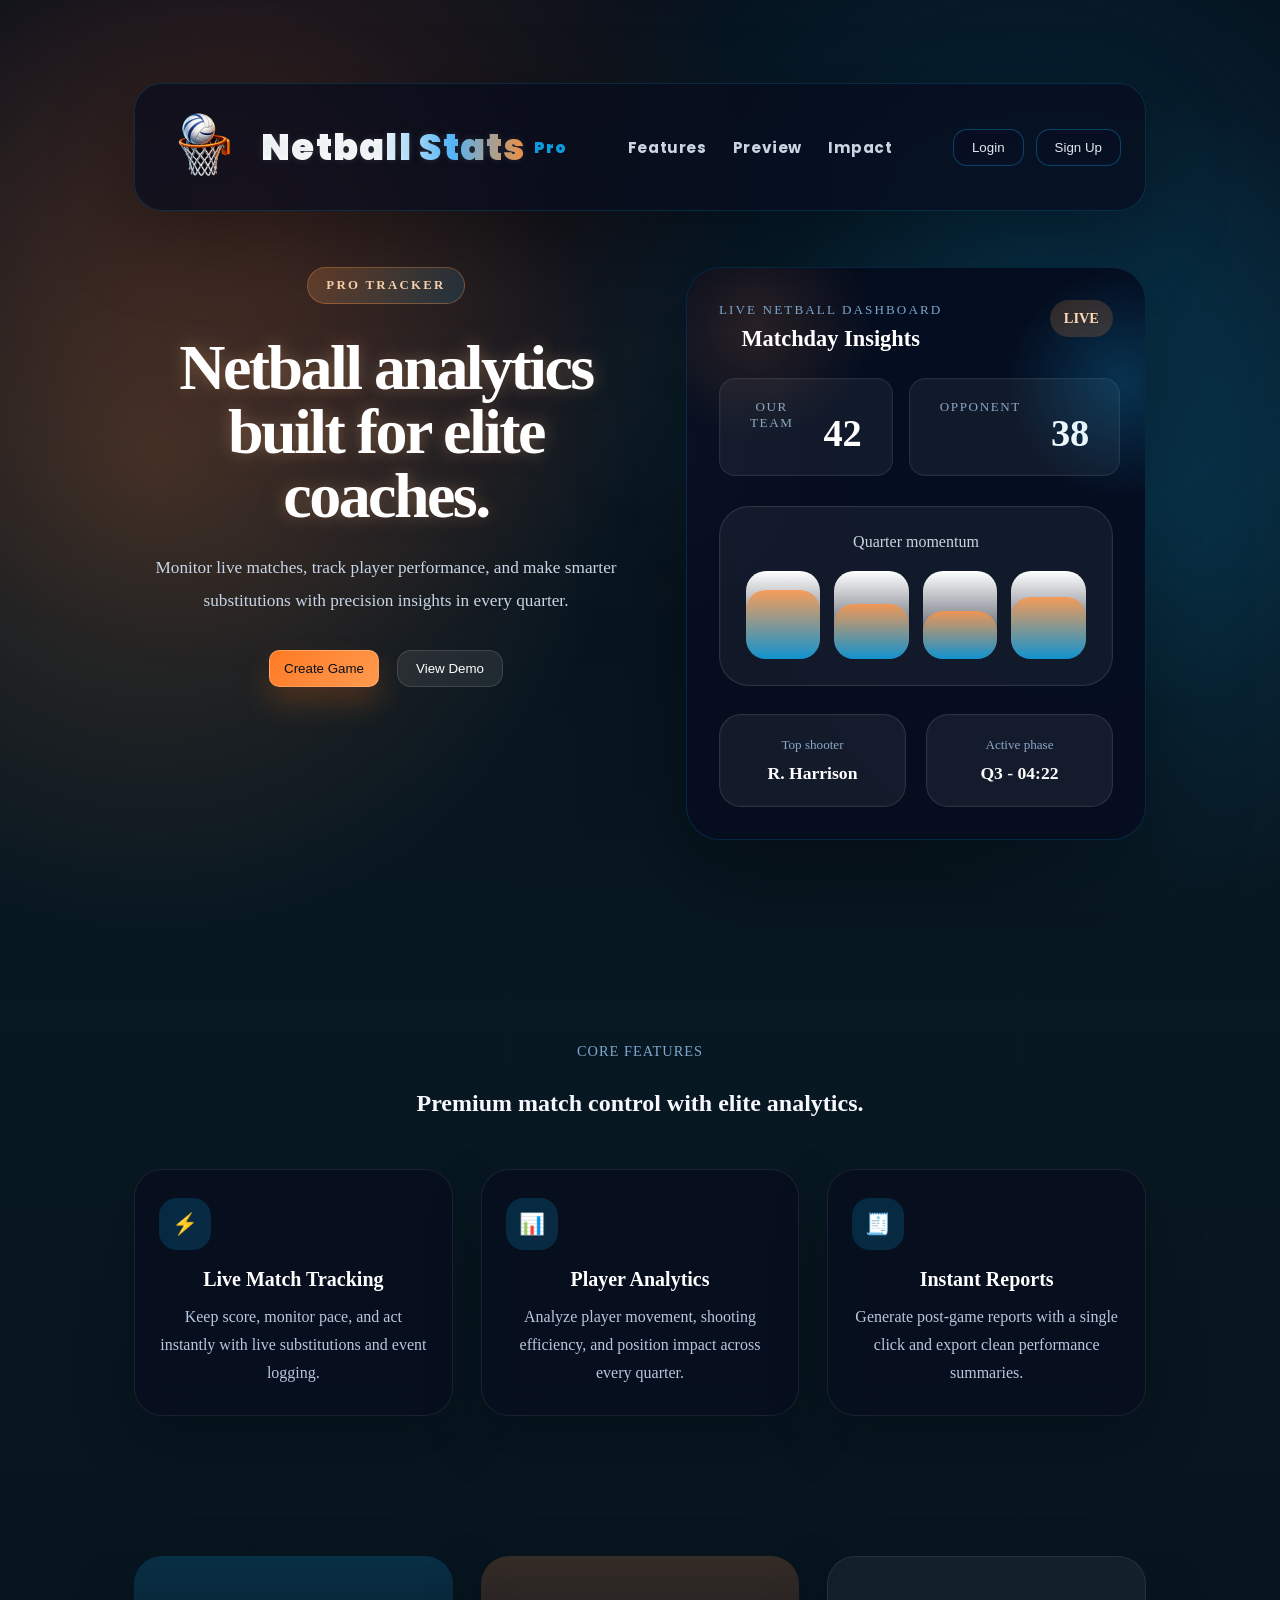
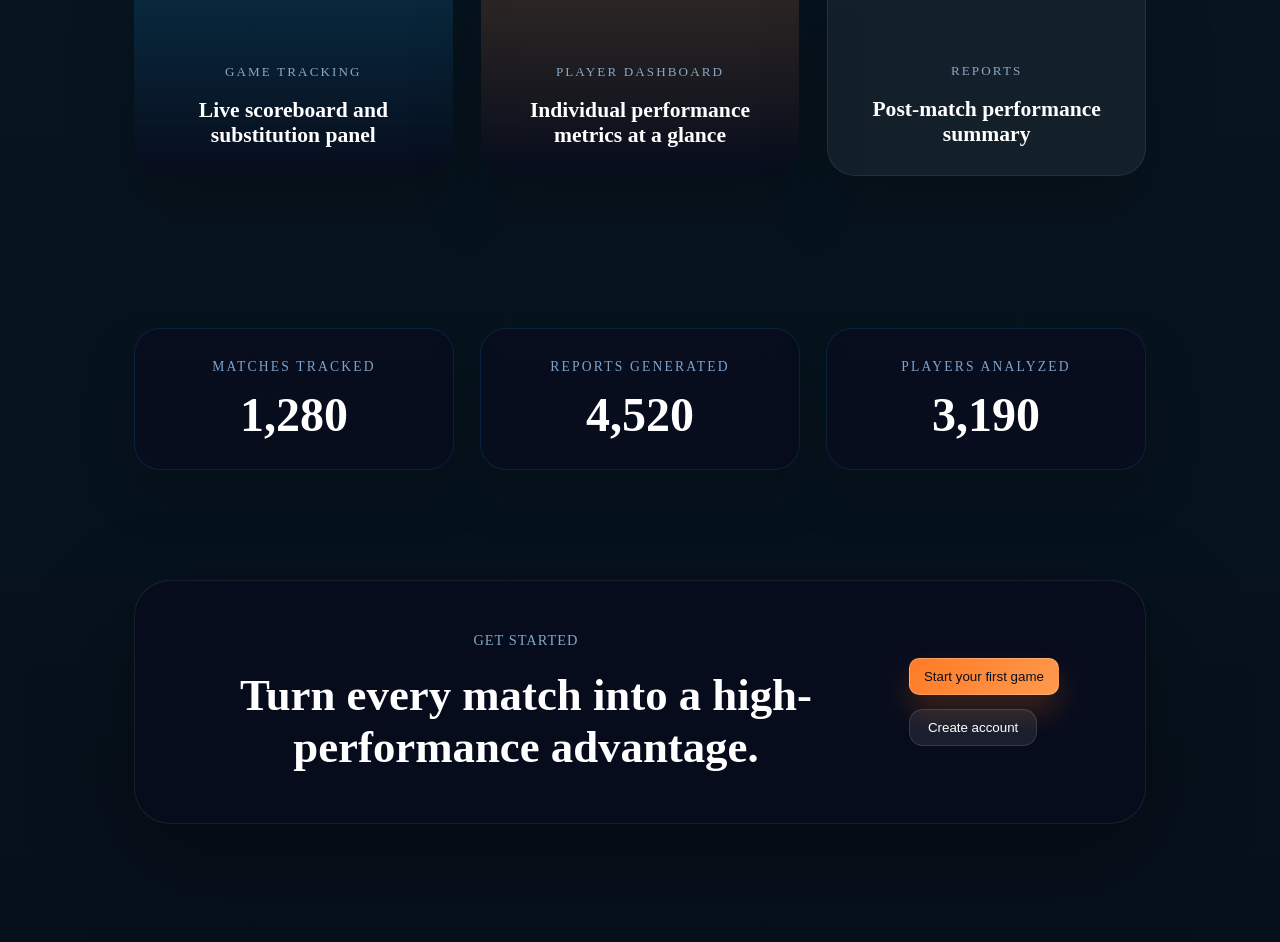
==== index.html @ b1dfaac5 "Add files via upload" ====
<!DOCTYPE html>
<html lang="en">
<head>
<meta charset="UTF-8">
<meta name="apple-mobile-web-app-capable" content="yes">
<meta name="apple-mobile-web-app-status-bar-style" content="black-translucent">
<link rel="manifest" href="manifest.json">
<meta name="theme-color" content="#ff5c2b">
<meta name="viewport" content="width=device-width, initial-scale=1.0, viewport-fit=cover">
<link rel="apple-touch-icon" href="icon-192.png">
<title>Netball Stats</title>
<link rel="stylesheet" href="style.css">
<link href="https://fonts.googleapis.com/css2?family=Poppins:wght@700;800;900&display=swap" rel="stylesheet">
</head>
<body>

<!-- ================= HOME ================= -->
<div id="home" class="home-container">
  <div class="home-wrapper">
    <header class="home-nav">
      <div class="logo">
        <span class="logo-icon"></span>
        <span class="logo-text"><span class="logo-main">Netball Stats</span><span class="pro-badge"> Pro</span></span>
      </div>
      <nav class="nav-links">
        <a href="#features">Features</a>
        <a href="#preview">Preview</a>
        <a href="#stats">Impact</a>
      </nav>
      <div class="auth-actions">
        <button class="nav-btn" onclick="openLogin()">Login</button>
        <button class="nav-btn primary-btn" onclick="openSignup()">Sign Up</button>
      </div>
    </header>

    <section class="hero-section">
      <div class="hero-grid">
        <div class="hero-left">
          <span class="hero-badge">PRO TRACKER</span>
          <h1 class="hero-title">Netball analytics built for elite coaches.</h1>
          <p class="hero-subtitle">Monitor live matches, track player performance, and make smarter substitutions with precision insights in every quarter.</p>
          <div class="hero-actions">
            <button class="primary-btn" onclick="openNewGame()">Create Game</button>
            <button class="secondary-btn" onclick="openLogin()">View Demo</button>
          </div>
        </div>

        <div class="hero-right">
          <div class="dashboard-preview">
            <div class="dashboard-header">
              <div>
                <span class="panel-label">Live netball dashboard</span>
                <h2>Matchday Insights</h2>
              </div>
              <span class="status-pill">LIVE</span>
            </div>

            <div class="score-panel">
              <div class="score-card blue-card">
                <span>OUR TEAM</span>
                <strong>42</strong>
              </div>
              <div class="score-card orange-card">
                <span>OPPONENT</span>
                <strong>38</strong>
              </div>
            </div>

            <div class="chart-panel">
              <div class="chart-title">Quarter momentum</div>
              <div class="chart-bar-row">
                <div class="chart-bar" style="--fill:78%"></div>
                <div class="chart-bar" style="--fill:63%"></div>
                <div class="chart-bar" style="--fill:54%"></div>
                <div class="chart-bar" style="--fill:71%"></div>
              </div>
            </div>

            <div class="widget-row">
              <div class="widget-card">
                <span>Top shooter</span>
                <strong>R. Harrison</strong>
              </div>
              <div class="widget-card">
                <span>Active phase</span>
                <strong>Q3 - 04:22</strong>
              </div>
            </div>
          </div>
        </div>
      </div>
    </section>

    <section id="features" class="feature-section">
      <div class="section-header">
        <div>
          <span class="section-label">Core features</span>
          <h2>Premium match control with elite analytics.</h2>
        </div>
      </div>
      <div class="feature-grid">
        <div class="feature-card glass-card">
          <div class="feature-icon">⚡</div>
          <h3>Live Match Tracking</h3>
          <p>Keep score, monitor pace, and act instantly with live substitutions and event logging.</p>
        </div>
        <div class="feature-card glass-card">
          <div class="feature-icon">📊</div>
          <h3>Player Analytics</h3>
          <p>Analyze player movement, shooting efficiency, and position impact across every quarter.</p>
        </div>
        <div class="feature-card glass-card">
          <div class="feature-icon">🧾</div>
          <h3>Instant Reports</h3>
          <p>Generate post-game reports with a single click and export clean performance summaries.</p>
        </div>
      </div>
    </section>

    <section id="preview" class="preview-section">
      <div class="preview-grid">
        <div class="preview-card blue-panel">
          <span>Game Tracking</span>
          <h3>Live scoreboard and substitution panel</h3>
        </div>
        <div class="preview-card orange-panel">
          <span>Player Dashboard</span>
          <h3>Individual performance metrics at a glance</h3>
        </div>
        <div class="preview-card glass-panel">
          <span>Reports</span>
          <h3>Post-match performance summary</h3>
        </div>
      </div>
    </section>

    <section id="stats" class="stats-section">
      <div class="stats-grid">
        <div class="metric-card">
          <span>Matches Tracked</span>
          <strong>1,280</strong>
        </div>
        <div class="metric-card">
          <span>Reports Generated</span>
          <strong>4,520</strong>
        </div>
        <div class="metric-card">
          <span>Players Analyzed</span>
          <strong>3,190</strong>
        </div>
      </div>
    </section>

    <section class="final-cta">
      <div class="cta-copy">
        <span class="section-label">Get started</span>
        <h2>Turn every match into a high-performance advantage.</h2>
      </div>
      <div class="cta-actions">
        <button class="primary-btn" onclick="openNewGame()">Start your first game</button>
        <button class="secondary-btn" onclick="openSignup()">Create account</button>
      </div>
    </section>
  </div>
</div>

<!-- ================= SETUP ================= -->
<div id="newGameScreen" class="setup-container" style="display:none;">

  <button class="back-btn" onclick="goHome()">← Back to Home</button>

  <h1>GAME SETUP</h1>
  <p class="subtitle">Configure teams and tracking format.</p>

  <div class="setup-grid">

    <div class="card">
      <h3>🏆 TEAMS</h3>

      <label>Your Team</label>
      <input id="teamA" placeholder="Our Team">

      <label>Opponent</label>
      <input id="teamB" placeholder="Opponent">

      <label>Team Color</label>
      <input type="color" id="teamAColor" value="#ff5c2b">

      <label>Opponent Color</label>
      <input type="color" id="teamBColor" value="#0ea5e9">
    </div>

    <div class="card">
      <h3>⏱ FORMAT</h3>

      <label>Match Mode</label>
      <select id="matchMode">
        <option value="Tournament">Tournament</option>
        <option value="Friendly">Friendly</option>
        <option value="Practice">Practice</option>
      </select>

      <label>Game Type</label>
      <select id="gameType" onchange="updateRoster()">
        <option value="7">7-a-side</option>
        <option value="6">6-a-side</option>
      </select>

      <label>Periods</label>
      <select id="quarters">
        <option value="4">Quarters</option>
        <option value="2">Halves</option>
      </select>

      <label>Period Duration</label>
      <select id="gameLength">
        <option value="5">5 Seconds</option>
        <option value="900">15 Minutes</option>
        <option value="600">10 Minutes</option>
        <option value="480" selected>8 Minutes</option>
        <option value="420">7 Minutes</option>
      </select>
    </div>

  </div>

  <div class="roster-header">
  <h3>👥 OUR TEAM ROSTER</h3>

  <select id="quarterSelect" onchange="updateRoster()">
    <option value="1">Q1</option>
    <option value="2">Q2</option>
    <option value="3">Q3</option>
    <option value="4">Q4</option>
  </select>
</div>

<div class="card roster-card">
  <div id="rosterGrid" class="roster-grid"></div>
</div>

  <button class="start-btn" onclick="startGame()">Start Match</button>

</div>

<!-- ================= GAME ================= -->
 <div id="game" style="display:none;">
  
  <button class="back-btn game-back-btn" onclick="goHome()">⬅ Back</button>

  <!-- TOP BAR -->
  <div class="top-bar">

    <!-- LEFT -->
    <div class="score-side">
      <span id="teamAName" class="team-label">OUR TEAM</span>
      <h1 id="teamAScore">0</h1>
      <div class="score-buttons placeholder"></div>
    </div>

    <!-- CENTER -->
    <div class="center-bar">
      <div id="period">Q1</div>
      <div id="timer">10:00</div>

      <div class="controls">
        <button id="playBtn" onclick="toggleTimer()">▶</button>
        <button onclick="nextQuarterConfirm()">➡</button>
        <button onclick="showStatsPage()">⚙</button>
      </div>
    </div>

    <!-- RIGHT -->
    <div class="score-side right">
      <span id="teamBName" class="team-label">OPPONENT</span>
      <h1 id="teamBScore">0</h1>

      <div class="score-buttons">
        <button onclick="addOpponentScore(1)">+</button>
        <button onclick="addOpponentScore(-1)">−</button>
      </div>
    </div>

  </div>

  <!-- ✅ GAME WRAPPER NOW INSIDE -->
  <div class="game-wrapper">
    <div class="game-layout">

      <!-- 🔝 ROW 1 -->
<div class="top-row">

  <div class="left-panel">
    <h4 class="section-title">SELECT PLAYER</h4>
    <div id="players" class="player-grid"></div>
  </div>

 <div class="action-row-grid">

 <div class="action-box shooting-box">

  <div class="shoot-header">
    <h4 class="section-label blue">SHOOTING</h4>
    <h2 id="playerTitle">Select Player</h2>
  </div>

  <div id="shootingActions" class="action-row"></div>

</div>

  <div class="action-box substitution-box">
    <h4 class="section-label orange">SUBSTITUTIONS</h4>
    <div class="substitution-panel">
      <label>Player Out</label>
      <select id="subOutSelect"></select>

      <label>Player In</label>
      <select id="subInSelect"></select>

      <button class="secondary-btn" onclick="substitutePlayer()">Substitute</button>
    </div>
  </div>

    </div>

    <div class="action-box">
      <h4 class="section-label red">BAD</h4>
      <div class="action-grid bad-actions">
        <button onclick="recordAction('bad pass')">Bad Pass</button>
        <button onclick="recordAction('dropped')">Dropped</button>
        <button onclick="recordAction('net abuse')">Net Abuse</button>
        <button onclick="recordAction('contact')">Contact</button>
        <button onclick="recordAction('obstruction')">Obstruction</button>
        <button onclick="recordAction('footwork')">Footwork</button>
        <button onclick="recordAction('linebreak')">Linebreak</button>
        <button onclick="recordAction('attitude')">Attitude</button>
        <button onclick="recordAction('replay')">Replay</button>
        <button onclick="recordAction('offside')">Offside</button>
      </div>
    </div>

  </div>

</div>

</div>

<div class="events-panel">
  <h4 class="section-title">RECENT EVENTS</h4>
  <div id="log" class="event-log"></div>
</div>

      <!-- 🔥 ROW 3 -->
      <div class="undo-container">
        <button id="undoBtn" onclick="undoLastAction()">⟲ Undo</button>
      </div>

    </div>  
  </div>

</div>

<!-- ================= POSITION MODAL ================= -->
<div id="positionModal" class="modal" style="display:none;">
  <div class="modal-content">
    <h2>END Q<span id="quarterDisplay">1</span> — POSITION SWAP</h2>

<div id="positionSwap"></div>

<div class="modal-actions">
  <button onclick="closePositionModal()">Cancel</button>
  <button class="primary" onclick="startNextQuarter()">Start Next</button>
  <button class="danger" onclick="endGame()">End Game</button>
</div>
  </div>
</div>

<!-- ================= STATS SCREEN ================= -->
<div id="statsScreen" style="display:none; padding:20px;">

  <button class="back-btn stats-back-btn" onclick="handleStatsBack()">⬅ Back</button>

  <h1 id="statsTitle">Match Stats</h1>

  <div id="statsContent"></div>

</div>

<script src="script.js"></script>
<script>
if ("serviceWorker" in navigator) {
  navigator.serviceWorker.register("service-worker.js").then(registration => {
    registration.addEventListener("updatefound", () => {
      const newWorker = registration.installing;
      newWorker.addEventListener("statechange", () => {
        if (newWorker.state === "installed" && navigator.serviceWorker.controller) {
          // New version available
          if (confirm("A new version of Netball Stats is available. Reload to update?")) {
            window.location.reload();
          }
        }
      });
    });
  });
}
</script>
</body>
</html>
---- style.css ----
/* ===== GLOBAL ===== */

*{
  box-sizing: border-box;
}

body{
  background:
    radial-gradient(Circle at 12% 18%, rgba(255,148,68,0.20), transparent 20%),
    radial-gradient(circle at 88% 20%, rgba(14,165,233,0.18), transparent 18%),
    linear-gradient(180deg, #06101b 0%, #081822 40%, #06101b 100%);
    color: #f8f9ff;
    min-height: 100vh;
}

/* Glow overlay */
body::before {
  content: "";
  position: fixed;
  inset: 0;
  background:
    radial-gradient(circle at 20% 20%, rgba(255,92,43,0.15), transparent 40%),
    radial-gradient(circle at 80% 30%, rgba(14,165,233,0.15), transparent 40%);
  pointer-events: none;
  z-index: 0;
}

body::after{
  content: "";
  position: fixed;
  inset: 0;
  pointer-events: none;
  background: radial-gradient(circle, rgba(255,255,255,0.04), transparent 22%);
  opacity: 0.3;
  mix-blend-mode: screen;
}

/* Ensure UI above background */
#home,
#game,
#newGameScreen,


.home-wrapper,
.setup-container,
#statsContent {
  width: 100%;
  max-width: 1100px;
  margin: 0 auto;
}


/* ===== BUTTONS ===== */

button {
  padding: 10px 14px;
  border-radius: 10px;
  border: none;
  cursor: pointer;
  transition: all 0.15s ease;
  -webkit-tap-highlight-color: transparent; 
}

button:hover {
  transform: scale(1.05);
  opacity: 0.9;
}

button:active {
  transform: scale(0.95);
  opacity: 0.85;
}

/* ===== HOME ===== */

.home-container {
  padding: 60px 20px;
  text-align: center;
}

/* BADGE */
.badge {
  display: inline-block;
  padding: 10px 22px;
  border-radius: 20px;
  font-size: 0.95rem;
  color: #ff5c2b;
  border: 1px solid rgba(255,92,43,0.6);
  margin-bottom: 25px;
  box-shadow: 0 0 15px rgba(255,92,43,0.4);
}

/* HERO */
.hero {
  text-align: center;
  margin-bottom: clamp(20px, 4vw, 40px);
}

.hero h1 {
  font-size: clamp(1.8rem, 5vw, 3rem);
}

.hero h1 span {
  color: #ff5c2b;
  text-shadow: 0 0 20px rgba(255,92,43,0.6);
}

.hero p {
  color: #94a3b8;
  font-size: 16px;
  max-width: 600px;
  margin: 15px auto 35px;
}

.hero-actions {
  display: inline-flex;
  flex-wrap: wrap;
  justify-content: center;
  gap: 12px;
  margin-bottom: 12px;
}

.install-note {
  color: #cbd5e1;
  font-size: 0.95rem;
  max-width: 640px;
  margin: 0 auto 20px;
  line-height: 1.6;
}

.install-banner {
  background: linear-gradient(135deg, #ff5c2b, #ff784f);
  color: white;
  padding: 15px;
  border-radius: 12px;
  margin: 20px auto;
  max-width: 600px;
  text-align: center;
  box-shadow: 0 4px 15px rgba(255,92,43,0.3);
}

.install-banner p {
  margin: 0 0 10px;
  font-weight: bold;
}

.install-banner button {
  background: rgba(255,255,255,0.2);
  border: 1px solid rgba(255,255,255,0.3);
  color: white;
  padding: 8px 16px;
  margin: 0 5px;
  border-radius: 8px;
  cursor: pointer;
}

.install-banner button:hover {
  background: rgba(255,255,255,0.3);
}

/* CTA BUTTON */
.primary-btn {
  background: linear-gradient(135deg, #ff7a24, #ff9a4f);
  border: 1px solid rgba(255,255,255,0.22);
  box-shadow: 0 16px 30px rgba(255,112,15,0.22);
  color: #08101e;
}

.auth-actions .primary-btn {
  box-shadow: none;
}

.primary-btn:hover {
  transform: translateY(-2px);
  box-shadow: 0 20px 34px rgba(255,148,68,0.25);
}

.install-btn {
  margin-top: 18px;
  padding: 12px 24px;
  background: rgba(255,255,255,0.12);
  border: 1px solid rgba(255,255,255,0.18);
  color: white;
  border-radius: 12px;
  font-weight: 600;
}

.install-btn:hover {
  background: rgba(255,92,43,0.18);
  transform: scale(1.03);
}

/* ---- HOME PAGE ---- */
.home-container {
  min-height: 100vh;
  padding: 45px 24px 80px;
}

.home-wrapper {
  width: 100%;
  max-width: 1440px;
  margin: 0 auto;
}

.home-nav {
  position: sticky;
  top: 16px;
  z-index: 20;
  display: flex;
  justify-content: space-between;
  align-items: center;
  gap: 18px;
  padding: 18px 24px;
  background: rgba(7, 12, 28, 0.72);
  border: 1px solid rgba(14,165,233,0.18);
  border-radius: 28px;
  box-shadow: 0 28px 80px rgba(0, 0, 0, 0.35);
  backdrop-filter: blur(18px);
}

.logo {
  display: flex;
  align-items: center;
  gap: 12px;

  font-size: 2.3rem;
  font-weight: 900;
  letter-spacing: 0.08rem;

  font-family: 'Poppins', sans-serif;
  color: #ffffff;
  -webkit-font-smoothing: antialiased;
  text-rendering: optimizeLegibility;

  transition: all 0.3s ease;
}


.logo-icon {
  width: 90px;
  height: 90px;
  background: url('Logo.jpg.png') center center / cover no-repeat;
  border-radius: 6px;
  display: flex;
  align-items: center;
  justify-content: center;
  position: relative;
}

.logo-text{
  display: flex;
  gap: 8px;
  align-items: center;
}

.logo-main {
  display: inline-block;
  background: linear-gradient(
    90deg,
    #ffffff 0%,
    #ffffff 45%,
    #4db8ff 72%,
    #ff8c32 100%
  );
  -webkit-background-clip: text;
  background-clip: text;
  -webkit-text-fill-color: transparent;
  text-shadow: 0 0 8px rgba(77, 184, 255, 0.12), 0 0 12px rgba(255, 140, 50, 0.08);
  animation: logoFade 8s ease-in-out infinite;
}

.pro-badge {
  color: #0ea5e9;
  font-size: 0.95rem;
  opacity: 0.95;
}

@keyframes logoFade {
  0%, 80% {
    opacity: 1;
  }
  50% {
    opacity: 0.75;
  }
}

.nav-links{
  display: flex;
  gap: 26px;
  align-items: center;

  font-family: 'Poppins', sans-serif;
  font-weight: 700;
  letter-spacing: 0.04em;

  color: #cbd5e1;
  font-size: 0.95rem;
}

.nav-links a {
  color: inherit;
  text-decoration: none;
  transition: color 0.2s ease;
}

.nav-links a:hover {
  color: #ffffff;
}

.auth-actions {
  display: flex;
  gap: 12px;
  align-items: center;
}

.nav-btn {
  background: rgba(8, 16, 34, 0.8);
  color: #e2e8f0;
  border: 1px solid rgba(14,165,233,0.35);
  padding: 10px 18px;
  border-radius: 14px;
  transition: transform 0.2s ease, box-shadow 0.2s ease;
}

.nav-btn:hover {
  transform: translateY(-3px) scale(1.03);

  box-shadow:
    0 0 18px rgba(14,165,233,0.25),
    0 10px 24px rgba(14,165,233,0.18);

  border-color: rgba(14,165,233,0.6);

  background: rgba(14,165,233,0.08);
}

.secondary-btn {
  background: rgba(255,255,255,0.08);
  color: #ffffff;
  border: 1px solid rgba(255,255,255,0.12);
  padding: 10px 18px;
  border-radius: 14px;
  transition: transform 0.2s ease, box-shadow 0.2s ease, background 0.2s ease;
}

.secondary-btn:hover {
  transform: translateY(-2px);
  box-shadow: 0 14px 30px rgba(255,255,255,0.12);
  background: rgba(255,255,255,0.12);
}

.hero-section {
  position: relative;
  margin-top: 56px;
  padding-bottom: 72px;
}

.hero-grid {
  display: grid;
  grid-template-columns: minmax(360px, 1.2fr) minmax(460px, 1fr);
  gap: 48px;
  align-items: start;
}

.hero-left {
  max-width: 700px;
}

.hero-badge {
  display: inline-flex;
  align-items: center;
  justify-content: center;
  padding: 10px 18px;
  border-radius: 999px;
  letter-spacing: 0.18em;
  text-transform: uppercase;
  font-weight: 700;
  font-size: 0.8rem;
  background: linear-gradient(135deg, rgba(255,148,68,0.24), rgba(14,165,233,0.16));
  border: 1px solid rgba(255,148,68,0.35);
  color: #ffd8b0;
}

.hero-title {
  margin: 32px 0 24px;
  font-size: clamp(3.2rem, 5vw, 4.6rem);
  line-height: 1.0;
  letter-spacing: -0.04em;
  color: #ffffff;
  text-transform: none;
  text-shadow:
    0 0 16px rgba(255,148,68,0.32),
    0 0 32px rgba(14,165,233,0.18);
}

.hero-subtitle {
  color: #c8d5e6;
  font-size: 1.08rem;
  line-height: 1.9;
  max-width: 65rem;
}

.hero-actions {
  display: flex;
  flex-wrap: wrap;
  gap: 18px;
  margin-top: 32px;
}


.hero-right {
  position: relative;
}

.dashboard-preview {
  position: relative;
  overflow: hidden;
  padding: 32px;
  border-radius: 34px;
  background: rgba(6, 13, 31, 0.95);
  border: 1px solid rgba(14,165,233,0.18);
  box-shadow: 0 32px 100px rgba(0, 0, 0, 0.38);
  backdrop-filter: blur(22px);
}

.dashboard-preview::before {
  content: "";
  position: absolute;
  inset: 0;
  background:
    radial-gradient(circle at 95% 20%, rgba(14,165,233,0.24), transparent 18%),
    radial-gradient(circle at 15% 10%, rgba(255,148,68,0.14), transparent 18%);
  pointer-events: none;
}

.dashboard-header {
  position: relative;
  display: flex;
  justify-content: space-between;
  align-items: flex-start;
  gap: 16px;
  margin-bottom: 26px;
  z-index: 1;
}

.panel-label {
  display: inline-block;
  font-size: 0.82rem;
  letter-spacing: 0.16em;
  color: #7da7ce;
  text-transform: uppercase;
}

.dashboard-header h2 {
  margin: 8px 0 0;
  font-size: 1.4rem;
  color: #ffffff;
}

.status-pill {
  padding: 10px 14px;
  border-radius: 999px;
  background: rgba(255, 148, 68, 0.18);
  color: #ffd9b4;
  font-weight: 700;
  font-size: 0.9rem;
}

.score-panel {
  display: grid;
  grid-template-columns: 1fr 1fr;
  gap: 16px;
  z-index: 1;
}

.score-card {
  padding: 18px 20px;
  border-radius: 22px;
  background: rgba(255,255,255,0.05);
  border: 1px solid rgba(255,255,255,0.08);
  box-shadow: inset 0 0 0 1px rgba(255,255,255,0.02);
}

.score-card span {
  display: block;
  color: #8aa7c4;
  font-size: 0.82rem;
  letter-spacing: 0.12em;
  text-transform: uppercase;
}

.score-card strong {
  display: block;
  margin-top: 12px;
  font-size: 2.4rem;
  color: #ffffff;
}

.blue-card {
  background: rgba(14,165,233,0.12);
}

.orange-card {
  background: rgba(255,148,68,0.16);
}

.chart-panel {
  margin-top: 30px;
  padding: 26px;
  border-radius: 30px;
  background: rgba(255,255,255,0.05);
  border: 1px solid rgba(255,255,255,0.1);
  box-shadow: inset 0 0 0 1px rgba(255,255,255,0.02);
}

.chart-title {
  color: #cbd5e1;
  font-size: 1rem;
  margin-bottom: 20px;
}

.chart-bar-row {
  display: grid;
  grid-template-columns: repeat(4, minmax(0, 1fr));
  gap: 14px;
}

.chart-bar {
  height: 88px;
  border-radius: 20px;
  background: linear-gradient(180deg, #ffffff 0%, rgba(255,255,255,0.08) 100%);
  position: relative;
  overflow: hidden;
}

.chart-bar::before {
  content: "";
  position: absolute;
  left: 0;
  bottom: 0;
  width: 100%;
  height: var(--fill, 50%);
  background: linear-gradient(180deg, rgba(255,148,68,0.84), rgba(14,165,233,0.85));
  border-radius: 20px 20px 0 0;
}

.widget-row {
  display: grid;
  grid-template-columns: repeat(2, minmax(0, 1fr));
  gap: 20px;
  margin-top: 28px;
  z-index: 1;
}

.widget-card {
  padding: 22px 24px;
  border-radius: 22px;
  background: rgba(255,255,255,0.06);
  border: 1px solid rgba(255,255,255,0.1);
  box-shadow: inset 0 0 0 1px rgba(255,255,255,0.02);
}

.widget-card span {
  display: block;
  color: #8da7c8;
  font-size: 0.82rem;
}

.widget-card strong {
  display: block;
  margin-top: 10px;
  font-size: 1.1rem;
  color: #ffffff;
}


.feature-section {
  margin-top: 80px;
  padding: 50px 0 10px;
}

#features,
#stats {
  scroll-margin-top: 130px;
}

.section-header {
  display: flex;
  flex-direction: column;
  justify-content: center;
  align-items: center;
  text-align: center;
  gap: 12px;
  margin-bottom: 32px;
}

.section-label {
  display: inline-block;
  text-transform: uppercase;
  letter-spacing: 0.18em;
  font-size: 0.85rem;
  color: #7da7ce;
}

#features:target .section-header,
#stats:target .section-header {
  box-shadow: 0 0 0 1px rgba(14,165,233,0.35);
  background: rgba(14,165,233,0.08);
  border-radius: 28px;
  padding: 22px;
}

.feature-grid {
  display: grid;
  grid-template-columns: repeat(3, minmax(260px, 1fr));
  gap: 28px;
}

.glass-card {
  position: relative;
  padding: 28px 24px;
  border-radius: 28px;
  background: rgba(8, 15, 31, 0.85);
  border: 1px solid rgba(255,255,255,0.08);
  box-shadow: 0 24px 60px rgba(0,0,0,0.22);
  backdrop-filter: blur(20px);
}

.feature-icon {
  width: 52px;
  height: 52px;
  display: grid;
  place-items: center;
  border-radius: 18px;
  background: rgba(14,165,233,0.18);
  color: #ffffff;
  font-size: 1.3rem;
  margin-bottom: 18px;
}

.feature-card h3 {
  margin: 0 0 12px;
  color: #ffffff;
  font-size: 1.25rem;
}

.feature-card p {
  margin: 0;
  color: #b8c7de;
  line-height: 1.75;
}

.preview-section {
  margin-top: 80px;
  padding: 50px 0 20px;
}

.preview-grid {
  display: grid;
  grid-template-columns: repeat(3, minmax(260px, 1fr));
  gap: 28px;
}

.preview-card {
  border-radius: 28px;
  padding: 28px 24px;
  min-height: 220px;
  display: flex;
  flex-direction: column;
  justify-content: flex-end;
  gap: 18px;
  color: #ffffff;
  box-shadow: 0 28px 68px rgba(0,0,0,0.22);
}

.preview-card span {
  color: #8aa7c4;
  font-size: 0.82rem;
  letter-spacing: 0.16em;
  text-transform: uppercase;
}

.preview-card h3 {
  margin: 0;
  font-size: 1.35rem;
}

.blue-panel {
  background: linear-gradient(180deg, rgba(14,165,233,0.18), rgba(7,12,28,0.9));
}

.orange-panel {
  background: linear-gradient(180deg, rgba(255,148,68,0.18), rgba(7,12,28,0.9));
}

.glass-panel {
  background: rgba(255,255,255,0.05);
  border: 1px solid rgba(255,255,255,0.08);
}

.stats-section {
  margin-top: 80px;
  padding: 52px 0 20px;
}

.stats-grid {
  display: grid;
  grid-template-columns: repeat(3, minmax(240px, 1fr));
  gap: 26px;
}

.metric-card {
  padding: 30px 24px;
  border-radius: 26px;
  background: rgba(8, 14, 31, 0.9);
  border: 1px solid rgba(14,165,233,0.14);
  box-shadow: 0 24px 56px rgba(0,0,0,0.2);
}

.metric-card span {
  display: block;
  color: #7ea3cb;
  font-size: 0.85rem;
  letter-spacing: 0.16em;
  text-transform: uppercase;
  margin-bottom: 16px;
}

.metric-card strong {
  display: block;
  font-size: 3rem;
  line-height: 1;
  color: #ffffff;
}

.final-cta {
  margin-top: 90px;
  padding: 50px 36px;
  border-radius: 36px;
  background: rgba(8, 12, 30, 0.92);
  border: 1px solid rgba(255,255,255,0.08);
  display: flex;
  align-items: center;
  justify-content: space-between;
  gap: 28px;
  box-shadow: 0 34px 100px rgba(0,0,0,0.34);
}

.cta-copy h2 {
  margin: 10px 0 0;
  font-size: clamp(2.1rem, 3.5vw, 3.4rem);
  color: #fff;
}

.cta-actions {
  display: flex;
  flex-wrap: wrap;
  gap: 14px;
}

@media (max-width: 1040px) {
  .hero-grid,
  .preview-grid,
  .stats-grid,
  .feature-grid {
    grid-template-columns: 1fr;
  }

  .hero-right {
    order: -1;
  }

  .floating-stats {
    position: static;
    grid-template-columns: repeat(2, minmax(150px, 1fr));
    margin: 20px 0 0;
  }

  .final-cta {
    flex-direction: column;
    align-items: stretch;
  }
}

@media (max-width: 700px) {
  .home-nav {
    flex-direction: column;
    padding: 18px 18px;
  }

  .nav-links {
    flex-wrap: wrap;
    justify-content: center;
    gap: 14px;
  }

  .auth-actions {
    width: 100%;
    justify-content: center;
  }

  .hero-title {
    font-size: clamp(2.8rem, 8vw, 3.6rem);
  }

  .hero-flags,
  .widget-row,
  .score-panel {
    grid-template-columns: 1fr;
  }
}

/* ===== RECENT ===== */

.recent-section {
  margin-top: 20px;
  text-align: center;
}

.recent-section h2 {
  font-size: 1.6rem;
  font-weight: bold;
  color: #e2e8f0;
  margin-bottom: 35px;
}

/* ===== CARDS ===== */

.card,
.right-panel{
  box-shadow:
    0 25px 50px rgba(0,0,0,0.6),
    0 0 40px rgba(255,92,43,0.15),
    inset 0 1px 0 rgba(255,255,255,0.05);
}

/* GAME CARDS */
.games-grid {
  display: grid;
  grid-template-columns: repeat(auto-fit, minmax(280px, 1fr));
  gap: 30px;
  max-width: 1400px;
  margin: 0 auto;
}

.game-card {
  position: relative;

  background:
    linear-gradient(135deg, rgba(255,255,255,0.05), transparent 40%),
    rgba(15, 23, 42, 0.55);

  backdrop-filter: blur(14px);

  padding: 35px;
  border-radius: 22px;

  border: 1px solid rgba(255,255,255,0.08);

  transition: 0.3s;
  text-align: left;
}

.game-card::before {
  content: "";
  position: absolute;
  inset: 0;
  border-radius: 20px;
  padding: 1px;
  pointer-events: none;

  background: linear-gradient(
    120deg,
    transparent,
    rgba(255,255,255,0.2),
    transparent
  );

 /* Standard version (for compatibility) */
mask:
  linear-gradient(#000 0 0) content-box,
  linear-gradient(#000 0 0);

mask-composite: exclude;

/* WebKit version (for Chrome/Safari) */
-webkit-mask:
  linear-gradient(#000 0 0) content-box,
  linear-gradient(#000 0 0);

-webkit-mask-composite: xor;

 
}

/* CARD TEXT */
.game-card p {
  color: #94a3b8;
}

.score {
  font-size: 28px;
  font-weight: bold;
  margin: 10px 0;
}

/* STATUS */
.status {
  display: inline-block;
  padding: 8px 16px;          /* 🔥 bigger badge */
  border-radius: 12px;
  font-size: 0.9rem;          /* 🔥 bigger text */
  font-weight: bold;
  letter-spacing: 0.5px;
  flex-shrink: 0;
}

.status.active {
  background: rgba(34,197,94,0.2);
  color: #22c55e;
  font-weight: bold;
}

.status.draft {
  background: rgba(148,163,184,0.2);
  color: #94a3b8
}

.status.completed {
  background: rgba(59,130,246,0.2);
  color: #3b82f6;
  font-weight: bold;
}

/* CARD BUTTONS */
.game-card button {
  background: #1e293b;
  color: #e2e8f0;
  padding: 6px 12px;
  border-radius: 8px;
  font-size: 12px;
}

.game-card button:hover {
  background: #334155;
}

/* ===== SETUP ===== */

.setup-container {
  width: 100%;
  max-width: 1100px;     /* 🔥 bigger layout */
  margin: 0 auto;
  padding: 30px 20px;    /* 🔥 more spacing */
}

.setup-grid {
  display: grid;
  grid-template-columns: 1fr 1fr; /* 🔥 FORCE 2 columns */
  gap: 20px;
}

.card input,
.card select {
  width: 100%;
  padding: 12px;
  margin: 10px 0;
  border-radius: 10px;
  border: none;
  background: #020617;
  color: white;
}

/* ===== GAME ===== */

.game-layout {
  display: grid;
  gap: 14px;
}

.left-panel,
.events-panel {
  display: flex;
  flex-direction: column;
background: rgba(15,23,42,0.88);
  height: auto;        /* 🔥 allow it to grow */
  min-height: 300px;   /* 🔥 keeps structure nice */
border-radius: 18px;
  overflow: visible;   /* 🔥 DO NOT CUT CONTENT */
  padding: 16px;
  border: 1px solid rgba(255,255,255,0.06);
}

.section-title {
  font-size: 1.1rem;        /* 🔥 bigger */
  font-weight: 600;
  letter-spacing: 1px;
  color: #cbd5f5;
  margin-bottom: 10px;
}

/* PLAYER GRID */
.player-card {
  background: rgba(15, 23, 42, 0.9);
  border-radius: 12px;
  padding: 12px;
  min-height: 90px;
  min-width: 90px;
  cursor: pointer;
  transition: all 0.2s ease;
  border: 1px solid rgba(255,255,255,0.06);
  text-align: center;
    justify-content:center;   /* vertical center */
  align-items:center;       /* horizontal center */
 
}


.player-card:hover {
  transform: translateY(-6px) scale(1.03);

  border: 1px solid rgba(255,92,43,0.6);

  box-shadow:
    0 10px 30px rgba(0,0,0,0.4),
    0 0 20px rgba(255,92,43,0.25);
}

.player-card.active {
  border: 2px solid #ff5c2b;

  box-shadow:
    0 0 25px rgba(255,92,43,0.8),
    0 0 60px rgba(255,92,43,0.3);

  transform: scale(1.05);
}

/* Position */
.player-pos {
  font-size: 0.9rem;
  color: #94a3b8;
}

/* Name */
.player-name {
  font-size: 0.8rem;
  font-weight: bold;
  margin-top: 5px;
}

/* RIGHT PANEL */
.right-panel {
  display: block;
  padding: clamp(15px, 2vw, 25px);
  border-radius: 20px;

  background: linear-gradient(
    135deg,
    rgba(15,23,42,0.95),
    rgba(15,23,42,0.75)
  );

  backdrop-filter: blur(14px);

  border: 1px solid rgba(255,255,255,0.05);

  box-shadow:
    0 20px 40px rgba(0,0,0,0.5),
    inset 0 1px 0 rgba(255,255,255,0.05);
}

.panel-header {
  margin-bottom: 25px;
}

#playerTitle {
  font-size: 1.4rem;
  font-weight: bold;
}

.panel-header button {
  background: #1e293b;
  color: white;
}

/* ACTION BUTTONS */
.action-section {
  margin-bottom: 30px;
}

.action-grid {
  display: grid;
  grid-template-columns: repeat(2,1fr);
  gap: 10px;
}

.action-row {
  display: grid;
  grid-template-columns: 1fr 1fr;
  gap: 10px;
}

.action-row button {
  padding: clamp(10px, 2vw, 16px);
  border-radius: 12px;
  font-size: clamp(12px, 1.5vw, 14px);
  font-weight: bold;
}

/* COLORS */
.btn-goal1,
.btn-goal2 {
  background: linear-gradient(135deg, #22c55e, #16a34a);
  color: white;
  font-weight: bold;
}
.btn-miss { background: #cf3737; }

/* ===== TOP BAR ===== */

.top-bar {
  display: grid;
  grid-template-columns: 1fr auto 1fr;
  align-items: center;
  gap: 12px;

  padding: 8px 14px;
  border-radius: 14px;

  min-height: auto;

  background: linear-gradient(
    135deg,
    rgba(2,6,23,0.8),
    rgba(2,6,23,0.8)
  );

  border-bottom: 1px solid rgba(255,255,255,0.08);
}

.score-side h1 {
  font-size: 1.8rem;
  margin: 0;
  line-height: 1;
}

.score-side.right {
  align-items: flex-end;
}

.score-side {
  display: flex;
  flex-direction: column;
  justify-content: center;
  gap: 2px;
}

.score-buttons.placeholder {
  visibility: hidden;   /* 🔥 keeps space but hides it */
}

.score-buttons {
  display: flex;
  gap: 6px;
  margin-top: 6px;
}

.team-label {
  font-size: 0.75rem;
  color: #94a3b8;
}

.center-bar {
  text-align: center;
  min-width: 130px;
}

#period {
  font-size: 0.8rem;
  color: #94a3b8;
  margin-bottom: 2px;
}

#timer {
  font-size: 1.6rem;
  font-weight: bold;
  margin: 0;
}

/* ===== STATS ===== */
.stats-table {
  width: 100%;
  display: block;
  overflow-x: auto;
  white-space: nowrap;
  margin-top: 20px;
  font-size: 1rem;
}

.stats-table table {
  width: 100%;
  border-collapse: collapse;
}

.stats-table th,
.stats-table td {
  padding: 10px 12px;
  border-bottom: 1px solid rgba(255,255,255,0.08);
  text-align: left;
}

.stats-table th {
  font-size: 0.9rem;
  text-transform: uppercase;
  color: #94a3b8;
}

.stats-table tr:hover {
  background: rgba(255,255,255,0.04);
}

/* MVP */
.mvp-main{
  width:240px;
  flex:0 0 240px;

  display:flex;
  flex-direction:column;
  justify-content:center;
  align-items:center;

  padding:28px 22px;

  border-radius:22px;

  border:1px solid rgba(255,215,0,0.55);

  background: linear-gradient(
    135deg,
    rgba(255,215,0,0.14),
    rgba(255,215,0,0.03)
  );

  box-shadow:
    0 0 18px rgba(255,215,0,0.35),
    0 15px 35px rgba(0,0,0,0.35);

  transition:all 0.2s ease;
}

.mvp-main h2 {
  font-size: 3rem;
  margin: 10px 0;
}

.mvp-main h3{
  font-size:1.4rem;
  margin:8px 0 4px;
}

.mvp-main p{
  font-size:1.1rem;
  color:#ffd700;
  font-weight:700;
}

/* ===== CARD LAYOUT ===== */

.card-top {
  display: flex;
  justify-content: space-between;
  align-items: flex-start; /* 🔥 aligns better with wrapped text */
  gap: 15px;
}

.card-info h3 {
  font-size: 1rem;
  margin: 5px 0;
  font-weight: 600;

  white-space: normal;       /* 🔥 allow wrapping */
  word-break: break-word;    /* 🔥 break long names */
  line-height: 1.3;

  max-width: 180px;          /* 🔥 keeps layout balanced */
}
.card-date {
  color: #94a3b8;
  font-size: 0.9rem;
}

/* SCORE SIDE */
.card-score {
  text-align: right;
  flex-shrink:0;
}

.card-score span {
  color: #94a3b8;
  font-size: 0.8rem;
}

.card-score h2 {
  white-space: nowrap;
}

/* BOTTOM ROW */
.card-bottom {
  display: flex;
  justify-content: space-between;
  align-items: center;
  gap: 12px;
  margin-top: 20px;
  flex-wrap: wrap; /* 🔥 allows breathing space */
}

/* ACTION BUTTONS */
.card-actions {
  display: flex;
  gap: 8px;
  flex-shrink: wrap;
}

.card-actions button {
  background: #1e293b;
  padding: 8px 14px;
  font-size: 0.9rem;
  border-radius: 10px;
  font-weight: 600;
}

.card-actions button:hover {
  background: #334155;
}

.game-card:hover {
  transform: translateY(-6px) scale(1.02);
  box-shadow: 0 10px 30px rgba(0,0,0,0.4);
}

/* ROSTER GRID */
.roster-grid {
  display: grid;
  grid-template-columns: repeat(auto-fit, minmax(260px, 260px));
  justify-content: center;
  gap: 20px;
}

/* EACH ROW */
.roster-row {
  display: flex;
  align-items: center;
  gap: 10px;
}

/* POSITION BADGE */
.pos-badge {
  background: rgba(255,92,43,0.15);
  color: #ff5c2b;
  border: 1px solid rgba(255,92,43,0.5);
  padding: 10px 12px;
  border-radius: 10px;
  font-weight: bold;
  min-width: 45px;
  text-align: center;
}

/* INPUT */
.roster-row input {
  flex: 1;
  padding: 12px;
  border-radius: 10px;
  border: none;
  background: #020617;
  color: white;
}

#shootingActions button {
  min-height: 45px;
}

/* ===== SETUP UPGRADE (PRO LEVEL) ===== */

/* Cards (only inside setup) */
#newGameScreen .card {
  background: linear-gradient(
    145deg,
    rgba(15, 23, 42, 0.95),
    rgba(15, 23, 42, 0.7)
  );

  padding: 35px;
  border-radius: 20px;

  border: 1px solid rgba(255,255,255,0.05);

  box-shadow:
    0 10px 30px rgba(0,0,0,0.4),
    inset 0 1px 0 rgba(255,255,255,0.05);
}

/* Inputs */
#newGameScreen .card input,
#newGameScreen .card select {
  height: 50px;             
  font-size: clamp(0.9rem, 2vw, 1.1rem);
  padding: 12px 14px;
}

#newGameScreen h1 {
  font-size: clamp(1.8rem, 4vw, 2.8rem);
}

.subtitle {
  font-size: 1.5rem;
}

#newGameScreen .card input:focus,
#newGameScreen .card select:focus {
  border: 1px solid #ff5c2b;
  box-shadow: 0 0 10px rgba(255,92,43,0.4);
  outline: none;
}

/* Section headers */
#newGameScreen .card h3 {
  display: flex;
  align-items: center;
  gap: 8px;

  font-size: clamp(1.1rem, 2.5vw, 1.6rem);
  margin-bottom: 15px;
  color: #e2e8f0;
}

#newGameScreen .roster-card h3 {
  font-size: 1.3rem;
  margin-bottom: 20px;
}

/* Roster spacing */
#newGameScreen .roster-grid {
  gap: 18px 20px;
}

#newGameScreen .roster-row {
  gap: 14px;
}

/* Position badge upgrade */
#newGameScreen .pos-badge {
  background: linear-gradient(
    135deg,
    rgba(255,92,43,0.2),
    rgba(255,92,43,0.05)
  );

  border: 1px solid rgba(255,92,43,0.6);
  min-width: 60px;
  box-shadow: 0 0 10px rgba(255,92,43,0.3);
  padding: 14px 16px;
  font-size: 1rem;
}

/* Start button (BIG improvement) */
#newGameScreen .start-btn {
  width: 100%;
  margin-top: 25px;

  padding: 20px;
  font-size: 1.2rem;
  font-weight: bold;

  border-radius: 16px;

  background: linear-gradient(135deg, #ff5c2b, #ff784f);

  box-shadow: 0 12px 30px rgba(255,92,43,0.5);
}

#newGameScreen .start-btn:hover {
  transform: scale(1.03);
  box-shadow: 0 18px 45px rgba(255,92,43,0.7);
}

/* Back button */
#newGameScreen .back-btn {
  padding: 12px 22px;
  font-size: 1rem;
  border-radius: 12px;

  background: rgba(255,255,255,0.12);
  color: white;
  font-weight: 600;

  margin-bottom: 20px;
}

#newGameScreen .back-btn:hover {
  background: #ff5c2b;
}

/* ===== FIX INPUT SIZE (SETUP ONLY) ===== */

/* Reduce spacing between label + input */
#newGameScreen .card label {
  font-size: 1.2rem;
  font-weight: 600;
  margin-bottom: 4px;
  display: block;
  color: #94a3b8;
}

/* Reduce vertical spacing overall */
#newGameScreen .card {
  padding: clamp(12px, 2vw, 18px);
}

#newGameScreen .card input + label,
#newGameScreen .card select + label {
  margin-top: 8px;
}

/* Make inputs not feel full-width bulky */
#newGameScreen .card input {
  max-width: 95%;
}

/* ===== FIX MODAL POSITION ===== */
.modal {
  position: fixed;
  top: 0;
  left: 0;
  width: 100%;
  height: 100%;

  display: none;
  justify-content: center;
  align-items: center;

  background: rgba(0,0,0,0.6);
  backdrop-filter: blur(6px);

  z-index: 9999;
}

/* Modal box */
.modal-content {
  animation: fadeIn 0.2s ease;

  background: linear-gradient(
    135deg,
    rgba(15,23,42,0.95),
    rgba(15,23,42,0.8)
  );

  padding: 30px;
  border-radius: 20px;

  width: 90%;            /* 🔥 responsive */
  max-width: 450px;      /* 🔥 keeps desktop size */

  max-height: 80vh;
  overflow-y: auto;

  border: 1px solid rgba(255,255,255,0.06);

  box-shadow: 0 25px 50px rgba(0,0,0,0.6);
}

/* GOOD HEADER */
.section-label.green {
  color: #22c55e;
  font-weight: bold;
}

/* GOOD BUTTONS */
.good-actions button {
  background: linear-gradient(135deg, #22c55e, #16a34a);
  color: white;
  font-weight: bold;
  min-height:48px;
padding:14px 10px;
font-size:13px;
font-weight:700;
border-radius:10px;
}

.section-label.red {
  color: #ef4444;
  font-weight: bold;
}

.action-section {
  margin-bottom: 25px;
}

.action-row button,
.action-grid button {
  padding: 10px;              /* 🔥 smaller */
  font-size: 12px;            /* 🔥 slightly smaller */

  display: flex;
  align-items: center;
  justify-content: center;

  text-align: center;
  white-space: normal;        /* 🔥 allow wrap */
  word-break: break-word;
}

.action-grid button:hover,
.action-row button:hover {
  transform: translateY(-2px);
  opacity: 0.95;
}

/* DEFAULT (6-a-side) */
.player-grid {
  display: grid;
  grid-template-columns: repeat(2, 110px);
  gap: 16px;
  justify-content: center;
  align-content: center;
  padding-bottom: 10px;
}

/* 7-a-side COURT LAYOUT */
.player-grid.seven {
  grid-template-columns: repeat(4, 110px);
  grid-template-rows: repeat(3, auto);

  grid-template-areas:
    ". GS GA ."
    "WA C C WD"
    ". GD GK .";

  justify-content: center;
  align-items: center;
  gap:14px;
}

.event-log {
  flex: 1;
  max-height: 280px;
  min-height: 280px;     /* 🔥 keeps it contained */
  overflow-y: auto;      /* 🔥 enables scroll */

  padding: 14px;
  border-radius: 16px;

  background: rgba(2,6,23,0.7);
  border: 1px solid rgba(255,255,255,0.06);

  display: flex;
  flex-direction: column;
  gap: 8px;
}

.event-log div {
  padding: 8px 10px;
  border-radius: 8px;

  background: rgba(255,255,255,0.05);
  font-size: 0.9rem;

  border-left: 3px solid #ff5c2b;   /* 🔥 accent line */
}

.score-side .team-label {
  font-size: 0.85rem;
}

.controls {
  display: flex;
  justify-content: center;
  gap: 8px;
  margin-top: 6px;
}

.controls button {
  width: 34px;
  height: 34px;
  border-radius: 50%;

  background: rgba(255,255,255,0.08);
  color: white;

  display: flex;
  align-items: center;
  justify-content: center;

  font-size: 14px;

  transition: all 0.2s ease;
}

.controls button:hover {
  background: #ff5c2b;
  transform: scale(1.1);
}

.bad-actions button {
  background: #020617;   /* 🔥 same as inputs */
  color: white;

  border: 1px solid rgba(255,255,255,0.08);

  font-weight: 700;
  min-height:48px;     /* 🔥 same height */
  padding:14px 10px;
  border-radius:10px;
}

.bad-actions button:hover {
  border: 1px solid #ff5c2b;
  background: rgba(255,92,43,0.1);
}

.score-buttons button {
  width: 34px;
  height: 34px;

  border-radius: 8px;

  background: rgba(255,255,255,0.12);
  color: white;

  font-size: 16px;      /* 🔥 bigger symbol */
  font-weight: bold;

  display: flex;
  align-items: center;
  justify-content: center;

  transition: all 0.2s ease;
}

.score-buttons button:hover {
  background: #ff5c2b;
  transform: scale(1.1);
}

.left-panel {
  display: flex;
  flex-direction: column;
  gap: 20px;
  overflow: visible;
  min-height: 340px;
}

.undo-container {
  margin-top: 10px;
  display: flex;
  justify-content: center;
  
}

#undoBtn {
  position: static;   /* 🔥 THIS FIXES IT */
  width: 100%;
  padding: 12px;
  background: #020617;
  color: white;
  font-size: 0.9rem;
  font-weight: 700;
  max-width: 400px;
}

#undoBtn:hover {
  background: #ff5c2b;
}

.player-pos {
  font-size: 1.05rem;
  color: #94a3b8;
  text-align: center;
  line-height: 1.1;
  margin: 0;
}

.player-name {
  font-size: 0.95rem;
  font-weight: bold;
  margin-top: 6px;
  text-align: center;
  margin-top: 4px;
  margin-bottom: 0;
}

.game-wrapper {
  margin: 0 auto;
  width: 100%;
  max-width: 1400px;  
  padding: 15px;
}

.home-wrapper {
  margin: 0 auto;
  width: 100%;
  padding: 30px 20px;
}

.player-section,
.action-section {
  display: flex;
  flex-direction: column;
  height: 100%;
}

.action-box {
  display: flex;
  flex-direction: column;
  justify-content: flex-start;
  height: 100%;
  padding: 14px;
  border-radius: 16px;

  background: rgba(15,23,42,0.88);
  border: 1px solid rgba(255,255,255,0.06);
}

.shooting-box{
  min-height:auto;
}

.shooting-box .section-label{
  margin: 0;
}

.shooting-box .shoot-header{
  display:flex;
  justify-content:space-between;
  align-items:center;
  gap:12px;
  margin-bottom:14px;
}

.shooting-box #playerTitle{
  font-size:1.2rem;
  margin:0;
  font-weight:700;
}

#home,
#game,
#newGameScreen {
  min-height: 100vh;
}

.game-back-btn  {
  padding: 12px 22px;
  font-size: 1rem;
  border-radius: 12px;

  background: rgba(255,255,255,0.12);
  color: white;
  font-weight: 600;

  margin-bottom: 20px;
}

.game-back-btn:hover {
  background: #ff5c2b;
  transform: scale(1.05);
}

.section-label {
  font-size: 0.9rem;
  letter-spacing: 1px;
  margin-bottom: 10px;
}

.section-label.blue {
  color: #38f842;
}

.section-label.green {
  color: #22c55e;
}

.section-label.red {
  color: #ef4444;
}

/* ===== End Of Quater menu ===== */

#positionSwap div {
  display: flex;
  align-items: center;
  justify-content: space-between;

  margin-bottom: 12px;
  gap: 12px;
}

#positionSwap p {
  background: rgba(255,92,43,0.15);
  color: #ff5c2b;

  border: 1px solid rgba(255,92,43,0.5);

  padding: 10px 14px;
  border-radius: 10px;

  font-weight: bold;
  min-width: 50px;
  text-align: center;
}

#positionSwap select {
  flex: 1;

  height: 45px;
  padding: 10px;

  border-radius: 10px;
  border: 1px solid rgba(255,255,255,0.08);

  background: #020617;
  color: white;

  font-size: 1rem;
}

.modal-actions {
  display: flex;
  justify-content: flex-end;
  gap: 12px;

  margin-top: 20px;
}

.modal-actions button {
  padding: 12px 18px;
  border-radius: 10px;
  font-weight: 600;
}

.modal-actions .primary {
  background: #ff5c2b;
  color: white;
}

.modal-actions .danger {
  background: #ef4444;
  color: white;
}

@keyframes fadeIn {
  from {
    opacity: 0;
    transform: scale(0.95);
  }
  to {
    opacity: 1;
    transform: scale(1);
  }
}

/* ===== States page ===== */

#statsScreen {
  position: fixed;
  top: 0;
  left: 0;
  width: 100%;
  height: 100%;

  overflow-y: auto;

  background: #020617;

  z-index: 99999;

  padding: 60px 40px;
}

.stats-header {
  margin-bottom: 40px;
}

.stats-header h1 {
  font-size: 2.2rem;
  margin-bottom: 20px;
}

.score-box {
  display: flex;
  gap: 40px;
}

.score-box div h2 {
  font-size: 2.5rem;
}

#statsContent {
  width: 100%;
  max-width: 1200px;
  margin: 0 auto;
}

.stats-back-btn {
  padding: 12px 22px;
  font-size: 1rem;
  border-radius: 12px;

  background: rgba(255,255,255,0.12);
  color: white;
  font-weight: 600;

  margin-bottom: 20px;
}

.stats-back-btn:hover {
  background: #ff5c2b;
  transform: scale(1.05);
}

    /* Stats HEADER LAYOUT */
.stats-top {
  display: flex;
  justify-content: space-between;
  align-items: center;
}

/* SCORE CARD */
.score-card {
  display: flex;
  gap: 30px;

  padding: 20px 30px;
  border-radius: 16px;

  background: rgba(255,255,255,0.05);
  border: 1px solid rgba(255,255,255,0.08);
}

.score-card h2 {
  font-size: 2.5rem;
}

/* MVP + RANKINGS */
.ranking-list {
  flex: 1;

  background: linear-gradient(
    135deg,
    rgba(255,255,255,0.05),
    rgba(255,255,255,0.02)
  );

  border-radius: 16px;
  padding: 15px;
min-width: 175px;
  border: 1px solid rgba(255,255,255,0.08);
}

.rank-item {
  padding: 10px;

  border-bottom: 1px solid rgba(255,255,255,0.05);

  font-size: 1rem;
}

.rank-item:last-child {
  border-bottom: none;
}

.highlight-card{
  display:flex;
  flex-direction:column;
  justify-content:center;
  align-items:center;
  text-align:center;

  min-height:78px;
  padding:12px 14px;

  border-radius:16px;

  background: linear-gradient(
    135deg,
    rgba(255,255,255,0.04),
    rgba(255,255,255,0.015)
  );

  border:1px solid rgba(255,255,255,0.08);

  box-shadow:
    0 10px 24px rgba(0,0,0,0.25),
    inset 0 1px 0 rgba(255,255,255,0.03);

  transition:all 0.2s ease;
}

.highlight-card:hover,
.mvp-main:hover {
  transform: translateY(-5px);
  transition: 0.2s ease;
}

.highlight-card h2 {
  font-size: 1.25rem;
}

.highlight-card p {
  font-size: 1.25rem;   /* 🔥 increase */
  font-weight: 1000;
  color: #94a3b8;
}

.stats-header {
  width: 100%;
}

.highlight-grid {
  display: grid;
  grid-template-columns: repeat(auto-fit, minmax(180px, 1fr));
  gap: 30px;
  margin-top: 25px;
  align-items: stretch;
}

.mvp-row {
  display: flex;              /* 🔥 CHANGE from grid → flex */
  gap: 40px;

  margin-top: 30px;

  align-items: stretch;
}

.stats-title h1 {
  font-size: clamp(2rem, 4vw, 3rem);
  font-weight: 900;
  letter-spacing: 1px;
}

/* GOOD stats */
.stats-table td:nth-child(8),
.stats-table td:nth-child(9),
.stats-table td:nth-child(10),
.stats-table td:nth-child(11),
.stats-table td:nth-child(12) {
  color: #22c55e;
}

/* BAD stats */
.stats-table td:nth-child(13),
.stats-table td:nth-child(14),
.stats-table td:nth-child(15),
.stats-table td:nth-child(16),
.stats-table td:nth-child(17),
.stats-table td:nth-child(18),
.stats-table td:nth-child(19),
.stats-table td:nth-child(20),
.stats-table td:nth-child(21),
.stats-table td:nth-child(22)
{
  color: #ef4444;
  font-weight: bold;
}

.export-btn {
  background: #ff5c2b;
  color: white;

  padding: 12px 20px;
  font-size: 1rem;
  font-weight: 600;

  border-radius: 10px;
  border: none;
  cursor: pointer;

  transition: 0.2s;
}

.export-btn:hover {
  transform: scale(1.05);
  background: #ff784f;
}

@media (max-width: 768px) {

  body {
    padding: 0;
  }

  #home,
  #game,
  #newGameScreen,
  #statsScreen {
    padding: 15px 10px;
  }

  .top-bar {
    grid-template-columns: 1fr 1fr 1fr;
    text-align: center;
  }

  .score-side {
    align-items: center !important;
  }

  .team-label {
    font-size: 1rem;
  }

  #timer {
    font-size: 1.8rem;
  }

  .score-buttons button {
    width: 45px;
    height: 45px;
  }

  .controls button {
    width: 34px;
    height: 34px;
  }

  .right-panel {
    padding: 15px;
  }

  .modal-content {
    width: 95%;
    max-width: 350px;
  }
}

/* ===== TABLETS ===== */
@media (max-width: 900px) {

  .game-layout {
    gap: 25px;
  }

  .top-bar {
    grid-template-columns: 1fr 1fr 1fr;
  }

  .score-side {
    align-items: center !important;
  }

  .score-buttons button {
    width: 60px;
    height: 60px;
  }
}

html {
  font-size: 16px;
}

@media (max-width: 600px) {

  html {
    font-size: 14px;
  }

  .mvp-row {
    flex-direction: column;
  }

  .score-card {
    flex-direction: column;
    gap: 15px;
  }

  .stats-top {
    flex-direction: column;
    gap: 15px;
    align-items: flex-start;
  }

  .score-box {
    flex-direction: column;
    gap: 15px;
  }

  .game-card {
    padding: 15px;
  }

  .card-info h3 {
    font-size: 1.1rem;
  }

  .card-score h2 {
    font-size: 1.6rem;
  }

  .card-date {
    font-size: 0.8rem;
  }

  .primary-btn {
    padding: 12px 18px;
    font-size: 0.95rem;
  }
}

@media (max-width: 480px) {

  .score-side {
    min-height: auto;
  }

  .score-buttons button {
    width: 40px;
    height: 40px;
  }

  .team-label {
    font-size: 0.9rem;
  }

  #timer {
    font-size: 1.5rem;
  }

  .top-row {
    grid-template-columns: 1fr;
  }

  .bottom-actions {
    grid-template-columns: 1fr;
  }

  .left-panel {
    min-height: auto;
  }

  .action-box {
    padding: 14px;
  }
}
.recent-games {
  margin-top: clamp(20px, 4vw, 40px);
}

@media (max-width: 600px) {

  html {
    font-size: 14px;
  }

  .game-layout {
    gap: 10px;
    padding: 10px;
  }

  .action-grid {
    grid-template-columns:1fr;
  }

  .player-grid {
    gap: 6px;
  }

  #newGameScreen .card {
    padding: 12px;
  }

  #newGameScreen .card input,
  #newGameScreen .card select {
    height: 40px;
    font-size: 0.9rem;
  }

  #newGameScreen .card h3 {
    font-size: 1rem;
  }
}

@media (max-width: 480px) {
  .player-grid {
    gap: 6px;
  }
}

/* ===== FINAL GAME LAYOUT ===== */

.top-row{
  display:grid;
  grid-template-columns: 1fr 1fr;
  gap:16px;
  align-items:start;
}

/* left player panel */
.left-panel{
  min-height:470px;

  display:grid;
  grid-template-rows:auto 1fr;
}

.left-panel .player-grid{
  align-self:center;
}

/* right actions area */
.action-row-grid{
  display:grid;
  grid-template-columns:1fr;
  gap:16px;
}

/* good + bad side by side */
.bottom-actions{
  display:grid;
  grid-template-columns:1fr 1fr;
  gap:14px;
  align-items:stretch;
}

.bottom-actions .action-box{
  min-height:200px;   /* 🔥 same box height */
}


/* boxes */
.action-box,
.events-panel{
  background: rgba(15,23,42,0.88);
  border:1px solid rgba(255,255,255,0.06);
  border-radius:18px;
  padding:16px;
}

/* recent events */
.events-panel{
  margin-top:16px;
  min-height:180px;
}

.event-log{
  min-height:120px;
  max-height:120px;
}

/* responsive */
@media (max-width: 900px){

  .top-row{
    grid-template-columns:1fr;
  }

  .bottom-actions{
    grid-template-columns:1fr;
  }

}

.good-actions{
  display:grid;
  grid-template-columns:1fr 1fr;
  gap:12px;
}

.bad-actions{
  display:grid;
  grid-template-columns:1fr 1fr;
  gap:12px;
}

.good-actions button,
.bad-actions button{
  min-height:48px;
  padding:14px 10px;
  font-size:12px;
  line-height: 1.6;
  font-weight:700;
  border-radius:10px;
}

.roster-header{
  display:flex;
  justify-content:space-between;
  align-items:center;
  gap:16px;
  margin:30px 0 15px;
}

#quarterSelect{
  min-width:110px;
  height:44px;

  padding:0 14px;

  border-radius:12px;
  border:1px solid rgba(255,255,255,0.08);

  background:#020617;
  color:white;

  font-size:1rem;
  font-weight:700;

  cursor:pointer;

  box-shadow:0 8px 20px rgba(0,0,0,0.25);
}

/* TEAM GRADE COLORS */
.grade-A{
  color:#22c55e;
  text-shadow:0 0 12px rgba(34,197,94,0.35);
}

.grade-B{
  color:#3b82f6;
  text-shadow:0 0 12px rgba(59,130,246,0.35);
}

.grade-C{
  color:#f59e0b;
  text-shadow:0 0 12px rgba(245,158,11,0.35);
}

.grade-D{
  color:#ef4444;
  text-shadow:0 0 12px rgba(239,68,68,0.35);
}

/* ===== MATCH HIGHLIGHTS CLEAN FINAL ===== */

.dashboard-top{
  display:grid;
  grid-template-columns:260px 1fr;
  gap:24px;
  margin-bottom:30px;
}

/* LEFT SIDE */
.highlights-left{
  display:flex;
  flex-direction:column;
  gap:14px;
}

/* MVP */
.mvp-main{
  width:100%;
  min-height:210px;
  padding:20px;
}

/* rankings under mvp */
.ranking-grid{
  display:grid;
  grid-template-columns:1fr 1fr;
  gap:12px;
}

.rank-card h4{
  margin:8px 0;
}

.rank-card,
.highlight-card{
  background:rgba(255,255,255,0.03);
  border:1px solid rgba(255,255,255,0.08);
  border-radius:14px;
  padding:14px;
  text-align:center;
}

/* RIGHT SIDE */
.dashboard-right{
  display:flex;
  flex-direction:column;
  gap:16px;
}

.mini-header{
  font-size:0.8rem;
  color:#94a3b8;
  font-weight:700;
  letter-spacing:1px;
}

/* PLAYER AWARDS */
.awards-grid{
  display:grid;
  grid-template-columns: repeat(3,1fr);
  gap:14px;
}

/* TEAM PERFORMANCE */
.team-grid{
  display:grid;
  grid-template-columns: repeat(4,1fr);
  gap:14px;
}

/* SMALL CARDS */
.awards-grid .highlight-card,
.team-grid .highlight-card{
  min-height:90px;
  padding:12px;
}

.team-grid .highlight-card{
  min-height:72px;
}

.highlight-card h2{
  font-size:1rem;
}

.highlight-card p{
  font-size:0.95rem;
}

/* MOBILE */
@media(max-width:900px){

.dashboard-top{
grid-template-columns:1fr;
}

.awards-grid{
grid-template-columns:1fr;
}

.team-grid{
grid-template-columns:1fr 1fr;
}

}

.bars-wrap{
  display:flex;
  flex-direction:column;
  gap:16px;
}

.bar-row{
  display:flex;
  flex-direction:column;
  gap:6px;
}

.bar-info{
  display:flex;
  justify-content:space-between;
  align-items:center;
}

.bar-info small{
  color:#94a3b8;
  font-weight:700;
}

.bar{
  height:10px;
  background:#0f172a;
  border-radius:20px;
  overflow:hidden;
}

.bar div{
  height:100%;
  background:#ff5c2b;
  border-radius:20px;
}

.player-name-cell {
  display: flex;
  align-items: center;
  gap: 6px;
}

.edit-btn {
  background: transparent;
  border: none;
  cursor: pointer;
  font-size: 14px;
}
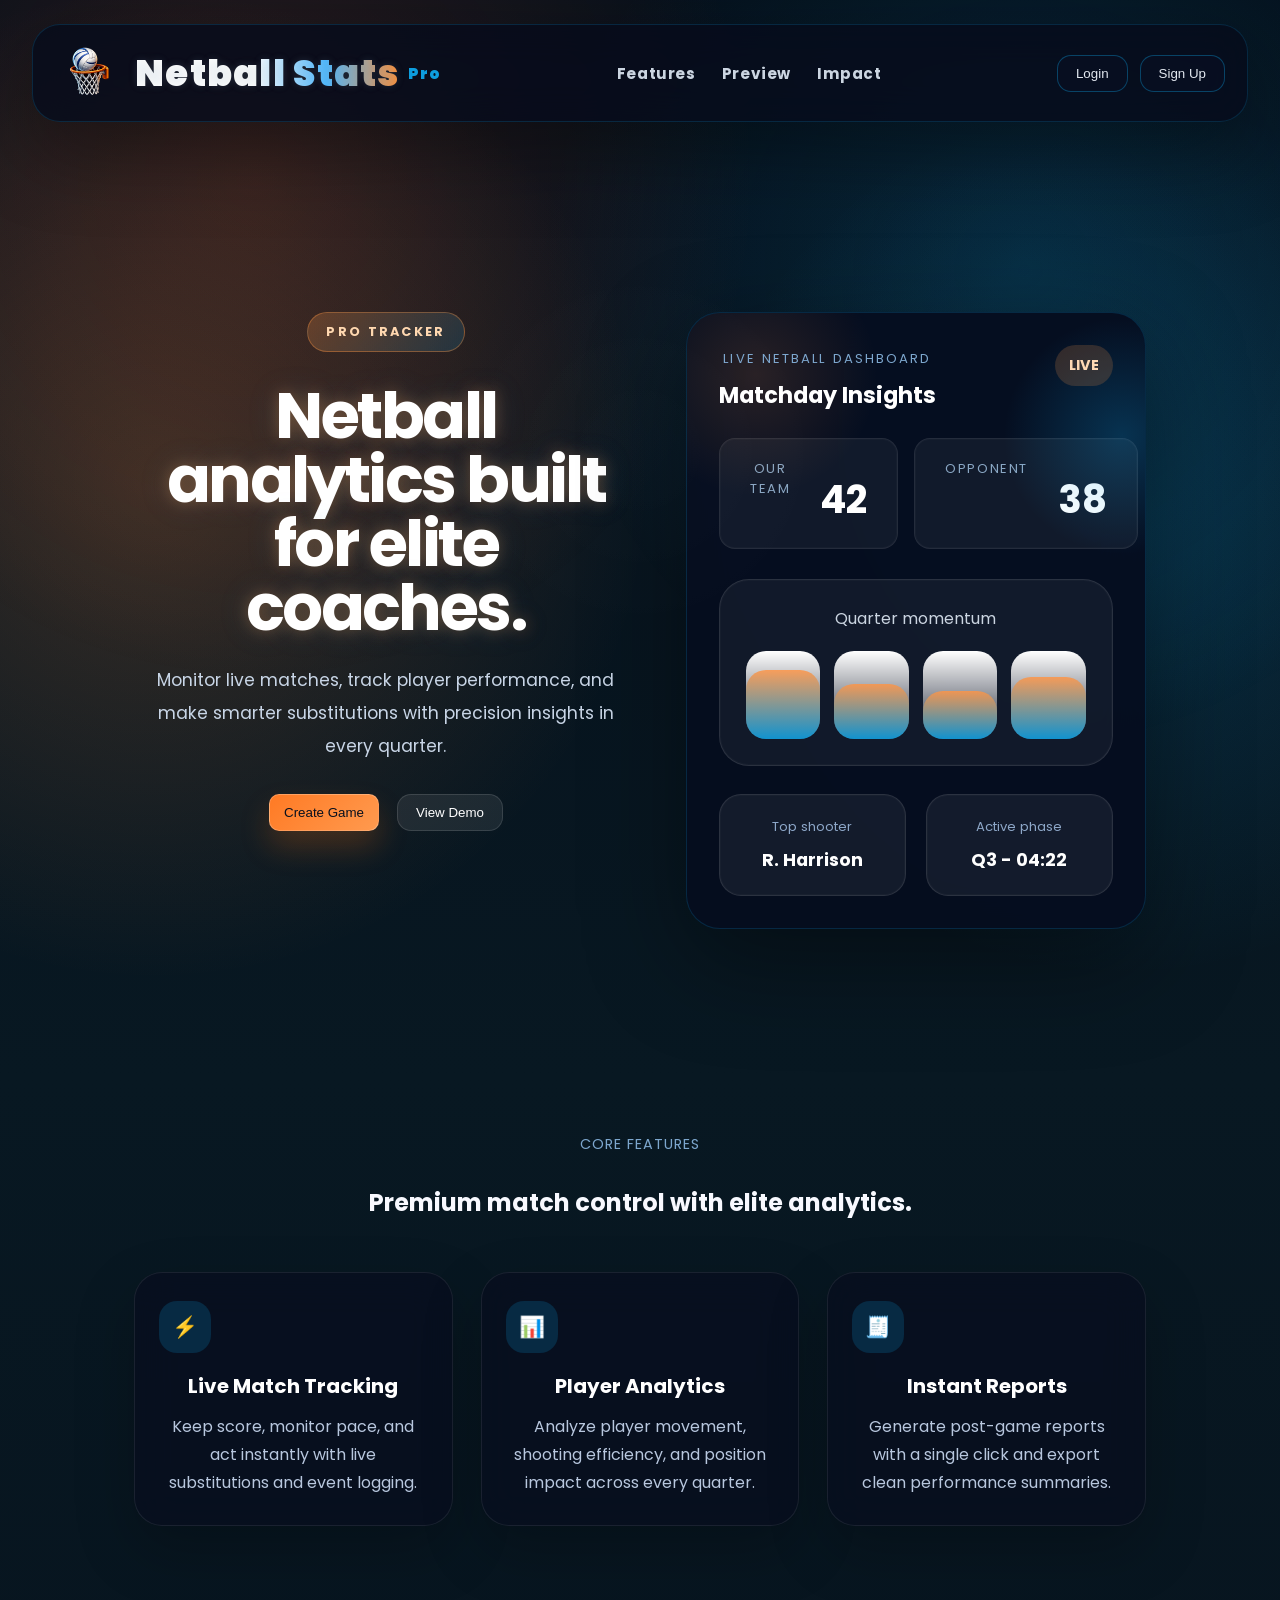
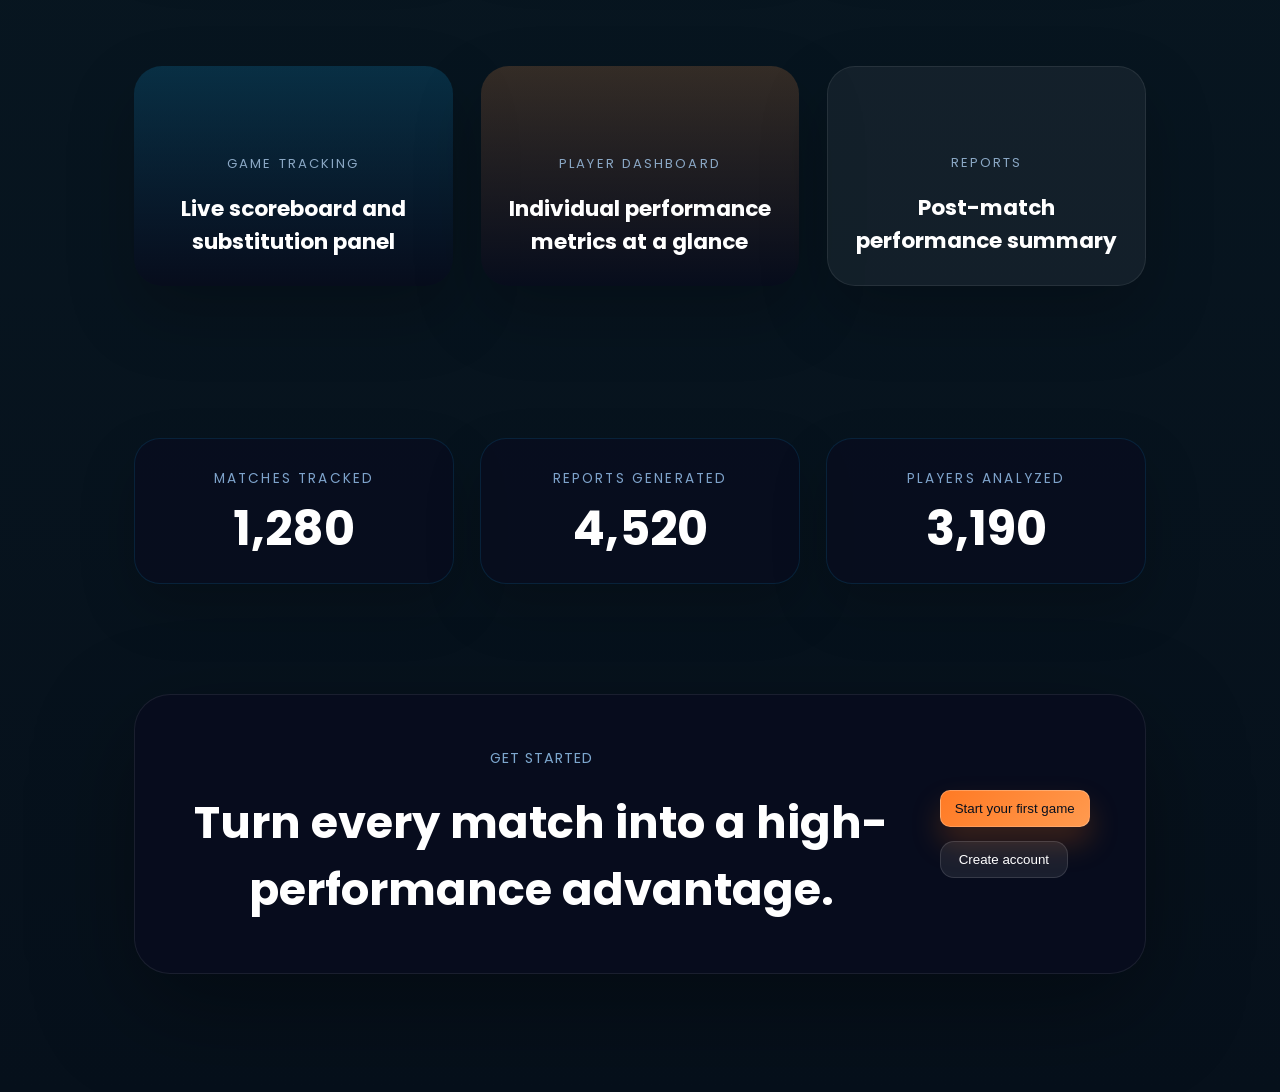
==== commit e32ff36a: "Add files via upload" ====
--- a/index.html
+++ b/index.html
@@ -15,23 +15,24 @@
 <body>
 
 <!-- ================= HOME ================= -->
+<header class="home-nav">
+  <div class="logo">
+    <span class="logo-icon"></span>
+    <span class="logo-text"><span class="logo-main">Netball Stats</span><span class="pro-badge"> Pro</span></span>
+  </div>
+  <nav class="nav-links">
+    <a href="#features">Features</a>
+    <a href="#preview">Preview</a>
+    <a href="#stats">Impact</a>
+  </nav>
+  <div class="auth-actions">
+    <button class="nav-btn" onclick="openLogin()">Login</button>
+    <button class="nav-btn primary-btn" onclick="openSignup()">Sign Up</button>
+  </div>
+</header>
+
 <div id="home" class="home-container">
   <div class="home-wrapper">
-    <header class="home-nav">
-      <div class="logo">
-        <span class="logo-icon"></span>
-        <span class="logo-text"><span class="logo-main">Netball Stats</span><span class="pro-badge"> Pro</span></span>
-      </div>
-      <nav class="nav-links">
-        <a href="#features">Features</a>
-        <a href="#preview">Preview</a>
-        <a href="#stats">Impact</a>
-      </nav>
-      <div class="auth-actions">
-        <button class="nav-btn" onclick="openLogin()">Login</button>
-        <button class="nav-btn primary-btn" onclick="openSignup()">Sign Up</button>
-      </div>
-    </header>
 
     <section class="hero-section">
       <div class="hero-grid">
--- a/style.css
+++ b/style.css
@@ -11,6 +11,7 @@
     linear-gradient(180deg, #06101b 0%, #081822 40%, #06101b 100%);
     color: #f8f9ff;
     min-height: 100vh;
+    font-family: 'Poppins', sans-serif;
 }
 
 /* Glow overlay */
@@ -203,21 +204,33 @@
 }
 
 .home-nav {
-  position: sticky;
+  position: relative;
   top: 16px;
-  z-index: 20;
+  left: 50%;
+  transform: translateX(-50%);
+  width: calc(100% - 48px);
+  max-width: 1440px;
+  z-index: 999;
   display: flex;
   justify-content: space-between;
   align-items: center;
   gap: 18px;
-  padding: 18px 24px;
-  background: rgba(7, 12, 28, 0.72);
+  padding: 14px 22px;
+  background: rgba(7, 12, 28, 0.82);
   border: 1px solid rgba(14,165,233,0.18);
   border-radius: 28px;
   box-shadow: 0 28px 80px rgba(0, 0, 0, 0.35);
   backdrop-filter: blur(18px);
 }
 
+
+
+
+.home-container {
+  min-height: 100vh;
+  padding: 120px 24px 80px;
+}
+
 .logo {
   display: flex;
   align-items: center;
@@ -227,7 +240,7 @@
   font-weight: 900;
   letter-spacing: 0.08rem;
 
-  font-family: 'Poppins', sans-serif;
+  
   color: #ffffff;
   -webkit-font-smoothing: antialiased;
   text-rendering: optimizeLegibility;
@@ -237,8 +250,8 @@
 
 
 .logo-icon {
-  width: 90px;
-  height: 90px;
+  width: 68px;
+  height: 68px;
   background: url('Logo.jpg.png') center center / cover no-repeat;
   border-radius: 6px;
   display: flex;
@@ -300,11 +313,19 @@
 .nav-links a {
   color: inherit;
   text-decoration: none;
-  transition: color 0.2s ease;
+  transition: 
+  color 0.2s ease,
+  transform 0.2s ease,
+  text-shadow 0.2s ease;
+
+  display: inline-block;
 }
 
 .nav-links a:hover {
   color: #ffffff;
+
+  text-shadow: 0 0 10px rgba(14,165,233,0.45);
+  transform: translateY(-1px);
 }
 
 .auth-actions {
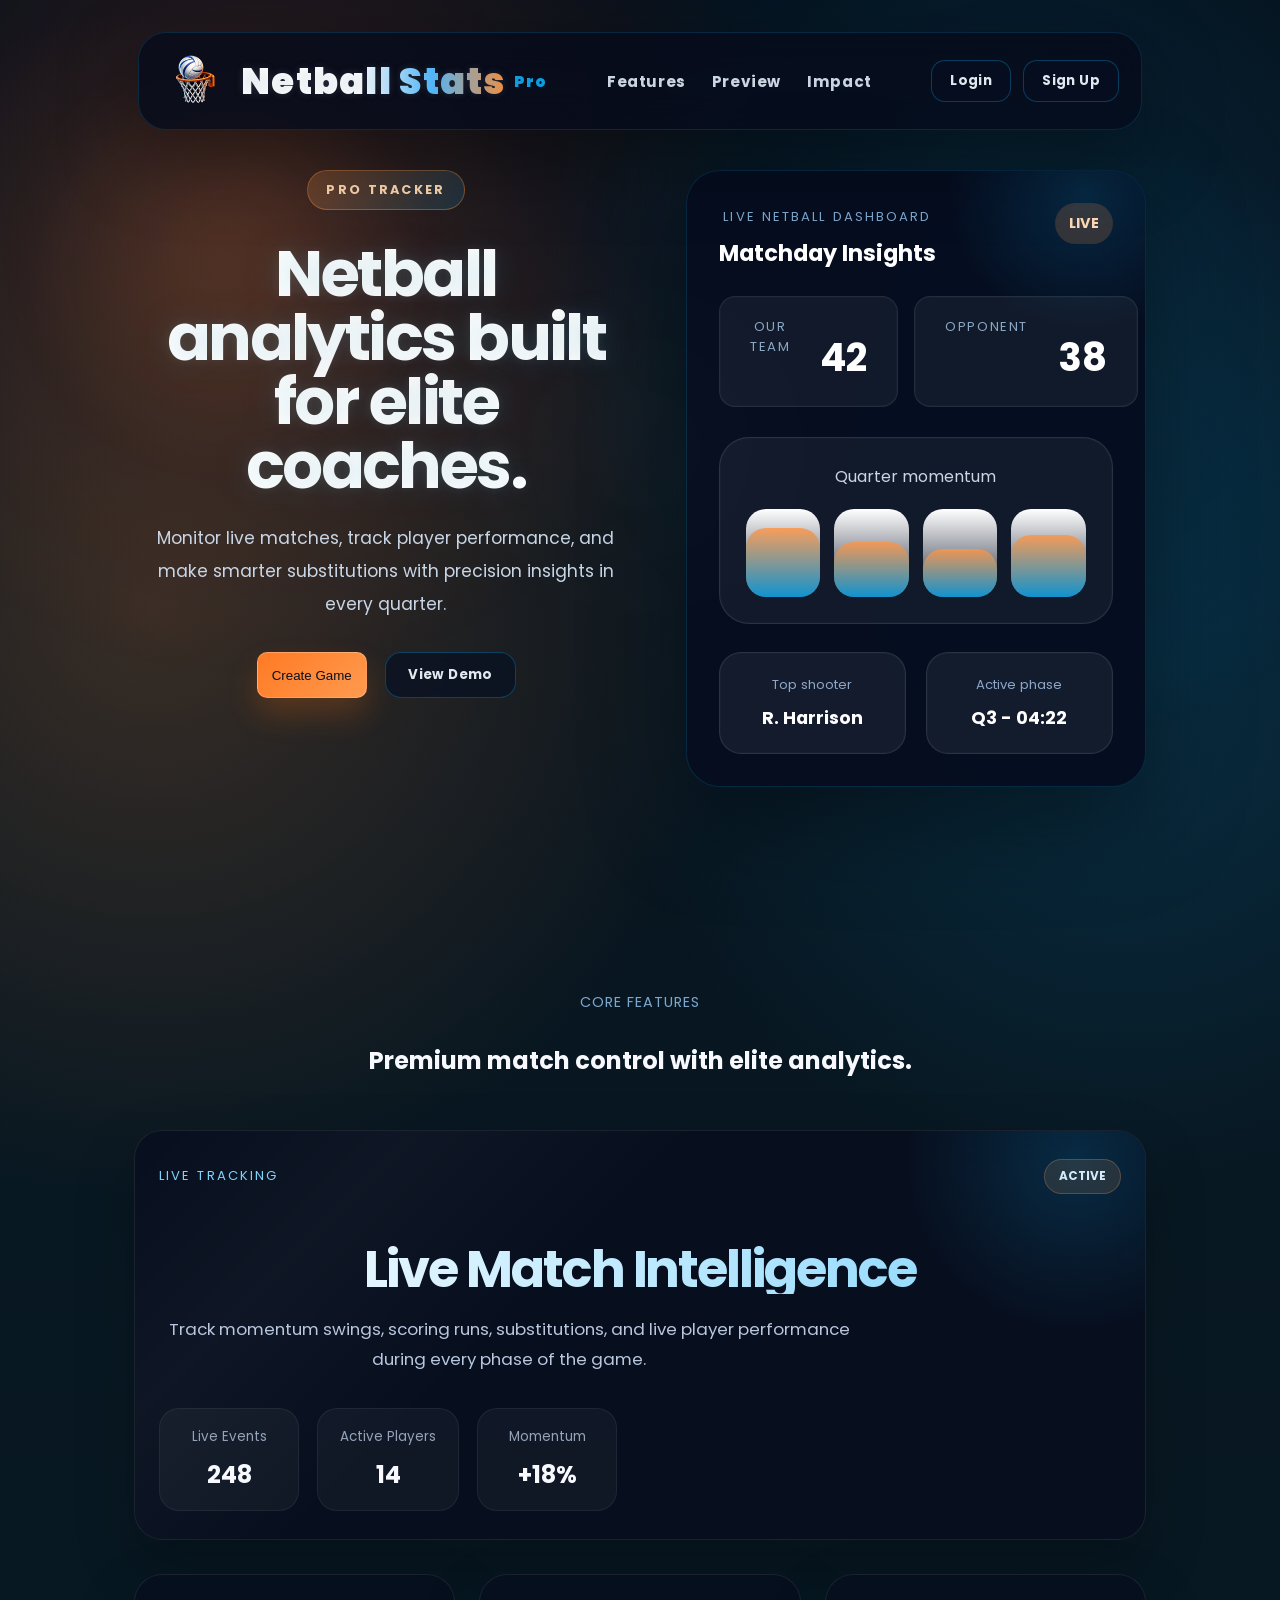
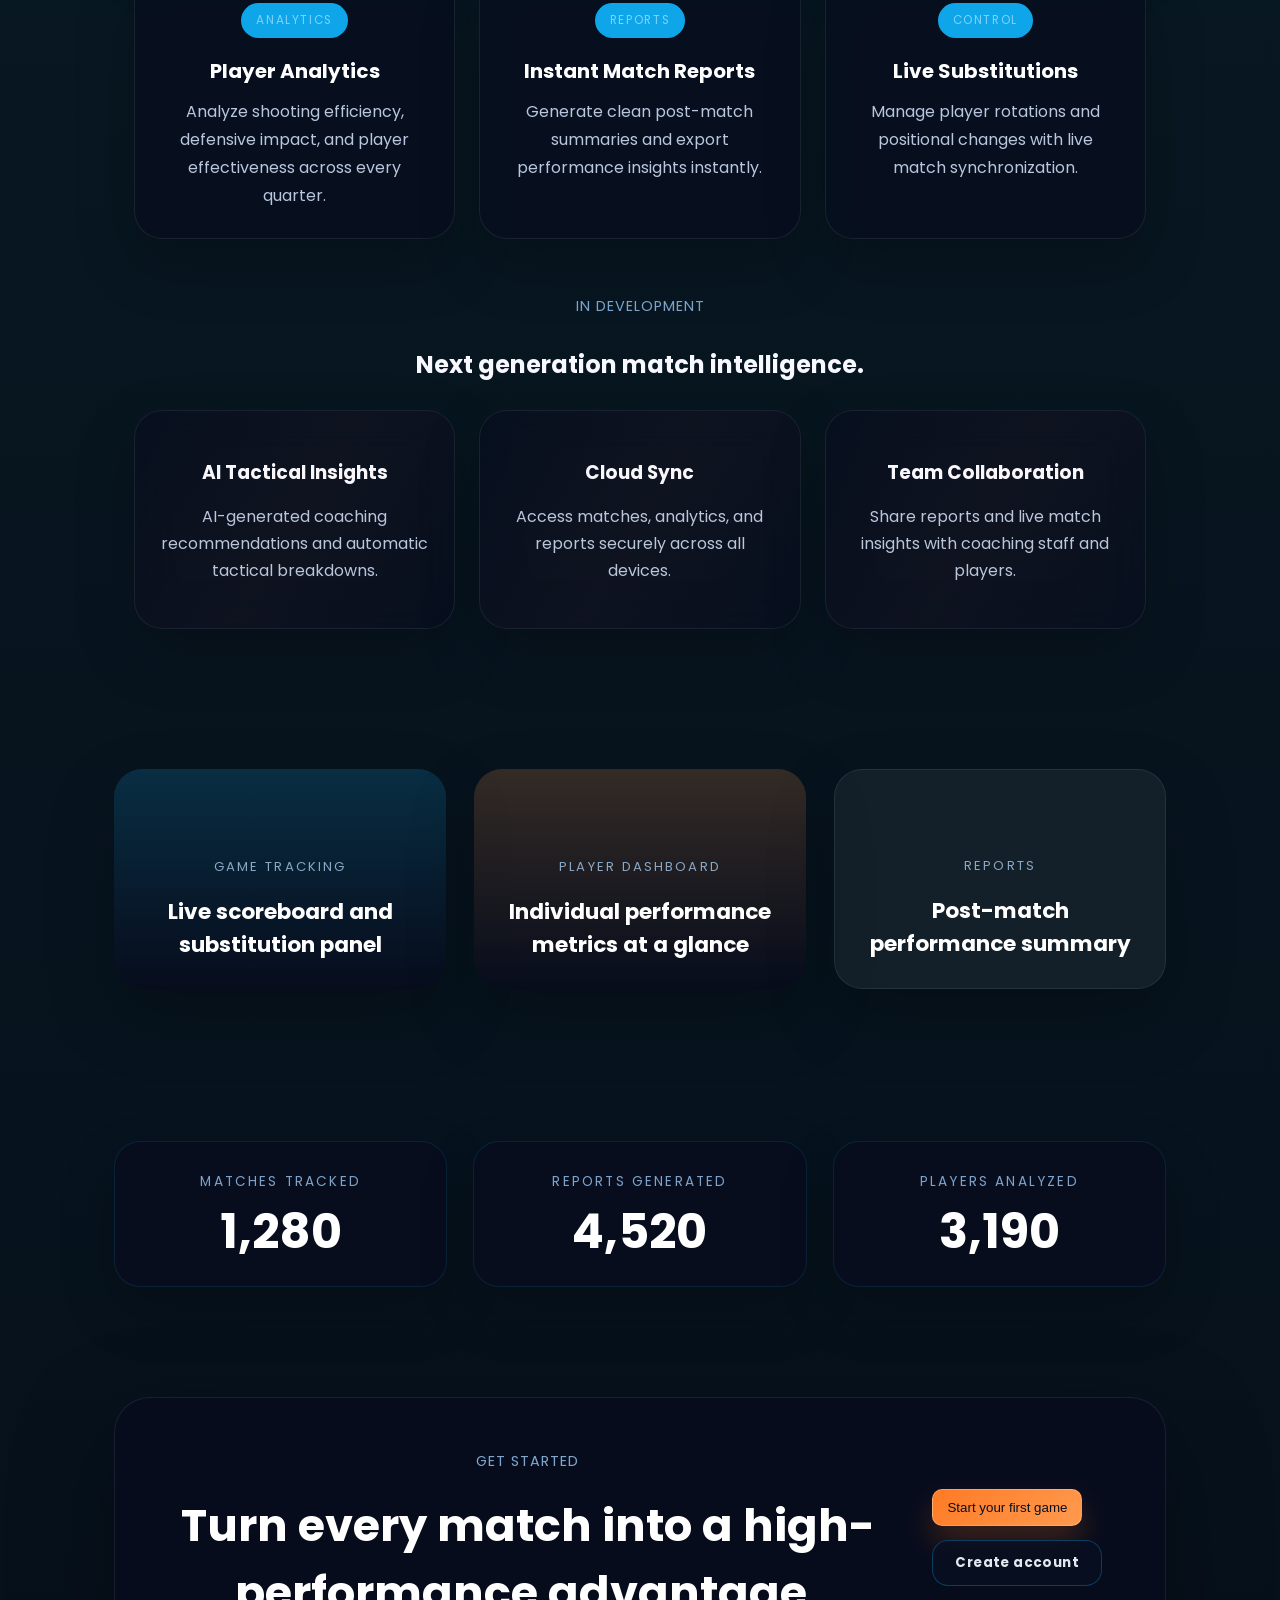
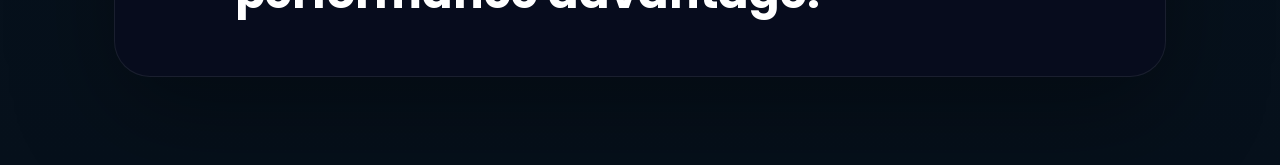
==== commit e9026023: "Add files via upload" ====
--- a/index.html
+++ b/index.html
@@ -15,7 +15,11 @@
 <body>
 
 <!-- ================= HOME ================= -->
-<header class="home-nav">
+
+
+<div id="home" class="home-container">
+
+  <header class="home-nav">
   <div class="logo">
     <span class="logo-icon"></span>
     <span class="logo-text"><span class="logo-main">Netball Stats</span><span class="pro-badge"> Pro</span></span>
@@ -26,12 +30,11 @@
     <a href="#stats">Impact</a>
   </nav>
   <div class="auth-actions">
-    <button class="nav-btn" onclick="openLogin()">Login</button>
-    <button class="nav-btn primary-btn" onclick="openSignup()">Sign Up</button>
+    <button class="nav-btn" onclick="showToast()">Login</button>
+    <button class="nav-btn primary-btn" onclick="showToast()">Sign Up</button>
   </div>
 </header>
 
-<div id="home" class="home-container">
   <div class="home-wrapper">
 
     <section class="hero-section">
@@ -42,7 +45,7 @@
           <p class="hero-subtitle">Monitor live matches, track player performance, and make smarter substitutions with precision insights in every quarter.</p>
           <div class="hero-actions">
             <button class="primary-btn" onclick="openNewGame()">Create Game</button>
-            <button class="secondary-btn" onclick="openLogin()">View Demo</button>
+            <button class="secondary-btn" onclick="openDemo()">View Demo</button>
           </div>
         </div>
 
@@ -99,23 +102,129 @@
           <h2>Premium match control with elite analytics.</h2>
         </div>
       </div>
-      <div class="feature-grid">
-        <div class="feature-card glass-card">
-          <div class="feature-icon">⚡</div>
-          <h3>Live Match Tracking</h3>
-          <p>Keep score, monitor pace, and act instantly with live substitutions and event logging.</p>
-        </div>
-        <div class="feature-card glass-card">
-          <div class="feature-icon">📊</div>
-          <h3>Player Analytics</h3>
-          <p>Analyze player movement, shooting efficiency, and position impact across every quarter.</p>
-        </div>
-        <div class="feature-card glass-card">
-          <div class="feature-icon">🧾</div>
-          <h3>Instant Reports</h3>
-          <p>Generate post-game reports with a single click and export clean performance summaries.</p>
-        </div>
-      </div>
+     <div class="feature-showcase">
+
+  <!-- LARGE FEATURE -->
+
+  <div class="feature-hero glass-card">
+
+    <div class="feature-hero-top">
+      <span class="feature-tag">LIVE TRACKING</span>
+      <span class="feature-live">ACTIVE</span>
+    </div>
+
+    <h3>Live Match Intelligence</h3>
+
+    <p>
+      Track momentum swings, scoring runs, substitutions,
+      and live player performance during every phase of the game.
+    </p>
+
+    <div class="hero-metrics">
+      <div class="hero-metric">
+        <span>Live Events</span>
+        <strong>248</strong>
+      </div>
+
+      <div class="hero-metric">
+        <span>Active Players</span>
+        <strong>14</strong>
+      </div>
+
+      <div class="hero-metric">
+        <span>Momentum</span>
+        <strong>+18%</strong>
+      </div>
+    </div>
+
+  </div>
+
+  <!-- FEATURE GRID -->
+
+  <div class="feature-grid-small">
+
+    <div class="feature-card glass-card">
+      <span class="feature-mini-tag">ANALYTICS</span>
+
+      <h3>Player Analytics</h3>
+
+      <p>
+        Analyze shooting efficiency, defensive impact,
+        and player effectiveness across every quarter.
+      </p>
+    </div>
+
+    <div class="feature-card glass-card">
+      <span class="feature-mini-tag">REPORTS</span>
+
+      <h3>Instant Match Reports</h3>
+
+      <p>
+        Generate clean post-match summaries and export
+        performance insights instantly.
+      </p>
+    </div>
+
+    <div class="feature-card glass-card">
+      <span class="feature-mini-tag">CONTROL</span>
+
+      <h3>Live Substitutions</h3>
+
+      <p>
+        Manage player rotations and positional changes
+        with live match synchronization.
+      </p>
+    </div>
+
+  </div>
+
+ 
+  <!-- FUTURE FEATURES -->
+
+  <div class="future-section">
+
+    <div class="future-header">
+      <span class="section-label">IN DEVELOPMENT</span>
+
+      <h2>Next generation match intelligence.</h2>
+    </div>
+
+    <div class="future-grid">
+
+      <div class="future-card glass-card">
+        <h3>AI Tactical Insights</h3>
+
+        <p>
+          AI-generated coaching recommendations and
+          automatic tactical breakdowns.
+        </p>
+      </div>
+
+      <div class="future-card glass-card">
+        <h3>Cloud Sync</h3>
+
+        <p>
+          Access matches, analytics, and reports
+          securely across all devices.
+        </p>
+      </div>
+
+      <div class="future-card glass-card">
+        <h3>Team Collaboration</h3>
+
+        <p>
+          Share reports and live match insights
+          with coaching staff and players.
+        </p>
+      </div>
+
+    </div>
+
+  </div>
+
+</div>
+
+</div>
     </section>
 
     <section id="preview" class="preview-section">
@@ -164,6 +273,90 @@
     </section>
   </div>
 </div>
+
+<!-- ================= DEMO ================= -->
+
+<div id="demoScreen" class="demo-container" style="display:none;">
+
+  <button class="back-btn" onclick="goHome()">
+    ← Back to Home
+  </button>
+
+  <div class="demo-wrapper">
+
+    <div class="demo-header">
+      <span class="hero-badge">INTERACTIVE DEMO</span>
+
+      <h1>Experience Netball Stats Pro</h1>
+
+      <p>
+        Explore the live match workflow, analytics dashboard,
+        and performance tracking system used by elite coaches.
+      </p>
+    </div>
+
+    <div class="demo-grid">
+
+      <div class="demo-card glass-card">
+        <div class="demo-top">
+          <span class="demo-label">SETUP</span>
+          <span class="demo-status">READY</span>
+        </div>
+
+        <h3>Match Setup</h3>
+
+        <p>
+          Configure teams, lineups, match formats,
+          and player positions before tip-off.
+        </p>
+
+        <button class="secondary-btn">
+          Preview Setup
+        </button>
+      </div>
+
+      <div class="demo-card glass-card">
+        <div class="demo-top">
+          <span class="demo-label">LIVE MATCH</span>
+          <span class="demo-status live">LIVE</span>
+        </div>
+
+        <h3>Real-Time Tracking</h3>
+
+        <p>
+          Monitor scoring, substitutions,
+          momentum swings, and player actions live.
+        </p>
+
+        <button class="secondary-btn">
+          View Match
+        </button>
+      </div>
+
+      <div class="demo-card glass-card">
+        <div class="demo-top">
+          <span class="demo-label">ANALYTICS</span>
+          <span class="demo-status">PRO</span>
+        </div>
+
+        <h3>Performance Analytics</h3>
+
+        <p>
+          Analyze player efficiency, defensive impact,
+          possession value, and post-match reports.
+        </p>
+
+        <button class="secondary-btn">
+          View Stats
+        </button>
+      </div>
+
+    </div>
+
+  </div>
+
+</div>
+
 
 <!-- ================= SETUP ================= -->
 <div id="newGameScreen" class="setup-container" style="display:none;">
@@ -405,5 +598,16 @@
   });
 }
 </script>
+
+<div id="toast" class="toast">
+  <div class="toast-icon">🚀</div>
+  <div class="toast-content">
+    <h4> Coming Soon</h4>
+    <P> Authentication System is curently in development.</P>
+  </div>
+</div>
+
+
+
 </body>
 </html>
--- a/style.css
+++ b/style.css
@@ -1,4 +1,8 @@
 /* ===== GLOBAL ===== */
+
+html {
+  scroll-behavior: smooth;
+}
 
 *{
   box-sizing: border-box;
@@ -194,7 +198,7 @@
 /* ---- HOME PAGE ---- */
 .home-container {
   min-height: 100vh;
-  padding: 45px 24px 80px;
+  padding: 24px 24px 80px;
 }
 
 .home-wrapper {
@@ -205,9 +209,7 @@
 
 .home-nav {
   position: relative;
-  top: 16px;
-  left: 50%;
-  transform: translateX(-50%);
+  margin: 0 auto 40px;
   width: calc(100% - 48px);
   max-width: 1440px;
   z-index: 999;
@@ -223,13 +225,6 @@
   backdrop-filter: blur(18px);
 }
 
-
-
-
-.home-container {
-  min-height: 100vh;
-  padding: 120px 24px 80px;
-}
 
 .logo {
   display: flex;
@@ -311,14 +306,42 @@
 }
 
 .nav-links a {
+  position: relative;
+
   color: inherit;
   text-decoration: none;
-  transition: 
-  color 0.2s ease,
-  transform 0.2s ease,
-  text-shadow 0.2s ease;
+
+  transition:
+    color 0.25s ease,
+    transform 0.25s ease,
+    text-shadow 0.25s ease;
 
   display: inline-block;
+}
+
+.nav-links a::after {
+  content: "";
+
+  position: absolute;
+  left: 0;
+  bottom: -6px;
+
+  width: 0%;
+  height: 2px;
+
+  border-radius: 999px;
+
+  background: linear-gradient(
+    90deg,
+    #0ea5e9,
+    #ff9444
+  );
+
+  transition: width 0.25s ease;
+}
+
+.nav-links a:hover::after {
+  width: 100%;
 }
 
 .nav-links a:hover {
@@ -335,44 +358,146 @@
 }
 
 .nav-btn {
-  background: rgba(8, 16, 34, 0.8);
+  position: relative;
+
+  display: inline-flex;
+  align-items: center;
+  justify-content: center;
+
+  padding: 10px 18px;
+
+  border-radius: 14px;
+
+  background: rgba(8, 16, 34, 0.72);
+
+  border: 1px solid rgba(14,165,233,0.32);
+
   color: #e2e8f0;
-  border: 1px solid rgba(14,165,233,0.35);
-  padding: 10px 18px;
-  border-radius: 14px;
-  transition: transform 0.2s ease, box-shadow 0.2s ease;
+
+  font-family: 'Poppins', sans-serif;
+  font-weight: 700;
+  letter-spacing: 0.03em;
+
+  backdrop-filter: blur(12px);
+
+  overflow: hidden;
+
+  transition:
+    transform 0.25s ease,
+    box-shadow 0.25s ease,
+    border-color 0.25s ease,
+    background 0.25s ease;
 }
 
 .nav-btn:hover {
-  transform: translateY(-3px) scale(1.03);
+  transform: translateY(-2px);
+
+  border-color: rgba(255,148,68,0.55);
+
+  background: rgba(14,165,233,0.08);
 
   box-shadow:
-    0 0 18px rgba(14,165,233,0.25),
-    0 10px 24px rgba(14,165,233,0.18);
-
-  border-color: rgba(14,165,233,0.6);
-
-  background: rgba(14,165,233,0.08);
+    0 12px 28px rgba(14,165,233,0.16),
+    0 0 18px rgba(255,148,68,0.12);
+}
+
+.nav-btn::before {
+  content: "";
+
+  position: absolute;
+  top: 0;
+  left: -120%;
+
+  width: 100%;
+  height: 100%;
+
+  background:
+    linear-gradient(
+      120deg,
+      transparent,
+      rgba(255,255,255,0.22),
+      transparent
+    );
+
+  transition: left 0.7s ease;
+}
+
+.nav-btn:hover::before {
+  left: 120%;
 }
 
 .secondary-btn {
-  background: rgba(255,255,255,0.08);
-  color: #ffffff;
-  border: 1px solid rgba(255,255,255,0.12);
-  padding: 10px 18px;
-  border-radius: 14px;
-  transition: transform 0.2s ease, box-shadow 0.2s ease, background 0.2s ease;
+  position: relative;
+
+  display: inline-flex;
+  align-items: center;
+  justify-content: center;
+
+  padding: 12px 22px;
+
+  border-radius: 16px;
+
+  background: rgba(8, 16, 34, 0.72);
+
+  border: 1px solid rgba(14,165,233,0.32);
+
+  color: #e2e8f0;
+
+  font-family: 'Poppins', sans-serif;
+  font-weight: 700;
+  letter-spacing: 0.03em;
+
+  backdrop-filter: blur(12px);
+
+  overflow: hidden;
+
+  transition:
+    transform 0.25s ease,
+    box-shadow 0.25s ease,
+    border-color 0.25s ease,
+    background 0.25s ease;
 }
 
 .secondary-btn:hover {
   transform: translateY(-2px);
-  box-shadow: 0 14px 30px rgba(255,255,255,0.12);
-  background: rgba(255,255,255,0.12);
+
+  border-color: rgba(255,148,68,0.55);
+
+  background: rgba(14,165,233,0.08);
+
+  box-shadow:
+    0 12px 28px rgba(14,165,233,0.16),
+    0 0 18px rgba(255,148,68,0.12);
+}
+
+.secondary-btn::before {
+  content: "";
+
+  position: absolute;
+  top: 0;
+  left: -120%;
+
+  width: 100%;
+  height: 100%;
+
+  background:
+    linear-gradient(
+      120deg,
+      transparent,
+      rgba(255,255,255,0.22),
+      transparent
+    );
+
+  transition: left 0.7s ease;
+}
+
+.secondary-btn:hover::before {
+  left: 120%;
 }
 
 .hero-section {
   position: relative;
-  margin-top: 56px;
+  margin-top: 10px;
   padding-bottom: 72px;
 }
 
@@ -384,7 +509,25 @@
 }
 
 .hero-left {
-  max-width: 700px;
+  max-width: 620px;
+  position: relative;
+}
+
+.hero-left::before{
+  content:"";
+  position: absolute;
+  width: 420px;
+  height: 420px;
+  top: -120px;
+  left: -120px;
+  background:
+    radial-gradient(
+      circle, rgba(255,148,68,0.14),
+      transparent 70%
+    );
+
+    z-index: -1;
+    filter: blur(20px);
 }
 
 .hero-badge {
@@ -410,8 +553,46 @@
   color: #ffffff;
   text-transform: none;
   text-shadow:
-    0 0 16px rgba(255,148,68,0.32),
-    0 0 32px rgba(14,165,233,0.18);
+  0 0 12px rgba(255,255,255,0.08),
+  0 0 28px rgba(14,165,233,0.16),
+  0 0 52px rgba(255,148,68,0.10);
+  background: linear-gradient(
+    90deg,
+    #ffffff 0%,
+    #ffffff 45%,
+    #7dd3fc 72%,
+    #ffb067 100%
+  );
+
+  background-size: 200% 100%;
+  background-clip: text;
+-webkit-background-clip: text;
+
+color: transparent;
+-webkit-text-fill-color: transparent;
+
+  animation: heroGlowMove 8s ease-in-out infinite,
+  heroFadeUp 1.1s ease;
+}
+
+@keyframes heroGlowMove {
+  0%, 100% {
+    background-position: 0% center;
+  }
+  50% {
+    background-position: 100% center;
+  }
+}
+
+@keyframes heroFadeUp {
+  0% {
+    opacity: 0;
+    transform: translateY(30px);
+  }
+  100% {
+    opacity: 1;
+    transform: translateY(0);
+  }
 }
 
 .hero-subtitle {
@@ -434,6 +615,7 @@
 }
 
 .dashboard-preview {
+  animation: floatDashboard 6s ease-in-out infinite;
   position: relative;
   overflow: hidden;
   padding: 32px;
@@ -444,13 +626,28 @@
   backdrop-filter: blur(22px);
 }
 
+@keyframes floatDashboard {
+  0%, 100% {
+    transform: translateY(0);
+  }
+  50% {
+    transform: translateY(-12px);
+  }
+}
+
+
 .dashboard-preview::before {
   content: "";
   position: absolute;
-  inset: 0;
+  width: 280px;
+  height: 280px;
+  top: -120px;
+  right: -80px;
   background:
-    radial-gradient(circle at 95% 20%, rgba(14,165,233,0.24), transparent 18%),
-    radial-gradient(circle at 15% 10%, rgba(255,148,68,0.14), transparent 18%);
+    radial-gradient(
+      circle, rgba(14,165,233,0.18),
+      transparent 70%
+    );
   pointer-events: none;
 }
 
@@ -601,6 +798,7 @@
 }
 
 #features,
+#preview,
 #stats {
   scroll-margin-top: 130px;
 }
@@ -635,6 +833,351 @@
   display: grid;
   grid-template-columns: repeat(3, minmax(260px, 1fr));
   gap: 28px;
+}
+
+/* ================= FEATURE SHOWCASE ================= */
+
+.feature-showcase {
+  display: flex;
+  flex-direction: column;
+  gap: 34px;
+}
+
+/* LARGE HERO FEATURE */
+
+.feature-hero {
+  isolation: isolate;
+  transition:
+    transform 0.4s ease,
+    box-shadow 0.4s ease,
+    border-color 0.4s ease;
+  position: relative;
+
+  padding: 42px;
+
+  border-radius: 32px;
+
+  overflow: hidden;
+
+  background:
+    linear-gradient(
+      145deg,
+      rgba(7,12,28,0.92),
+      rgba(12,22,46,0.88)
+    );
+
+  border: 1px solid rgba(14,165,233,0.18);
+
+  box-shadow:
+    0 30px 90px rgba(0,0,0,0.35),
+    0 0 40px rgba(14,165,233,0.06);
+}
+
+.feature-hero:hover{
+  transform: translateY(-10px);
+  border-color: rgba(255,148,68,0.28);
+
+  box-shadow: 
+  0 40px 120px rgba(0,0,0,0.45),
+  0 0 45px rgba(14,165,233,0.12)
+}
+
+.feature-hero::before {
+  content: "";
+
+  position: absolute;
+
+  width: 340px;
+  height: 340px;
+
+  top: -140px;
+  right: -100px;
+
+  background:
+    radial-gradient(
+      circle,
+      rgba(14,165,233,0.18),
+      transparent 70%
+    );
+
+  pointer-events: none;
+}
+
+.feature-hero::after {
+  content: "";
+
+  position: absolute;
+
+  inset: 0;
+  background:
+    linear-gradient(
+      135deg,
+      transparent,
+      rgba(255,225,225,0.03),
+      transparent 40%
+    );
+
+    pointer-events: none;
+    z-index: -1;
+}
+
+.feature-hero-top {
+  display: flex;
+
+  justify-content: space-between;
+  align-items: center;
+
+  margin-bottom: 26px;
+}
+
+.feature-tag {
+  font-size: 0.82rem;
+
+  letter-spacing: 0.16em;
+
+  color: #7dd3fc;
+}
+
+.feature-live {
+  padding: 8px 14px;
+
+  border-radius: 999px;
+
+  background: rgba(255,148,68,0.14);
+
+  border: 1px solid rgba(255,148,68,0.28);
+
+  font-size: 0.74rem;
+
+  font-weight: 700;
+}
+
+.feature-hero h3 {
+  margin-bottom: 20px;
+
+  font-size: clamp(2.4rem, 4vw, 3.4rem);
+
+  line-height: 0.95;
+
+  letter-spacing: -0.04em;
+  background:
+  linear-gradient(
+    90deg,
+    #ffffff,
+    #7dd3fc,
+    #ffb067
+  );
+
+  background-size: 200% auto;
+  background-clip: text;
+  -webkit-background-clip: text;
+
+  color: transparent;
+  -webkit-text-fill-color: transparent;
+  animation: heroGlowMove 8s ease-in-out infinite;
+}
+
+.feature-hero p {
+  max-width: 700px;
+
+  color: #b8c7de;
+
+  line-height: 1.8;
+
+  font-size: 1.05rem;
+}
+
+/* METRICS */
+
+.hero-metrics {
+  display: flex;
+  flex-wrap: wrap;
+
+  gap: 18px;
+
+  margin-top: 34px;
+}
+
+.hero-metric {
+  position: relative;
+  overflow: hidden;
+  transition:
+  transform 0.3s ease,
+  border-color 0.3s ease,
+  background 0.3s ease;
+
+
+  min-width: 140px;
+
+  padding: 18px 22px;
+
+  border-radius: 20px;
+
+  background: rgba(255,255,255,0.04);
+
+  border: 1px solid rgba(255,255,255,0.06);
+}
+
+.hero-metric:hover {
+  transform: translateY(-4px);
+
+  border-color: rgba(14,165,233,0.16);
+
+  background: rgba(255,225,225,0.06);
+}
+
+.hero-metric::before {
+  content: "";
+
+  position: absolute;
+
+  inset: 0;
+
+  background:
+    linear-gradient(
+      120deg,
+      transparent,
+      rgba(255,255,255,0.04),
+      transparent
+    );
+
+  transform: translateX(-100%);
+
+  transition: transform 0.6s ease;
+}
+
+.hero-metric:hover::before {
+  transform: translateX(100%);
+}
+
+.hero-metric span {
+  display: block;
+
+  margin-bottom: 10px;
+
+  color: #94a3b8;
+
+  font-size: 0.84rem;
+}
+
+.hero-metric strong {
+  font-size: 1.5rem;
+}
+
+/* SMALL FEATURE GRID */
+
+.feature-grid-small {
+  display: grid;
+
+  grid-template-columns:
+    repeat(auto-fit, minmax(260px, 1fr));
+
+  gap: 24px;
+}
+
+.feature-mini-tag {
+
+  padding: 8px 14px;
+  border-radius: 999px;
+  background: rgba(14,165,233,1.10);
+  border: 1px solid rgba(14,165,233,0.16);
+
+  display: inline-block;
+
+  margin-bottom: 18px;
+
+  font-size: 0.74rem;
+
+  letter-spacing: 0.14em;
+
+  color: #7dd3fc;
+}
+
+/* FUTURE SECTION */
+
+.future-section {
+  margin-top: 20px;
+}
+
+.future-header {
+  margin-bottom: 28px;
+}
+
+.future-grid {
+  display: grid;
+
+  grid-template-columns:
+    repeat(auto-fit, minmax(260px, 1fr));
+
+  gap: 24px;
+}
+
+.future-card {
+  position: relative;
+
+  padding: 28px;
+
+  border-radius: 26px;
+
+  overflow: hidden;
+
+  background:
+    linear-gradient(
+      145deg,
+      rgba(7,12,28,0.72),
+      rgba(14,22,42,0.72)
+    );
+
+  border: 1px solid rgba(255,148,68,0.12);
+}
+
+.future-card::before {
+  content: "";
+
+  position: absolute;
+
+  inset: 0;
+
+  background:
+    linear-gradient(
+      120deg,
+      transparent,
+      rgba(255,148,68,0.03),
+      transparent
+    );
+
+  pointer-events: none;
+}
+
+.future-card h3 {
+  margin-bottom: 16px;
+}
+
+.future-card p {
+  color: #b8c7de;
+
+  line-height: 1.7;
+}
+
+.feature-card,
+.future-card,
+.feature-hero {
+  transition:
+    transform 0.35s ease,
+    box-shadow 0.35s ease,
+    border-color 0.35s ease;
+}
+
+.feature-card:hover,
+.future-card:hover,
+.feature-hero:hover {
+  transform: translateY(-8px);
+
+  border-color: rgba(255,148,68,0.22);
+
+  box-shadow:
+    0 30px 80px rgba(0,0,0,0.38),
+    0 0 30px rgba(14,165,233,0.08);
 }
 
 .glass-card {
@@ -1820,7 +2363,7 @@
 .home-wrapper {
   margin: 0 auto;
   width: 100%;
-  padding: 30px 20px;
+  padding: 0 20px;
 }
 
 .player-section,
@@ -2707,3 +3250,197 @@
   cursor: pointer;
   font-size: 14px;
 }
+
+/* ===== Toast Notifications ===== */
+.toast {
+  position: fixed;
+  bottom: 30px;
+  right: 30px;
+  display: flex;
+  align-items: center;
+  gap: 16px;
+  width: 340px;
+  padding: 18px 20px;
+  border-radius: 22px;
+  background: rgba(7,12,28,0.92);
+  border: 1px solid rgba(14,165,233,0.08);
+  backdrop-filter: blur(18px);
+  z-index: 999999;
+  opacity: 0;
+  visibility: hidden;
+  transform: translateY(20px);
+  transition:
+  opacity 0.3s ease,
+  transform 0.3s ease,
+  visibility 0.3s ease;
+}  
+
+.toast.show {
+  opacity: 1;
+  visibility: visible;
+  transform: translateY(0);
+}
+
+.toast-icon {
+  width: 52px;
+  height: 52px;
+  display: flex;
+  align-items: center;
+  justify-content: center;
+  border-radius: 16px;
+  font-size: 1.4rem;
+background:
+linear-gradient(135deg,rgba(255,148,68,0.24),rgba(14,165,233,0.18));
+flex-shrink: 0;
+}
+
+.toast-content h4 {
+  margin: 0 0 6px;
+  font-size: 1rem;
+  color: #ffffff;
+}
+
+.toast-content p {
+  margin: 0;
+  font-size: 0.92rem;
+  color: #b8c7de;
+  line-height: 1.5;
+}
+
+/* ================= DEMO ================= */
+
+.demo-container {
+  min-height: 100vh;
+
+  padding: 40px 24px 80px;
+}
+
+.demo-wrapper {
+  width: min(1280px, 100%);
+
+  margin: 0 auto;
+}
+
+.demo-header {
+  max-width: 760px;
+
+  margin-bottom: 60px;
+}
+
+.demo-header h1 {
+  margin: 24px 0 20px;
+
+  font-size: clamp(3rem, 5vw, 3.5rem);
+
+  line-height: 1;
+
+  letter-spacing: -0.04em;
+
+  background: linear-gradient(
+    90deg,
+    #ffffff,
+    #7dd3fc,
+    #ffb067
+  );
+
+  background-size: 200% auto;
+
+  background-clip: text;
+  -webkit-background-clip: text;
+
+  color: transparent;
+  -webkit-text-fill-color: transparent;
+}
+
+.demo-header p {
+  max-width: 620px;
+
+  color: #b8c7de;
+
+  line-height: 1.8;
+
+  font-size: 1.05rem;
+}
+
+.demo-grid {
+  display: grid;
+
+  grid-template-columns:
+    repeat(auto-fit, minmax(320px, 1fr));
+
+  gap: 28px;
+}
+
+.demo-card {
+  padding: 30px;
+
+  border-radius: 28px;
+
+  background: rgba(7,12,28,0.72);
+
+  border: 1px solid rgba(14,165,233,0.14);
+
+  transition:
+    transform 0.35s ease,
+    box-shadow 0.35s ease,
+    border-color 0.35s ease;
+}
+
+.demo-card:hover {
+  transform: translateY(-8px);
+
+  border-color: rgba(255,148,68,0.28);
+
+  box-shadow:
+    0 24px 70px rgba(0,0,0,0.42),
+    0 0 30px rgba(14,165,233,0.08);
+}
+
+.demo-top {
+  display: flex;
+
+  justify-content: space-between;
+  align-items: center;
+
+  margin-bottom: 26px;
+}
+
+.demo-label {
+  font-size: 0.78rem;
+
+  letter-spacing: 0.16em;
+
+  color: #7dd3fc;
+}
+
+.demo-status {
+  padding: 8px 14px;
+
+  border-radius: 999px;
+
+  background: rgba(255,148,68,0.12);
+
+  border: 1px solid rgba(255,148,68,0.22);
+
+  font-size: 0.72rem;
+
+  font-weight: 700;
+}
+
+.demo-status.live {
+  color: #ffb067;
+}
+
+.demo-card h3 {
+  margin-bottom: 16px;
+
+  font-size: 1.6rem;
+}
+
+.demo-card p {
+  color: #b8c7de;
+
+  line-height: 1.7;
+
+  margin-bottom: 28px;
+}
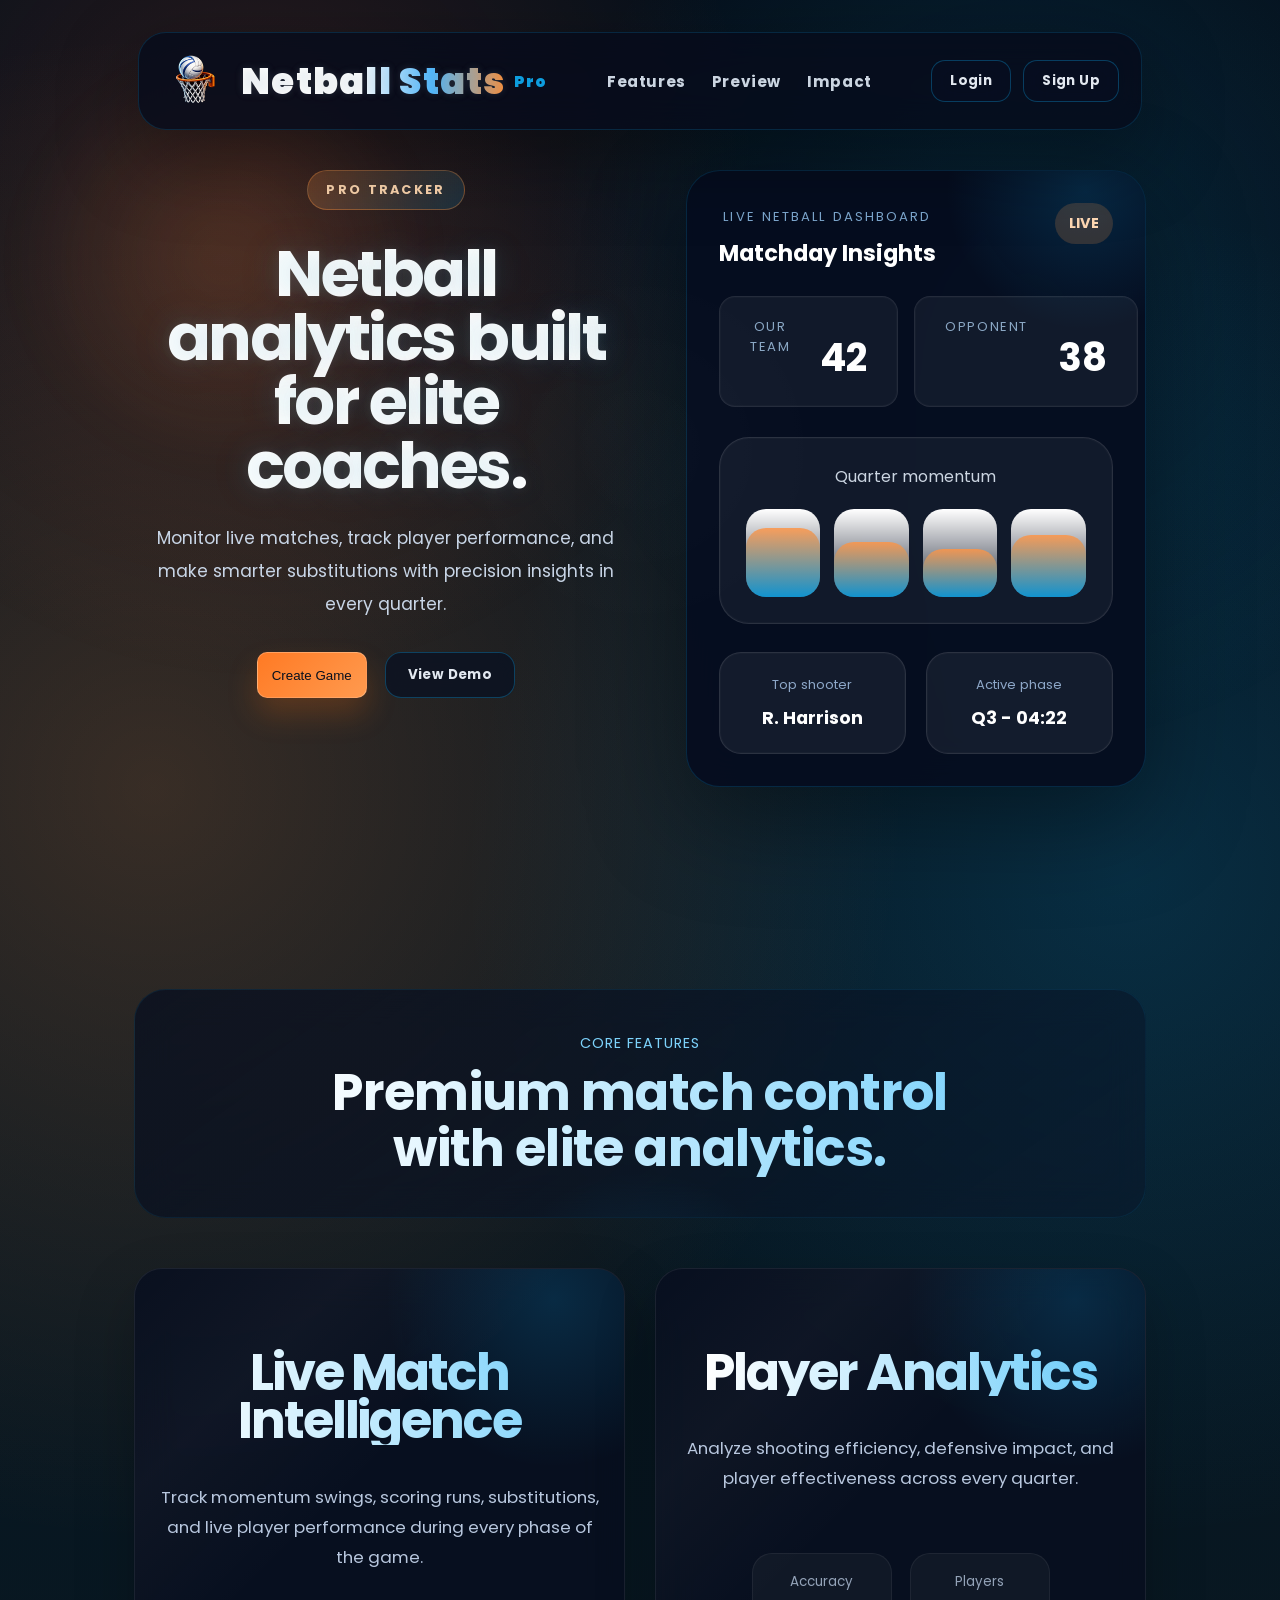
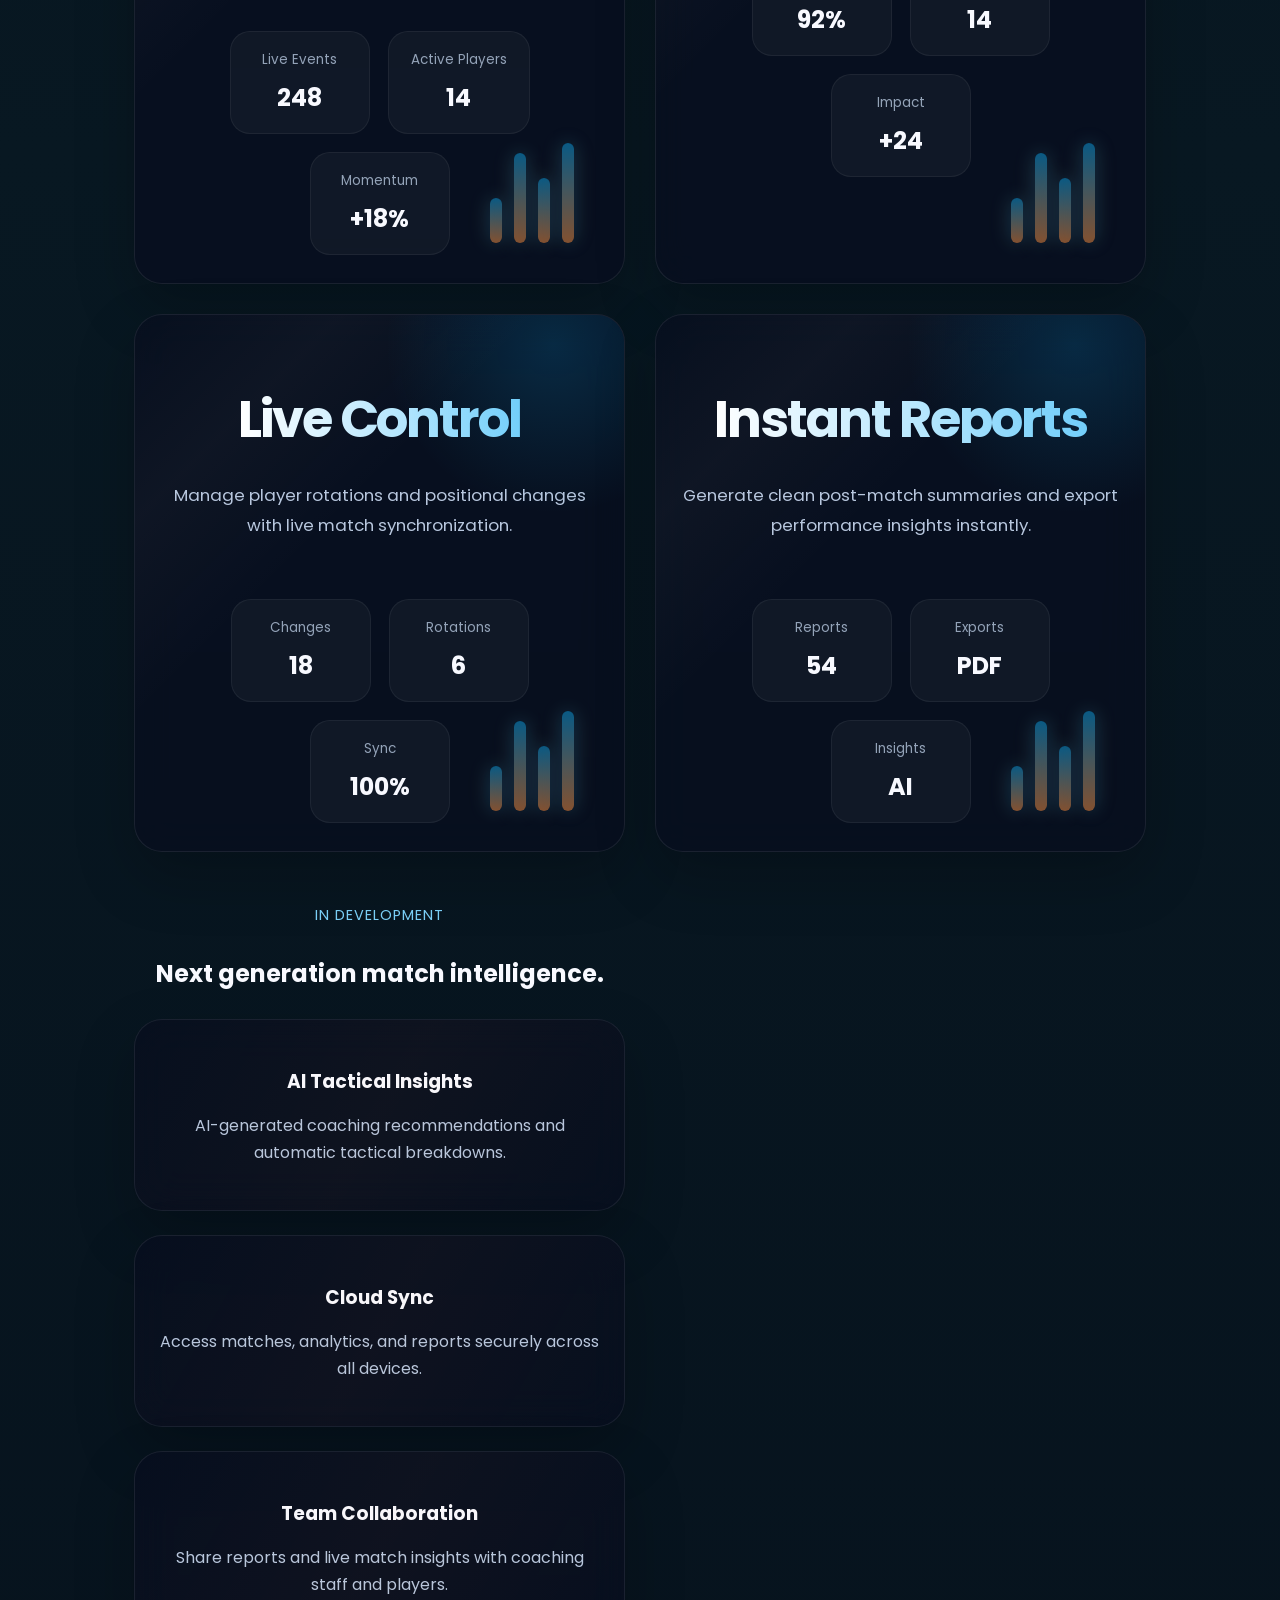
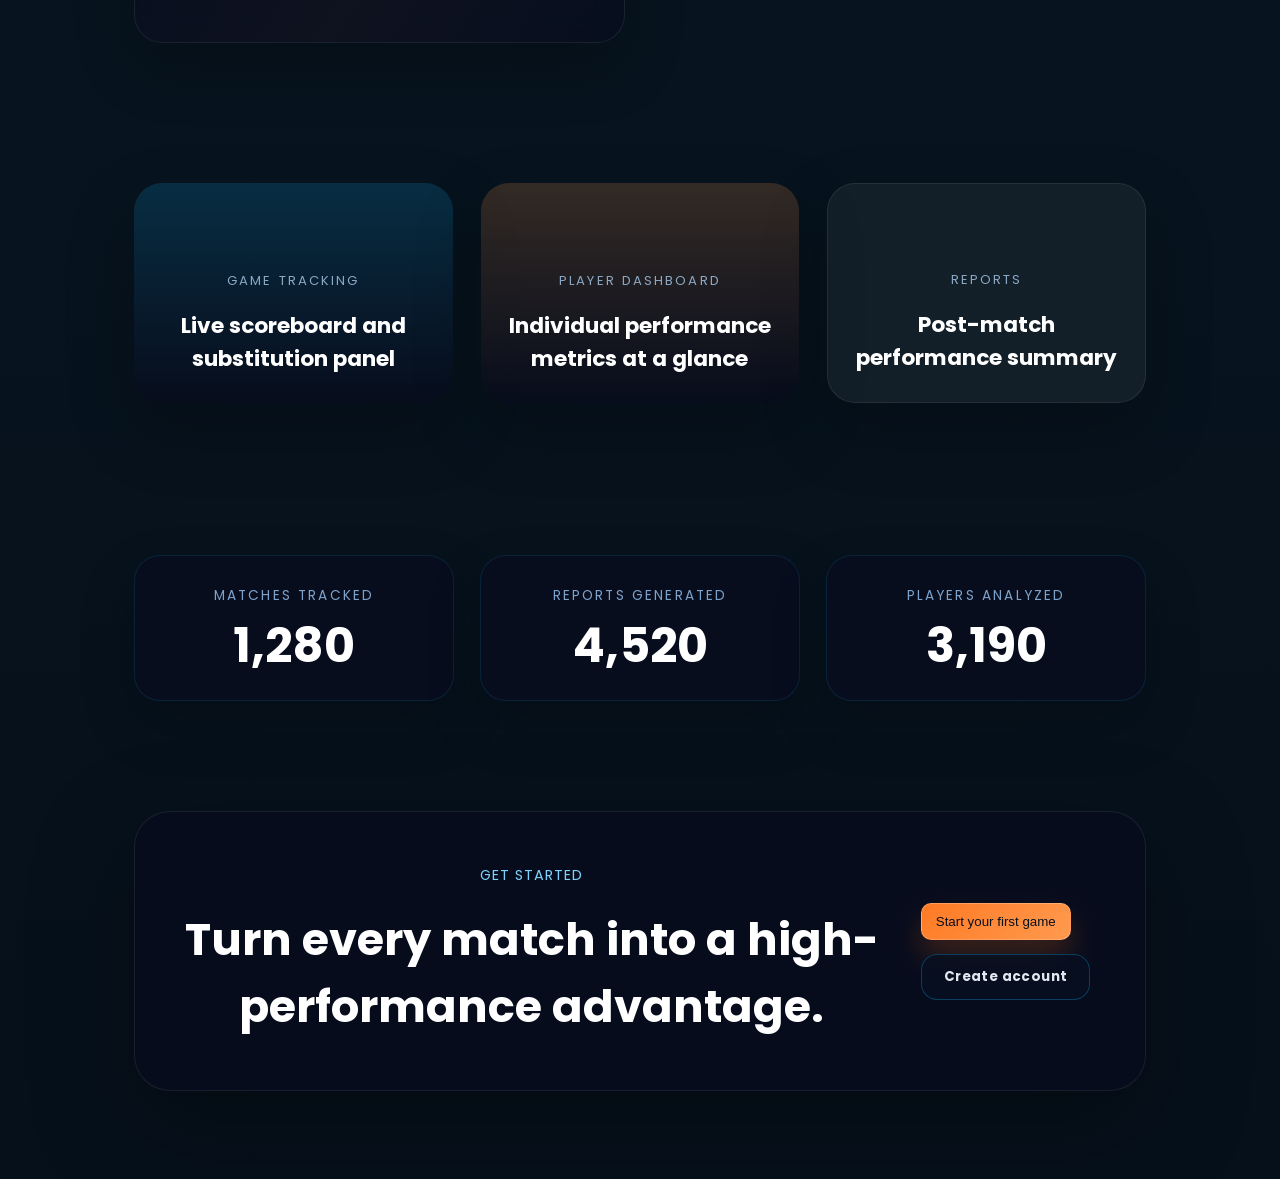
==== commit d5f654c2: "Add files via upload" ====
--- a/index.html
+++ b/index.html
@@ -103,15 +103,12 @@
         </div>
       </div>
      <div class="feature-showcase">
+      <div class="feature-grid-layout">
+    
 
   <!-- LARGE FEATURE -->
 
   <div class="feature-hero glass-card">
-
-    <div class="feature-hero-top">
-      <span class="feature-tag">LIVE TRACKING</span>
-      <span class="feature-live">ACTIVE</span>
-    </div>
 
     <h3>Live Match Intelligence</h3>
 
@@ -120,6 +117,13 @@
       and live player performance during every phase of the game.
     </p>
 
+    <div class="live-wave">
+      <span></span>
+      <span></span>
+      <span></span>
+      <span></span>
+    </div>
+
     <div class="hero-metrics">
       <div class="hero-metric">
         <span>Live Events</span>
@@ -139,44 +143,123 @@
 
   </div>
 
-  <!-- FEATURE GRID -->
-
-  <div class="feature-grid-small">
-
-    <div class="feature-card glass-card">
-      <span class="feature-mini-tag">ANALYTICS</span>
-
-      <h3>Player Analytics</h3>
-
-      <p>
-        Analyze shooting efficiency, defensive impact,
-        and player effectiveness across every quarter.
-      </p>
-    </div>
-
-    <div class="feature-card glass-card">
-      <span class="feature-mini-tag">REPORTS</span>
-
-      <h3>Instant Match Reports</h3>
-
-      <p>
-        Generate clean post-match summaries and export
-        performance insights instantly.
-      </p>
-    </div>
-
-    <div class="feature-card glass-card">
-      <span class="feature-mini-tag">CONTROL</span>
-
-      <h3>Live Substitutions</h3>
-
-      <p>
-        Manage player rotations and positional changes
-        with live match synchronization.
-      </p>
-    </div>
-
-  </div>
+  <!-- ANALYTICS -->
+
+<div class="feature-hero glass-card">
+
+  <h3>Player Analytics</h3>
+
+  <p>
+    Analyze shooting efficiency, defensive impact,
+    and player effectiveness across every quarter.
+  </p>
+
+  <div class="live-wave">
+    <span></span>
+    <span></span>
+    <span></span>
+    <span></span>
+  </div>
+
+  <div class="hero-metrics">
+
+    <div class="hero-metric">
+      <span>Accuracy</span>
+      <strong>92%</strong>
+    </div>
+
+    <div class="hero-metric">
+      <span>Players</span>
+      <strong>14</strong>
+    </div>
+
+    <div class="hero-metric">
+      <span>Impact</span>
+      <strong>+24</strong>
+    </div>
+
+  </div>
+
+</div>
+
+<!-- CONTROL -->
+
+<div class="feature-hero glass-card">
+
+  <h3>Live Control</h3>
+
+  <p>
+    Manage player rotations and positional changes
+    with live match synchronization.
+  </p>
+
+  <div class="live-wave">
+    <span></span>
+    <span></span>
+    <span></span>
+    <span></span>
+  </div>
+
+  <div class="hero-metrics">
+
+    <div class="hero-metric">
+      <span>Changes</span>
+      <strong>18</strong>
+    </div>
+
+    <div class="hero-metric">
+      <span>Rotations</span>
+      <strong>6</strong>
+    </div>
+
+    <div class="hero-metric">
+      <span>Sync</span>
+      <strong>100%</strong>
+    </div>
+
+  </div>
+
+</div>
+
+<!-- REPORTS -->
+
+<div class="feature-hero glass-card">
+
+  <h3>Instant Reports</h3>
+
+  <p>
+    Generate clean post-match summaries and
+    export performance insights instantly.
+  </p>
+
+  <div class="live-wave">
+    <span></span>
+    <span></span>
+    <span></span>
+    <span></span>
+  </div>
+
+  <div class="hero-metrics">
+
+    <div class="hero-metric">
+      <span>Reports</span>
+      <strong>54</strong>
+    </div>
+
+    <div class="hero-metric">
+      <span>Exports</span>
+      <strong>PDF</strong>
+    </div>
+
+    <div class="hero-metric">
+      <span>Insights</span>
+      <strong>AI</strong>
+    </div>
+
+  </div>
+
+</div>
+
 
  
   <!-- FUTURE FEATURES -->
--- a/style.css
+++ b/style.css
@@ -804,21 +804,69 @@
 }
 
 .section-header {
+  position: relative;
   display: flex;
   flex-direction: column;
   justify-content: center;
-  align-items: center;
+  align-items:center;
   text-align: center;
-  gap: 12px;
-  margin-bottom: 32px;
+  gap: 16px;
+  margin-bottom: 50px;
+  padding: 40px 20px;
+  border-radius: 32px;
+
+  background: linear-gradient(
+    145deg,
+    rgba(8,15,31,0.78),
+    rgba(10,22,42,0.45)
+  );
+
+  border: 1px solid rgba(14,165,233,0.10);
+  backdrop-filter: blur(18px);
+  overflow:hidden;
+}
+
+.section-header::before{
+  content:"";
+  position:absolute;
+  width: 320px;
+  height: 320px;
+  top: 180px;
+  left: 50%;
+  transform: translateX(-50%);
+  background: radial-gradient(circle, rgba(14,165,233,0.14), transparent 70%);
+  pointer-events: none;
 }
 
 .section-label {
   display: inline-block;
   text-transform: uppercase;
-  letter-spacing: 0.18em;
-  font-size: 0.85rem;
-  color: #7da7ce;
+  letter-spacing: 0.22em;
+  font-size: 0.78rem;
+  color: #7dd3fc;
+  margin-bottom: 8px;
+}
+
+.section-header h2{
+  margin: 0;
+  max-width: 720px;
+  font-size: clamp(2.4rem, 4vw, 3.4rem);
+  line-height: 1.1;
+  letter-spacing: -0.04rem;
+  color: #ffffff;
+  background: linear-gradient(
+    90deg,
+    #ffffff,
+    #7dd3fc,
+    #ffb067
+  );
+
+  background-size: 200% auto;
+  background-clip: text;
+  -webkit-background-clip: text;
+  color:transparent;
+  -webkit-text-fill-color: transparent;
+  animation: heroGlowMove 8s ease-in0out infinite;
 }
 
 #features:target .section-header,
@@ -841,6 +889,19 @@
   display: flex;
   flex-direction: column;
   gap: 34px;
+}
+
+/* ================= FEATURE GRID LAYOUT ================= */
+
+.feature-grid-layout {
+  display: grid;
+
+  grid-template-columns:
+    repeat(2, minmax(320px, 1fr));
+
+  gap: 30px;
+
+  align-items: stretch;
 }
 
 /* LARGE HERO FEATURE */
@@ -871,6 +932,12 @@
   box-shadow:
     0 30px 90px rgba(0,0,0,0.35),
     0 0 40px rgba(14,165,233,0.06);
+
+    text-align: center;
+    display: flex;
+    flex-direction: column;
+    align-items: center;
+    min-height: 420px;
 }
 
 .feature-hero:hover{
@@ -922,12 +989,13 @@
 }
 
 .feature-hero-top {
+  width: 100%;
   display: flex;
 
   justify-content: space-between;
   align-items: center;
 
-  margin-bottom: 26px;
+  margin-bottom: 30px;
 }
 
 .feature-tag {
@@ -987,15 +1055,72 @@
   font-size: 1.05rem;
 }
 
+.live-wave{
+  position:absolute;
+  right: 50px;
+  bottom: 40px;
+  display:flex;
+  align-items: flex-end;
+  gap:12px;
+  opacity:0.5;
+}
+
+.live-wave span{
+  width: 12px;
+  border-radius: 20px;
+  background: linear-gradient(
+    180deg,
+    #0ea5e9,
+    #ff9444
+  );
+
+  box-shadow:
+  0 0 18px rgba(14,165,233,0.45),
+  0 0 24px rgba(255,148,68,0.25);
+
+  animation: wavePulse 1.5s ease-in-out infinite;
+}
+
+.live-wave span:nth-child(1){
+  height: 45px;
+}
+
+.live-wave span:nth-child(2){
+height: 90px;
+animation-delay: 0.2s;
+}
+
+.live-wave span:nth-child(3){
+height: 65px;
+animation-delay: 0.4s;
+}
+
+.live-wave span:nth-child(4){
+height: 100px;
+animation-delay: 0.6s;
+}
+
+@keyframes wavePulse {
+  0%, 100% {
+    transform: scaleY(1);
+    opacity: 0.7;
+  }
+  50% {
+    transform: scaleY(1.4);
+    opacity: 1;
+  }
+}
+
+
 /* METRICS */
 
 .hero-metrics {
   display: flex;
   flex-wrap: wrap;
-
+  justify-content: center;
+  align-items: center;
   gap: 18px;
-
-  margin-top: 34px;
+  margin-top: 42px;
 }
 
 .hero-metric {
@@ -1005,7 +1130,8 @@
   transform 0.3s ease,
   border-color 0.3s ease,
   background 0.3s ease;
-
+  text-align: center;
+  min-width:170px;
 
   min-width: 140px;
 
@@ -1064,34 +1190,8 @@
   font-size: 1.5rem;
 }
 
-/* SMALL FEATURE GRID */
-
-.feature-grid-small {
-  display: grid;
-
-  grid-template-columns:
-    repeat(auto-fit, minmax(260px, 1fr));
-
-  gap: 24px;
-}
-
-.feature-mini-tag {
-
-  padding: 8px 14px;
-  border-radius: 999px;
-  background: rgba(14,165,233,1.10);
-  border: 1px solid rgba(14,165,233,0.16);
-
-  display: inline-block;
-
-  margin-bottom: 18px;
-
-  font-size: 0.74rem;
-
-  letter-spacing: 0.14em;
-
-  color: #7dd3fc;
-}
+
+
 
 /* FUTURE SECTION */
 
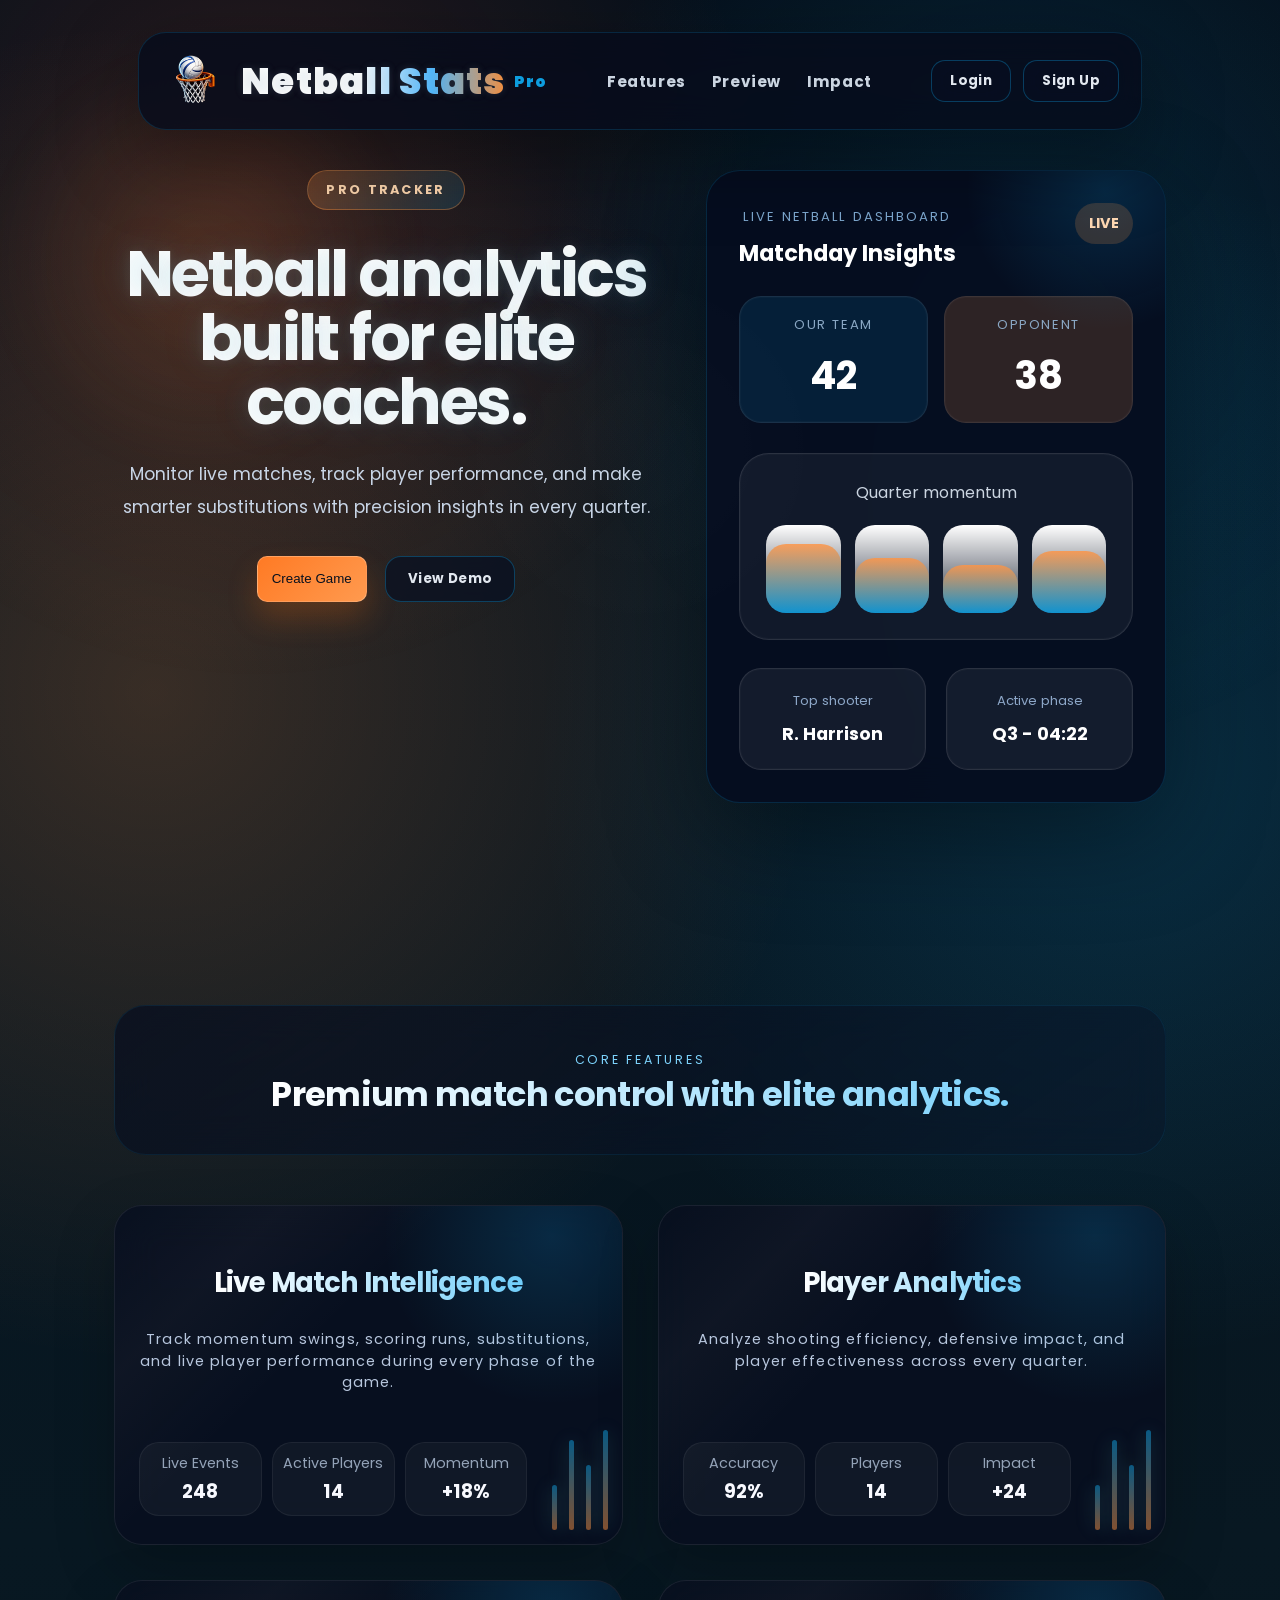
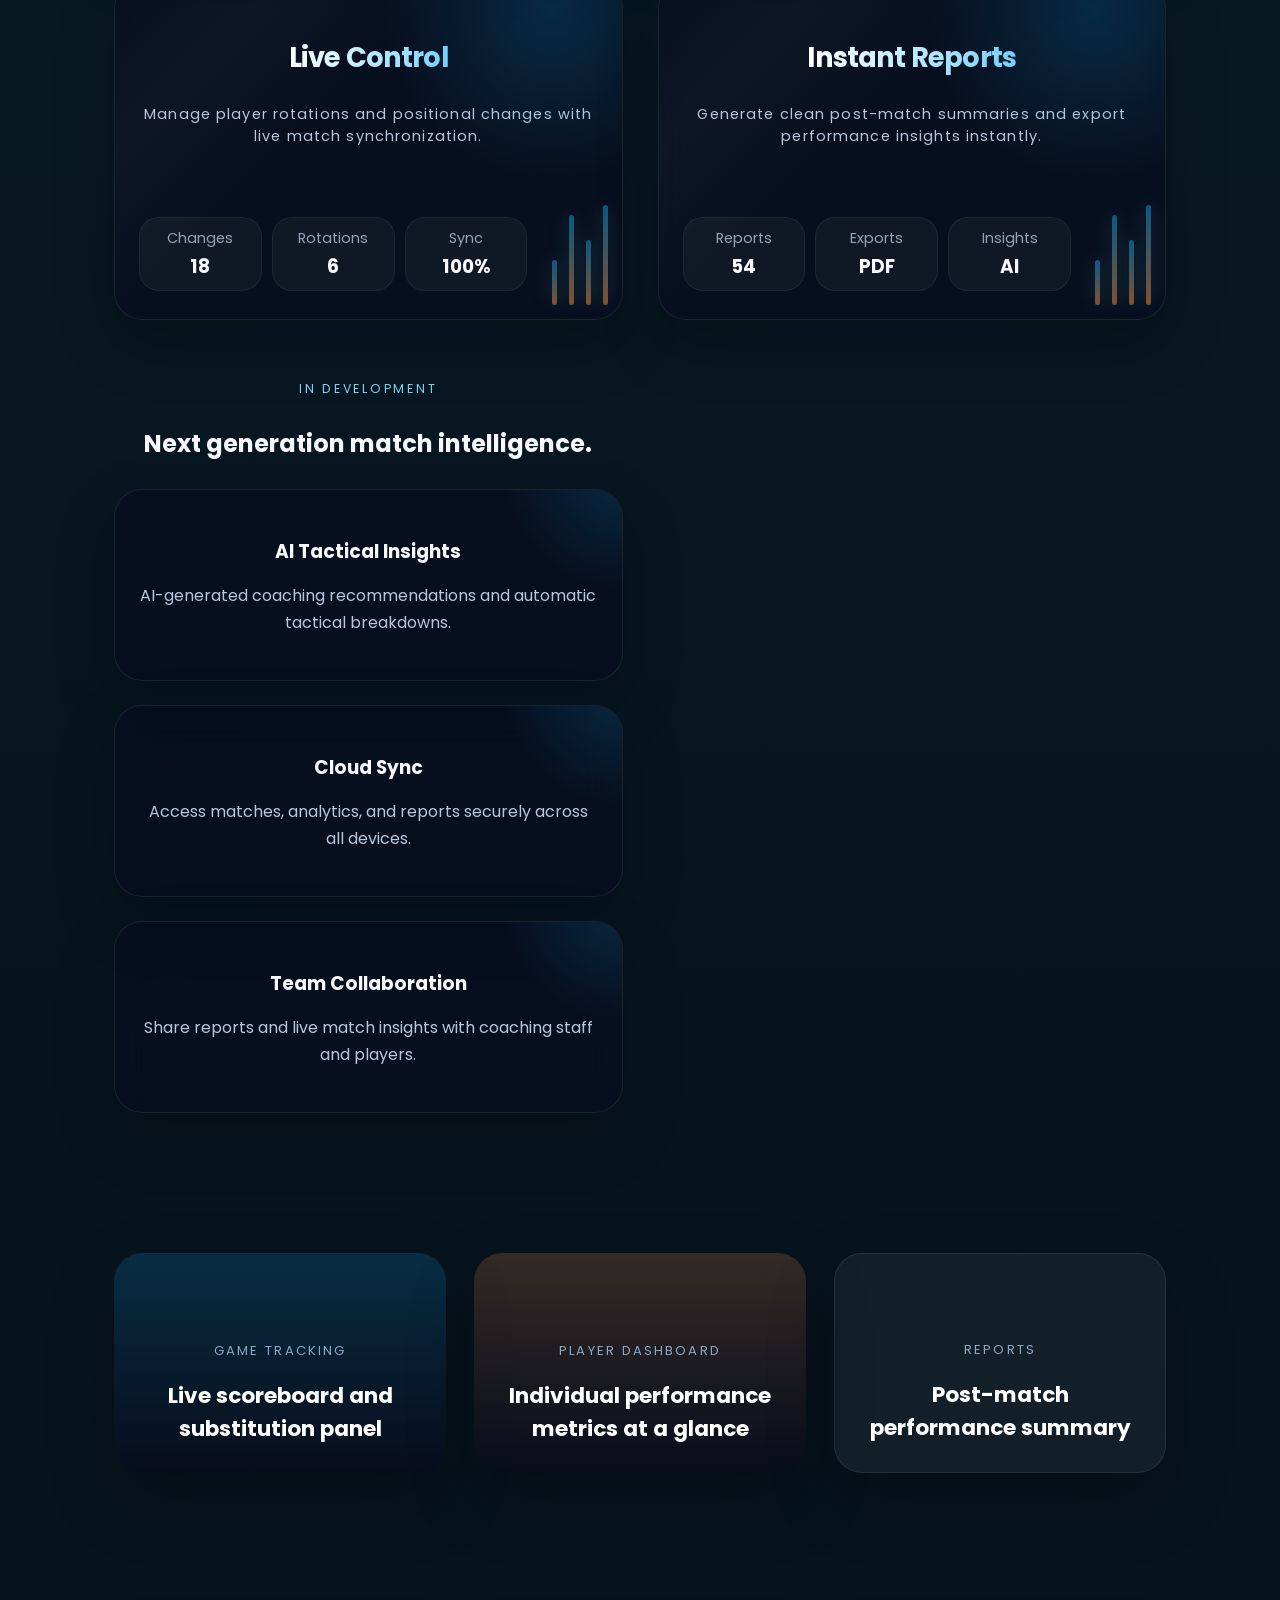
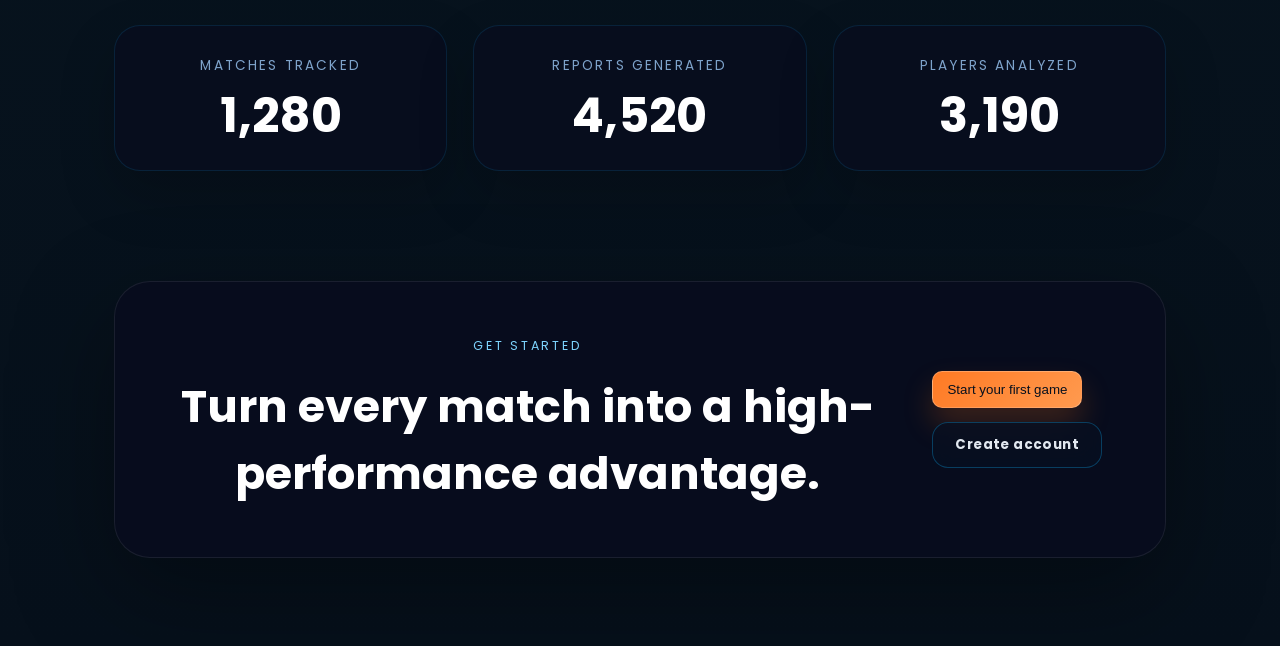
==== commit 141993e9: "Add files via upload" ====
--- a/index.html
+++ b/index.html
@@ -1,22 +1,19 @@
-<!DOCTYPE html>
-<html lang="en">
-<head>
-<meta charset="UTF-8">
-<meta name="apple-mobile-web-app-capable" content="yes">
-<meta name="apple-mobile-web-app-status-bar-style" content="black-translucent">
-<link rel="manifest" href="manifest.json">
-<meta name="theme-color" content="#ff5c2b">
-<meta name="viewport" content="width=device-width, initial-scale=1.0, viewport-fit=cover">
-<link rel="apple-touch-icon" href="icon-192.png">
-<title>Netball Stats</title>
-<link rel="stylesheet" href="style.css">
-<link href="https://fonts.googleapis.com/css2?family=Poppins:wght@700;800;900&display=swap" rel="stylesheet">
-</head>
-<body>
-
-<!-- ================= HOME ================= -->
-
-
+﻿<!DOCTYPE html>
+<html lang="en">
+<head>
+<meta charset="UTF-8">
+<meta name="apple-mobile-web-app-capable" content="yes">
+<meta name="apple-mobile-web-app-status-bar-style" content="black-translucent">
+<link rel="manifest" href="manifest.json">
+<meta name="theme-color" content="#ff5c2b">
+<meta name="viewport" content="width=device-width, initial-scale=1.0, viewport-fit=cover">
+<link rel="apple-touch-icon" href="assets/icons/icon-192.png">
+<title>Netball Stats</title>
+<link rel="stylesheet" href="css/website.css">
+<link href="https://fonts.googleapis.com/css2?family=Poppins:wght@700;800;900&display=swap" rel="stylesheet">
+<script src="js/website.js" defer></script>
+</head>
+<body class="website-page">
 <div id="home" class="home-container">
 
   <header class="home-nav">
@@ -284,6 +281,7 @@
       </div>
 
       <div class="future-card glass-card">
+        <div class="shine"></div>
         <h3>Cloud Sync</h3>
 
         <p>
@@ -355,8 +353,8 @@
       </div>
     </section>
   </div>
-</div>
-
+</div>
+
 <!-- ================= DEMO ================= -->
 
 <div id="demoScreen" class="demo-container" style="display:none;">
@@ -438,259 +436,14 @@
 
   </div>
 
-</div>
-
-
-<!-- ================= SETUP ================= -->
-<div id="newGameScreen" class="setup-container" style="display:none;">
-
-  <button class="back-btn" onclick="goHome()">← Back to Home</button>
-
-  <h1>GAME SETUP</h1>
-  <p class="subtitle">Configure teams and tracking format.</p>
-
-  <div class="setup-grid">
-
-    <div class="card">
-      <h3>🏆 TEAMS</h3>
-
-      <label>Your Team</label>
-      <input id="teamA" placeholder="Our Team">
-
-      <label>Opponent</label>
-      <input id="teamB" placeholder="Opponent">
-
-      <label>Team Color</label>
-      <input type="color" id="teamAColor" value="#ff5c2b">
-
-      <label>Opponent Color</label>
-      <input type="color" id="teamBColor" value="#0ea5e9">
-    </div>
-
-    <div class="card">
-      <h3>⏱ FORMAT</h3>
-
-      <label>Match Mode</label>
-      <select id="matchMode">
-        <option value="Tournament">Tournament</option>
-        <option value="Friendly">Friendly</option>
-        <option value="Practice">Practice</option>
-      </select>
-
-      <label>Game Type</label>
-      <select id="gameType" onchange="updateRoster()">
-        <option value="7">7-a-side</option>
-        <option value="6">6-a-side</option>
-      </select>
-
-      <label>Periods</label>
-      <select id="quarters">
-        <option value="4">Quarters</option>
-        <option value="2">Halves</option>
-      </select>
-
-      <label>Period Duration</label>
-      <select id="gameLength">
-        <option value="5">5 Seconds</option>
-        <option value="900">15 Minutes</option>
-        <option value="600">10 Minutes</option>
-        <option value="480" selected>8 Minutes</option>
-        <option value="420">7 Minutes</option>
-      </select>
-    </div>
-
-  </div>
-
-  <div class="roster-header">
-  <h3>👥 OUR TEAM ROSTER</h3>
-
-  <select id="quarterSelect" onchange="updateRoster()">
-    <option value="1">Q1</option>
-    <option value="2">Q2</option>
-    <option value="3">Q3</option>
-    <option value="4">Q4</option>
-  </select>
-</div>
-
-<div class="card roster-card">
-  <div id="rosterGrid" class="roster-grid"></div>
-</div>
-
-  <button class="start-btn" onclick="startGame()">Start Match</button>
-
-</div>
-
-<!-- ================= GAME ================= -->
- <div id="game" style="display:none;">
-  
-  <button class="back-btn game-back-btn" onclick="goHome()">⬅ Back</button>
-
-  <!-- TOP BAR -->
-  <div class="top-bar">
-
-    <!-- LEFT -->
-    <div class="score-side">
-      <span id="teamAName" class="team-label">OUR TEAM</span>
-      <h1 id="teamAScore">0</h1>
-      <div class="score-buttons placeholder"></div>
-    </div>
-
-    <!-- CENTER -->
-    <div class="center-bar">
-      <div id="period">Q1</div>
-      <div id="timer">10:00</div>
-
-      <div class="controls">
-        <button id="playBtn" onclick="toggleTimer()">▶</button>
-        <button onclick="nextQuarterConfirm()">➡</button>
-        <button onclick="showStatsPage()">⚙</button>
-      </div>
-    </div>
-
-    <!-- RIGHT -->
-    <div class="score-side right">
-      <span id="teamBName" class="team-label">OPPONENT</span>
-      <h1 id="teamBScore">0</h1>
-
-      <div class="score-buttons">
-        <button onclick="addOpponentScore(1)">+</button>
-        <button onclick="addOpponentScore(-1)">−</button>
-      </div>
-    </div>
-
-  </div>
-
-  <!-- ✅ GAME WRAPPER NOW INSIDE -->
-  <div class="game-wrapper">
-    <div class="game-layout">
-
-      <!-- 🔝 ROW 1 -->
-<div class="top-row">
-
-  <div class="left-panel">
-    <h4 class="section-title">SELECT PLAYER</h4>
-    <div id="players" class="player-grid"></div>
-  </div>
-
- <div class="action-row-grid">
-
- <div class="action-box shooting-box">
-
-  <div class="shoot-header">
-    <h4 class="section-label blue">SHOOTING</h4>
-    <h2 id="playerTitle">Select Player</h2>
-  </div>
-
-  <div id="shootingActions" class="action-row"></div>
-
-</div>
-
-  <div class="action-box substitution-box">
-    <h4 class="section-label orange">SUBSTITUTIONS</h4>
-    <div class="substitution-panel">
-      <label>Player Out</label>
-      <select id="subOutSelect"></select>
-
-      <label>Player In</label>
-      <select id="subInSelect"></select>
-
-      <button class="secondary-btn" onclick="substitutePlayer()">Substitute</button>
-    </div>
-  </div>
-
-    </div>
-
-    <div class="action-box">
-      <h4 class="section-label red">BAD</h4>
-      <div class="action-grid bad-actions">
-        <button onclick="recordAction('bad pass')">Bad Pass</button>
-        <button onclick="recordAction('dropped')">Dropped</button>
-        <button onclick="recordAction('net abuse')">Net Abuse</button>
-        <button onclick="recordAction('contact')">Contact</button>
-        <button onclick="recordAction('obstruction')">Obstruction</button>
-        <button onclick="recordAction('footwork')">Footwork</button>
-        <button onclick="recordAction('linebreak')">Linebreak</button>
-        <button onclick="recordAction('attitude')">Attitude</button>
-        <button onclick="recordAction('replay')">Replay</button>
-        <button onclick="recordAction('offside')">Offside</button>
-      </div>
-    </div>
-
-  </div>
-
-</div>
-
-</div>
-
-<div class="events-panel">
-  <h4 class="section-title">RECENT EVENTS</h4>
-  <div id="log" class="event-log"></div>
-</div>
-
-      <!-- 🔥 ROW 3 -->
-      <div class="undo-container">
-        <button id="undoBtn" onclick="undoLastAction()">⟲ Undo</button>
-      </div>
-
-    </div>  
-  </div>
-
-</div>
-
-<!-- ================= POSITION MODAL ================= -->
-<div id="positionModal" class="modal" style="display:none;">
-  <div class="modal-content">
-    <h2>END Q<span id="quarterDisplay">1</span> — POSITION SWAP</h2>
-
-<div id="positionSwap"></div>
-
-<div class="modal-actions">
-  <button onclick="closePositionModal()">Cancel</button>
-  <button class="primary" onclick="startNextQuarter()">Start Next</button>
-  <button class="danger" onclick="endGame()">End Game</button>
-</div>
-  </div>
-</div>
-
-<!-- ================= STATS SCREEN ================= -->
-<div id="statsScreen" style="display:none; padding:20px;">
-
-  <button class="back-btn stats-back-btn" onclick="handleStatsBack()">⬅ Back</button>
-
-  <h1 id="statsTitle">Match Stats</h1>
-
-  <div id="statsContent"></div>
-
-</div>
-
-<script src="script.js"></script>
-<script>
-if ("serviceWorker" in navigator) {
-  navigator.serviceWorker.register("service-worker.js").then(registration => {
-    registration.addEventListener("updatefound", () => {
-      const newWorker = registration.installing;
-      newWorker.addEventListener("statechange", () => {
-        if (newWorker.state === "installed" && navigator.serviceWorker.controller) {
-          // New version available
-          if (confirm("A new version of Netball Stats is available. Reload to update?")) {
-            window.location.reload();
-          }
-        }
-      });
-    });
-  });
-}
-</script>
-
+</div>
+
 <div id="toast" class="toast">
   <div class="toast-icon">🚀</div>
   <div class="toast-content">
     <h4> Coming Soon</h4>
     <P> Authentication System is curently in development.</P>
   </div>
-</div>
-
-
-
-</body>
-</html>+</div>
+</body>
+</html>
--- a/css/website.css
+++ b/css/website.css
@@ -0,0 +1,1776 @@
+﻿/* ===== GLOBAL ===== */
+
+html {
+  scroll-behavior: smooth;
+}
+
+*{
+  box-sizing: border-box;
+}
+
+body{
+  background:
+    radial-gradient(Circle at 12% 18%, rgba(255,148,68,0.20), transparent 20%),
+    radial-gradient(circle at 88% 20%, rgba(14,165,233,0.18), transparent 18%),
+    linear-gradient(180deg, #06101b 0%, #081822 40%, #06101b 100%);
+    color: #f8f9ff;
+    min-height: 100vh;
+    font-family: 'Poppins', sans-serif;
+}
+
+/* Glow overlay */
+body::before {
+  content: "";
+  position: fixed;
+  inset: 0;
+  background:
+    radial-gradient(circle at 20% 20%, rgba(255,92,43,0.15), transparent 40%),
+    radial-gradient(circle at 80% 30%, rgba(14,165,233,0.15), transparent 40%);
+  pointer-events: none;
+  z-index: 0;
+}
+
+body::after{
+  content: "";
+  position: fixed;
+  inset: 0;
+  pointer-events: none;
+  background: radial-gradient(circle, rgba(255,255,255,0.04), transparent 22%);
+  opacity: 0.3;
+  mix-blend-mode: screen;
+}
+
+/* Ensure UI above background */
+#home,
+.demo-container,
+.home-wrapper {
+  width: 100%;
+  max-width: 1100px;
+  margin: 0 auto;
+}
+
+
+/* ===== BUTTONS ===== */
+
+button {
+  padding: 10px 14px;
+  border-radius: 10px;
+  border: none;
+  cursor: pointer;
+  transition: all 0.15s ease;
+  -webkit-tap-highlight-color: transparent; 
+}
+
+button:hover {
+  transform: scale(1.05);
+  opacity: 0.9;
+}
+
+button:active {
+  transform: scale(0.95);
+  opacity: 0.85;
+}
+
+/* ===== HOME ===== */
+
+.home-container {
+  padding: 60px 20px;
+  text-align: center;
+}
+
+/* BADGE */
+.badge {
+  display: inline-block;
+  padding: 10px 22px;
+  border-radius: 20px;
+  font-size: 0.95rem;
+  color: #ff5c2b;
+  border: 1px solid rgba(255,92,43,0.6);
+  margin-bottom: 25px;
+  box-shadow: 0 0 15px rgba(255,92,43,0.4);
+}
+
+/* HERO */
+.hero {
+  text-align: center;
+  margin-bottom: clamp(20px, 4vw, 40px);
+}
+
+.hero h1 {
+  font-size: clamp(1.8rem, 5vw, 3rem);
+}
+
+.hero h1 span {
+  color: #ff5c2b;
+  text-shadow: 0 0 20px rgba(255,92,43,0.6);
+}
+
+.hero p {
+  color: #94a3b8;
+  font-size: 16px;
+  max-width: 600px;
+  margin: 15px auto 35px;
+}
+
+.hero-actions {
+  display: inline-flex;
+  flex-wrap: wrap;
+  justify-content: center;
+  gap: 12px;
+  margin-bottom: 12px;
+}
+
+.install-note {
+  color: #cbd5e1;
+  font-size: 0.95rem;
+  max-width: 640px;
+  margin: 0 auto 20px;
+  line-height: 1.6;
+}
+
+.install-banner {
+  background: linear-gradient(135deg, #ff5c2b, #ff784f);
+  color: white;
+  padding: 15px;
+  border-radius: 12px;
+  margin: 20px auto;
+  max-width: 600px;
+  text-align: center;
+  box-shadow: 0 4px 15px rgba(255,92,43,0.3);
+}
+
+.install-banner p {
+  margin: 0 0 10px;
+  font-weight: bold;
+}
+
+.install-banner button {
+  background: rgba(255,255,255,0.2);
+  border: 1px solid rgba(255,255,255,0.3);
+  color: white;
+  padding: 8px 16px;
+  margin: 0 5px;
+  border-radius: 8px;
+  cursor: pointer;
+}
+
+.install-banner button:hover {
+  background: rgba(255,255,255,0.3);
+}
+
+/* CTA BUTTON */
+.primary-btn {
+  background: linear-gradient(135deg, #ff7a24, #ff9a4f);
+  border: 1px solid rgba(255,255,255,0.22);
+  box-shadow: 0 16px 30px rgba(255,112,15,0.22);
+  color: #08101e;
+}
+
+.auth-actions .primary-btn {
+  box-shadow: none;
+}
+
+.primary-btn:hover {
+  transform: translateY(-2px);
+  box-shadow: 0 20px 34px rgba(255,148,68,0.25);
+}
+
+.install-btn {
+  margin-top: 18px;
+  padding: 12px 24px;
+  background: rgba(255,255,255,0.12);
+  border: 1px solid rgba(255,255,255,0.18);
+  color: white;
+  border-radius: 12px;
+  font-weight: 600;
+}
+
+.install-btn:hover {
+  background: rgba(255,92,43,0.18);
+  transform: scale(1.03);
+}
+
+/* ---- HOME PAGE ---- */
+.home-container {
+  min-height: 100vh;
+  padding: 24px 24px 80px;
+}
+
+.home-wrapper {
+  width: 100%;
+  max-width: 1440px;
+  margin: 0 auto;
+}
+
+.home-nav {
+  position: relative;
+  margin: 0 auto 40px;
+  width: calc(100% - 48px);
+  max-width: 1440px;
+  z-index: 999;
+  display: flex;
+  justify-content: space-between;
+  align-items: center;
+  gap: 18px;
+  padding: 14px 22px;
+  background: rgba(7, 12, 28, 0.82);
+  border: 1px solid rgba(14,165,233,0.18);
+  border-radius: 28px;
+  box-shadow: 0 28px 80px rgba(0, 0, 0, 0.35);
+  backdrop-filter: blur(18px);
+}
+
+
+.logo {
+  display: flex;
+  align-items: center;
+  gap: 12px;
+
+  font-size: 2.3rem;
+  font-weight: 900;
+  letter-spacing: 0.08rem;
+
+  
+  color: #ffffff;
+  -webkit-font-smoothing: antialiased;
+  text-rendering: optimizeLegibility;
+
+  transition: all 0.3s ease;
+}
+
+
+.logo-icon {
+  width: 68px;
+  height: 68px;
+  background: url('../assets/logos/Logo.jpg.png') center center / cover no-repeat;
+  border-radius: 6px;
+  display: flex;
+  align-items: center;
+  justify-content: center;
+  position: relative;
+}
+
+.logo-text{
+  display: flex;
+  gap: 8px;
+  align-items: center;
+}
+
+.logo-main {
+  display: inline-block;
+  background: linear-gradient(
+    90deg,
+    #ffffff 0%,
+    #ffffff 45%,
+    #4db8ff 72%,
+    #ff8c32 100%
+  );
+  -webkit-background-clip: text;
+  background-clip: text;
+  -webkit-text-fill-color: transparent;
+  text-shadow: 0 0 8px rgba(77, 184, 255, 0.12), 0 0 12px rgba(255, 140, 50, 0.08);
+  animation: logoFade 8s ease-in-out infinite;
+}
+
+.pro-badge {
+  color: #0ea5e9;
+  font-size: 0.95rem;
+  opacity: 0.95;
+}
+
+@keyframes logoFade {
+  0%, 80% {
+    opacity: 1;
+  }
+  50% {
+    opacity: 0.75;
+  }
+}
+
+.nav-links{
+  display: flex;
+  gap: 26px;
+  align-items: center;
+
+  font-family: 'Poppins', sans-serif;
+  font-weight: 700;
+  letter-spacing: 0.04em;
+
+  color: #cbd5e1;
+  font-size: 0.95rem;
+}
+
+.nav-links a {
+  position: relative;
+
+  color: inherit;
+  text-decoration: none;
+
+  transition:
+    color 0.25s ease,
+    transform 0.25s ease,
+    text-shadow 0.25s ease;
+
+  display: inline-block;
+}
+
+.nav-links a::after {
+  content: "";
+
+  position: absolute;
+  left: 0;
+  bottom: -6px;
+
+  width: 0%;
+  height: 2px;
+
+  border-radius: 999px;
+
+  background: linear-gradient(
+    90deg,
+    #0ea5e9,
+    #ff9444
+  );
+
+  transition: width 0.25s ease;
+}
+
+.nav-links a:hover::after {
+  width: 100%;
+}
+
+.nav-links a:hover {
+  color: #ffffff;
+
+  text-shadow: 0 0 10px rgba(14,165,233,0.45);
+  transform: translateY(-1px);
+}
+
+.auth-actions {
+  display: flex;
+  gap: 12px;
+  align-items: center;
+}
+
+.nav-btn {
+  position: relative;
+
+  display: inline-flex;
+  align-items: center;
+  justify-content: center;
+
+  padding: 10px 18px;
+
+  border-radius: 14px;
+
+  background: rgba(8, 16, 34, 0.72);
+
+  border: 1px solid rgba(14,165,233,0.32);
+
+  color: #e2e8f0;
+
+  font-family: 'Poppins', sans-serif;
+  font-weight: 700;
+  letter-spacing: 0.03em;
+
+  backdrop-filter: blur(12px);
+
+  overflow: hidden;
+
+  transition:
+    transform 0.25s ease,
+    box-shadow 0.25s ease,
+    border-color 0.25s ease,
+    background 0.25s ease;
+}
+
+.nav-btn:hover {
+  transform: translateY(-2px);
+
+  border-color: rgba(255,148,68,0.55);
+
+  background: rgba(14,165,233,0.08);
+
+  box-shadow:
+    0 12px 28px rgba(14,165,233,0.16),
+    0 0 18px rgba(255,148,68,0.12);
+}
+
+.nav-btn::before {
+  content: "";
+
+  position: absolute;
+  top: 0;
+  left: -120%;
+
+  width: 100%;
+  height: 100%;
+
+  background:
+    linear-gradient(
+      120deg,
+      transparent,
+      rgba(255,255,255,0.22),
+      transparent
+    );
+
+  transition: left 0.7s ease;
+}
+
+.nav-btn:hover::before {
+  left: 120%;
+}
+
+.secondary-btn {
+  position: relative;
+
+  display: inline-flex;
+  align-items: center;
+  justify-content: center;
+
+  padding: 12px 22px;
+
+  border-radius: 16px;
+
+  background: rgba(8, 16, 34, 0.72);
+
+  border: 1px solid rgba(14,165,233,0.32);
+
+  color: #e2e8f0;
+
+  font-family: 'Poppins', sans-serif;
+  font-weight: 700;
+  letter-spacing: 0.03em;
+
+  backdrop-filter: blur(12px);
+
+  overflow: hidden;
+
+  transition:
+    transform 0.25s ease,
+    box-shadow 0.25s ease,
+    border-color 0.25s ease,
+    background 0.25s ease;
+}
+
+.secondary-btn:hover {
+  transform: translateY(-2px);
+
+  border-color: rgba(255,148,68,0.55);
+
+  background: rgba(14,165,233,0.08);
+
+  box-shadow:
+    0 12px 28px rgba(14,165,233,0.16),
+    0 0 18px rgba(255,148,68,0.12);
+}
+
+.secondary-btn::before {
+  content: "";
+
+  position: absolute;
+  top: 0;
+  left: -120%;
+
+  width: 100%;
+  height: 100%;
+
+  background:
+    linear-gradient(
+      120deg,
+      transparent,
+      rgba(255,255,255,0.22),
+      transparent
+    );
+
+  transition: left 0.7s ease;
+}
+
+.secondary-btn:hover::before {
+  left: 120%;
+}
+
+.hero-section {
+  position: relative;
+  margin-top: 10px;
+  padding-bottom: 72px;
+}
+
+.hero-grid {
+  display: grid;
+  grid-template-columns: minmax(360px, 1.2fr) minmax(460px, 1fr);
+  gap: 48px;
+  align-items: start;
+}
+
+.hero-left {
+  max-width: 620px;
+  position: relative;
+}
+
+.hero-left::before{
+  content:"";
+  position: absolute;
+  width: 420px;
+  height: 420px;
+  top: -120px;
+  left: -120px;
+  background:
+    radial-gradient(
+      circle, rgba(255,148,68,0.14),
+      transparent 70%
+    );
+
+    z-index: -1;
+    filter: blur(20px);
+}
+
+.hero-badge {
+  display: inline-flex;
+  align-items: center;
+  justify-content: center;
+  padding: 10px 18px;
+  border-radius: 999px;
+  letter-spacing: 0.18em;
+  text-transform: uppercase;
+  font-weight: 700;
+  font-size: 0.8rem;
+  background: linear-gradient(135deg, rgba(255,148,68,0.24), rgba(14,165,233,0.16));
+  border: 1px solid rgba(255,148,68,0.35);
+  color: #ffd8b0;
+}
+
+.hero-title {
+  margin: 32px 0 24px;
+  font-size: clamp(3.2rem, 5vw, 4.6rem);
+  line-height: 1.0;
+  letter-spacing: -0.04em;
+  color: #ffffff;
+  text-transform: none;
+  text-shadow:
+  0 0 12px rgba(255,255,255,0.08),
+  0 0 28px rgba(14,165,233,0.16),
+  0 0 52px rgba(255,148,68,0.10);
+  background: linear-gradient(
+    90deg,
+    #ffffff 0%,
+    #ffffff 45%,
+    #7dd3fc 72%,
+    #ffb067 100%
+  );
+
+  background-size: 200% 100%;
+  background-clip: text;
+-webkit-background-clip: text;
+
+color: transparent;
+-webkit-text-fill-color: transparent;
+
+  animation: heroGlowMove 8s ease-in-out infinite,
+  heroFadeUp 1.1s ease;
+}
+
+@keyframes heroGlowMove {
+  0%, 100% {
+    background-position: 0% center;
+  }
+  50% {
+    background-position: 100% center;
+  }
+}
+
+@keyframes heroFadeUp {
+  0% {
+    opacity: 0;
+    transform: translateY(30px);
+  }
+  100% {
+    opacity: 1;
+    transform: translateY(0);
+  }
+}
+
+.hero-subtitle {
+  color: #c8d5e6;
+  font-size: 1.08rem;
+  line-height: 1.9;
+  max-width: 65rem;
+}
+
+.hero-actions {
+  display: flex;
+  flex-wrap: wrap;
+  gap: 18px;
+  margin-top: 32px;
+}
+
+
+.hero-right {
+  position: relative;
+}
+
+.dashboard-preview {
+  animation: floatDashboard 6s ease-in-out infinite;
+  position: relative;
+  overflow: hidden;
+  padding: 32px;
+  border-radius: 34px;
+  background: rgba(6, 13, 31, 0.95);
+  border: 1px solid rgba(14,165,233,0.18);
+  box-shadow: 0 32px 100px rgba(0, 0, 0, 0.38);
+  backdrop-filter: blur(22px);
+}
+
+@keyframes floatDashboard {
+  0%, 100% {
+    transform: translateY(0);
+  }
+  50% {
+    transform: translateY(-12px);
+  }
+}
+
+
+.dashboard-preview::before {
+  content: "";
+  position: absolute;
+  width: 280px;
+  height: 280px;
+  top: -120px;
+  right: -80px;
+  background:
+    radial-gradient(
+      circle, rgba(14,165,233,0.18),
+      transparent 70%
+    );
+  pointer-events: none;
+}
+
+.dashboard-header {
+  position: relative;
+  display: flex;
+  justify-content: space-between;
+  align-items: flex-start;
+  gap: 16px;
+  margin-bottom: 26px;
+  z-index: 1;
+}
+
+.panel-label {
+  display: inline-block;
+  font-size: 0.82rem;
+  letter-spacing: 0.16em;
+  color: #7da7ce;
+  text-transform: uppercase;
+}
+
+.dashboard-header h2 {
+  margin: 8px 0 0;
+  font-size: 1.4rem;
+  color: #ffffff;
+}
+
+.status-pill {
+  padding: 10px 14px;
+  border-radius: 999px;
+  background: rgba(255, 148, 68, 0.18);
+  color: #ffd9b4;
+  font-weight: 700;
+  font-size: 0.9rem;
+}
+
+.score-panel {
+  display: grid;
+  grid-template-columns: 1fr 1fr;
+  gap: 16px;
+  z-index: 1;
+}
+
+.score-card {
+  padding: 18px 20px;
+  border-radius: 22px;
+  background: rgba(255,255,255,0.05);
+  border: 1px solid rgba(255,255,255,0.08);
+  box-shadow: inset 0 0 0 1px rgba(255,255,255,0.02);
+}
+
+.score-card span {
+  display: block;
+  color: #8aa7c4;
+  font-size: 0.82rem;
+  letter-spacing: 0.12em;
+  text-transform: uppercase;
+}
+
+.score-card strong {
+  display: block;
+  margin-top: 12px;
+  font-size: 2.4rem;
+  color: #ffffff;
+}
+
+.blue-card {
+  background: rgba(14,165,233,0.12);
+}
+
+.orange-card {
+  background: rgba(255,148,68,0.16);
+}
+
+.chart-panel {
+  margin-top: 30px;
+  padding: 26px;
+  border-radius: 30px;
+  background: rgba(255,255,255,0.05);
+  border: 1px solid rgba(255,255,255,0.1);
+  box-shadow: inset 0 0 0 1px rgba(255,255,255,0.02);
+}
+
+.chart-title {
+  color: #cbd5e1;
+  font-size: 1rem;
+  margin-bottom: 20px;
+}
+
+.chart-bar-row {
+  display: grid;
+  grid-template-columns: repeat(4, minmax(0, 1fr));
+  gap: 14px;
+}
+
+.chart-bar {
+  height: 88px;
+  border-radius: 20px;
+  background: linear-gradient(180deg, #ffffff 0%, rgba(255,255,255,0.08) 100%);
+  position: relative;
+  overflow: hidden;
+}
+
+.chart-bar::before {
+  content: "";
+  position: absolute;
+  left: 0;
+  bottom: 0;
+  width: 100%;
+  height: var(--fill, 50%);
+  background: linear-gradient(180deg, rgba(255,148,68,0.84), rgba(14,165,233,0.85));
+  border-radius: 20px 20px 0 0;
+}
+
+.widget-row {
+  display: grid;
+  grid-template-columns: repeat(2, minmax(0, 1fr));
+  gap: 20px;
+  margin-top: 28px;
+  z-index: 1;
+}
+
+.widget-card {
+  padding: 22px 24px;
+  border-radius: 22px;
+  background: rgba(255,255,255,0.06);
+  border: 1px solid rgba(255,255,255,0.1);
+  box-shadow: inset 0 0 0 1px rgba(255,255,255,0.02);
+}
+
+.widget-card span {
+  display: block;
+  color: #8da7c8;
+  font-size: 0.82rem;
+}
+
+.widget-card strong {
+  display: block;
+  margin-top: 10px;
+  font-size: 1.1rem;
+  color: #ffffff;
+}
+
+
+.feature-section {
+  margin-top: 80px;
+  padding: 50px 0 10px;
+}
+
+#features,
+#preview,
+#stats {
+  scroll-margin-top: 130px;
+}
+
+.section-header {
+  position: relative;
+  display: flex;
+  flex-direction: column;
+  justify-content: center;
+  align-items:center;
+  text-align: center;
+  gap: 16px;
+  margin-bottom: 50px;
+  padding: 40px 20px;
+  border-radius: 32px;
+
+  background: linear-gradient(
+    145deg,
+    rgba(8,15,31,0.78),
+    rgba(10,22,42,0.45)
+  );
+
+  border: 1px solid rgba(14,165,233,0.10);
+  backdrop-filter: blur(18px);
+  overflow:hidden;
+}
+
+.section-header::before{
+  content:"";
+  position:absolute;
+  width: 320px;
+  height: 320px;
+  top: 180px;
+  left: 50%;
+  transform: translateX(-50%);
+  background: radial-gradient(circle, rgba(14,165,233,0.14), transparent 70%);
+  pointer-events: none;
+}
+
+.section-label {
+  display: inline-block;
+  text-transform: uppercase;
+  letter-spacing: 0.22em;
+  font-size: 0.78rem;
+  color: #7dd3fc;
+  margin-bottom: 8px;
+}
+
+.section-header h2{
+  margin: 0;
+  max-width: 800px;
+  font-size: clamp(2.1rem, 2vw, 2.1rem);
+  line-height: 1.1;
+  letter-spacing: -0.04rem;
+  color: #ffffff;
+  background: linear-gradient(
+    90deg,
+    #ffffff,
+    #7dd3fc,
+    #ffb067
+  );
+
+  background-size: 200% auto;
+  background-clip: text;
+  -webkit-background-clip: text;
+  color:transparent;
+  -webkit-text-fill-color: transparent;
+  animation: heroGlowMove 8s ease-in0out infinite;
+}
+
+#features:target .section-header,
+#stats:target .section-header {
+  box-shadow: 0 0 0 1px rgba(14,165,233,0.35);
+  background: rgba(14,165,233,0.08);
+  border-radius: 28px;
+  padding: 22px;
+}
+
+.feature-grid {
+  display: grid;
+  grid-template-columns: repeat(3, minmax(260px, 1fr));
+  gap: 28px;
+}
+
+/* ================= FEATURE SHOWCASE ================= */
+
+.feature-showcase {
+  display: flex;
+  flex-direction: column;
+  gap: 34px;
+}
+
+/* ================= FEATURE GRID LAYOUT ================= */
+
+.feature-grid-layout {
+  display: grid;
+
+  grid-template-columns:
+    repeat(2, 1fr);
+
+  gap: 35px;
+  max-width: 1100;
+  margin: 0 auto;
+
+  align-items: stretch;
+}
+
+/* LARGE HERO FEATURE */
+
+.feature-hero {
+  isolation: isolate;
+  transition:
+    transform 0.4s ease,
+    box-shadow 0.4s ease,
+    border-color 0.4s ease;
+  position: relative;
+
+  padding: 32px 32px 70px;
+
+  border-radius: 40px;
+
+  overflow: hidden;
+
+  background:
+    linear-gradient(
+      145deg,
+      rgba(7,12,28,0.92),
+      rgba(12,22,46,0.88)
+    );
+
+  border: 1px solid rgba(14,165,233,0.18);
+
+  box-shadow:
+    0 30px 90px rgba(0,0,0,0.35),
+    0 0 40px rgba(14,165,233,0.06);
+
+    text-align: center;
+    display: flex;
+    flex-direction: column;
+    align-items: center;
+    min-height: 340px;
+}
+
+.feature-hero:hover{
+  transform: translateY(-10px);
+  border-color: rgba(255,148,68,0.28);
+
+  box-shadow: 
+  0 40px 120px rgba(0,0,0,0.45),
+  0 0 45px rgba(14,165,233,0.12)
+}
+
+.feature-hero::before {
+  content: "";
+
+  position: absolute;
+
+  width: 340px;
+  height: 340px;
+
+  top: -140px;
+  right: -100px;
+
+  background:
+    radial-gradient(
+      circle,
+      rgba(14,165,233,0.18),
+      transparent 70%
+    );
+
+  pointer-events: none;
+}
+
+.feature-hero::after {
+  content: "";
+
+  position: absolute;
+
+  inset: 0;
+  background:
+    linear-gradient(
+      135deg,
+      transparent,
+      rgba(255,225,225,0.03),
+      transparent 40%
+    );
+
+    pointer-events: none;
+    z-index: -1;
+}
+
+.feature-hero-top {
+  width: 100%;
+  display: flex;
+
+  justify-content: space-between;
+  align-items: center;
+
+  margin-bottom: 30px;
+}
+
+.feature-tag {
+  font-size: 0.82rem;
+
+  letter-spacing: 0.16em;
+
+  color: #7dd3fc;
+}
+
+.feature-live {
+  padding: 8px 14px;
+
+  border-radius: 999px;
+
+  background: rgba(255,148,68,0.14);
+
+  border: 1px solid rgba(255,148,68,0.28);
+
+  font-size: 0.74rem;
+
+  font-weight: 700;
+}
+
+.feature-hero h3 {
+  margin-bottom: 10px;
+
+  font-size: 1.7rem;
+
+  line-height: 1.6;
+
+  letter-spacing: -0.03em;
+  background:
+  linear-gradient(
+    90deg,
+    #ffffff,
+    #7dd3fc,
+    #ffb067
+  );
+
+  background-size: 200% auto;
+  background-clip: text;
+  -webkit-background-clip: text;
+
+  color: transparent;
+  -webkit-text-fill-color: transparent;
+  animation: heroGlowMove 8s ease-in-out infinite;
+}
+
+.feature-hero p {
+  max-width: 100%;
+
+  color: #b8c7de;
+
+  line-height: 1.5;
+
+  font-size: 0.9rem;
+  letter-spacing: 0.07rem;
+}
+
+.live-wave{
+  position:absolute;
+  right: 14px;
+  bottom: 14px;
+  display:flex;
+  align-items: flex-end;
+  gap:12px;
+  opacity:0.5;
+}
+
+.live-wave span{
+  width: 5px;
+  border-radius: 20px;
+  background: linear-gradient(
+    180deg,
+    #0ea5e9,
+    #ff9444
+  );
+
+  box-shadow:
+  0 0 18px rgba(14,165,233,0.45),
+  0 0 24px rgba(255,148,68,0.25);
+
+  animation: wavePulse 1.5s ease-in-out infinite;
+}
+
+.live-wave span:nth-child(1){
+  height: 45px;
+}
+
+.live-wave span:nth-child(2){
+height: 90px;
+animation-delay: 0.2s;
+}
+
+.live-wave span:nth-child(3){
+height: 65px;
+animation-delay: 0.4s;
+}
+
+.live-wave span:nth-child(4){
+height: 100px;
+animation-delay: 0.6s;
+}
+
+@keyframes wavePulse {
+  0%, 100% {
+    transform: scaleY(1);
+    opacity: 0.7;
+  }
+  50% {
+    transform: scaleY(1.4);
+    opacity: 1;
+  }
+}
+
+
+/* METRICS */
+
+.hero-metrics {
+  display: flex;
+  justify-content: center;
+  gap: 10px;
+  margin-top: auto;
+  width: 100%;
+  padding-right: 70px;
+}
+
+.hero-metric {
+  position: relative;
+  overflow: hidden;
+  transition:
+  transform 0.3s ease,
+  border-color 0.3s ease,
+  background 0.3s ease;
+  text-align: center;
+  flex:1;
+
+
+  min-width: 120px;
+
+  padding: 10px 10px;
+
+  border-radius: 20px;
+
+  background: rgba(255,255,255,0.04);
+
+  border: 1px solid rgba(255,255,255,0.06);
+}
+
+.hero-metric:hover {
+  transform: translateY(-4px);
+
+  border-color: rgba(14,165,233,0.16);
+
+  background: rgba(255,225,225,0.06);
+}
+
+.hero-metric::before {
+  content: "";
+
+  position: absolute;
+
+  inset: 0;
+
+  background:
+    linear-gradient(
+      120deg,
+      transparent,
+      rgba(255,255,255,0.04),
+      transparent
+    );
+
+  transform: translateX(-100%);
+
+  transition: transform 0.6s ease;
+}
+
+.hero-metric:hover::before {
+  transform: translateX(100%);
+}
+
+.hero-metric span {
+  display: block;
+
+  margin-bottom: 4px;
+
+  color: #94a3b8;
+
+  font-size: 0.9rem;
+}
+
+.hero-metric strong {
+  font-size: 1.15rem;
+}
+
+
+
+
+/* FUTURE SECTION */
+
+.future-section {
+  margin-top: 20px;
+}
+
+.future-header {
+  margin-bottom: 28px;
+}
+
+.future-grid {
+  display: grid;
+
+  grid-template-columns:
+    repeat(auto-fit, minmax(260px, 1fr));
+
+  gap: 24px;
+}
+
+.future-card {
+  position: relative;
+
+  padding: 30px;
+
+  border-radius: 32px;
+
+  overflow: hidden;
+
+  background:
+    linear-gradient(
+      145deg,
+      rgba(7,12,28,0.94),
+      rgba(14,22,46,0.88)
+    );
+
+  border: 1px solid rgba(14,165,233,0.12);
+  backdrop-filter: blur(20px);
+  box-shadow:
+  0 20px 60px rgba(0,0,0,0.35),
+  inset 0 1px 1 px rgba(255,255,255,0.03);
+  transition:
+  transform 0.4s ease,
+  box-shadow 0.4s ease,
+  border-color 0.4s ease;
+}
+
+.future-card:hover{
+  transform:
+  translateY(-10px);
+  scale:(1.02);
+  border-color: rgba(255,148,68,0.28);
+  box-shadow:
+  0 35px 90px rgba(0,0,0,0.45),
+  0 0 40px rgba(14,165,233,0.10);
+}
+
+.future-card::before {
+  content: "";
+
+  position: absolute;
+
+  inset: -1px;
+
+  border-radius: inherit;
+
+  padding: 1px;
+
+  background:
+    linear-gradient(
+      135deg,
+      rgba(14,165,233,0.7),
+      rgba(255,148,68,0.5),
+      transparent
+    );
+
+  -webkit-mask:
+    linear-gradient(#fff 0 0) content-box,
+    linear-gradient(#fff 0 0);
+
+  -webkit-mask-composite: xor;
+
+  mask-composite: exclude;
+
+  opacity: 0;
+
+  transition: opacity 0.4s ease;
+}
+
+.future-card:hover::before {
+  opacity: 1;
+}
+
+.future-card::after {
+  content: "";
+
+  position: absolute;
+
+  width: 240px;
+  height: 240px;
+
+  top: -140px;
+  right: -120px;
+
+  border-radius: 50%;
+
+  background:
+    radial-gradient(
+      circle,
+      rgba(14,165,233,0.18),
+      transparent 70%
+    );
+
+  pointer-events: none;
+}
+
+.future-card h3 {
+  margin-bottom: 16px;
+}
+
+.future-card p {
+  color: #b8c7de;
+
+  line-height: 1.7;
+}
+
+.feature-card,
+.future-card,
+.feature-hero {
+  transition:
+    transform 0.35s ease,
+    box-shadow 0.35s ease,
+    border-color 0.35s ease;
+}
+
+.feature-card:hover,
+.future-card:hover,
+.feature-hero:hover {
+  transform: translateY(-8px);
+
+  border-color: rgba(255,148,68,0.22);
+
+  box-shadow:
+    0 30px 80px rgba(0,0,0,0.38),
+    0 0 30px rgba(14,165,233,0.08);
+}
+
+.future-preview {
+  position: relative;
+
+  padding: 20px;
+
+  border-radius: 24px;
+
+  overflow: hidden;
+
+  background:
+    linear-gradient(
+      145deg,
+      rgba(255,255,255,0.05),
+      rgba(255,255,255,0.02)
+    );
+
+  border: 1px solid rgba(255,255,255,0.06);
+
+  backdrop-filter: blur(20px);
+
+  box-shadow:
+    inset 0 1px 1px rgba(255,255,255,0.03);
+
+  margin-bottom: 26px;
+}
+
+.shine {
+  position: absolute;
+
+  inset: 0;
+
+  background:
+    linear-gradient(
+      120deg,
+      transparent,
+      rgba(255,255,255,0.06),
+      transparent
+    );
+
+  transform: translateX(-100%);
+
+  transition: transform 0.9s ease;
+}
+
+.future-card:hover .shine {
+  transform: translateX(100%);
+}
+
+.glass-card {
+  position: relative;
+  padding: 28px 24px;
+  border-radius: 28px;
+  background: rgba(8, 15, 31, 0.85);
+  border: 1px solid rgba(255,255,255,0.08);
+  box-shadow: 0 24px 60px rgba(0,0,0,0.22);
+  backdrop-filter: blur(20px);
+}
+
+.feature-icon {
+  width: 52px;
+  height: 52px;
+  display: grid;
+  place-items: center;
+  border-radius: 18px;
+  background: rgba(14,165,233,0.18);
+  color: #ffffff;
+  font-size: 1.3rem;
+  margin-bottom: 18px;
+}
+
+.feature-card h3 {
+  margin: 0 0 12px;
+  color: #ffffff;
+  font-size: 1.25rem;
+}
+
+.feature-card p {
+  margin: 0;
+  color: #b8c7de;
+  line-height: 1.75;
+}
+
+.preview-section {
+  margin-top: 80px;
+  padding: 50px 0 20px;
+}
+
+.preview-grid {
+  display: grid;
+  grid-template-columns: repeat(3, minmax(260px, 1fr));
+  gap: 28px;
+}
+
+.preview-card {
+  border-radius: 28px;
+  padding: 28px 24px;
+  min-height: 220px;
+  display: flex;
+  flex-direction: column;
+  justify-content: flex-end;
+  gap: 18px;
+  color: #ffffff;
+  box-shadow: 0 28px 68px rgba(0,0,0,0.22);
+}
+
+.preview-card span {
+  color: #8aa7c4;
+  font-size: 0.82rem;
+  letter-spacing: 0.16em;
+  text-transform: uppercase;
+}
+
+.preview-card h3 {
+  margin: 0;
+  font-size: 1.35rem;
+}
+
+.blue-panel {
+  background: linear-gradient(180deg, rgba(14,165,233,0.18), rgba(7,12,28,0.9));
+}
+
+.orange-panel {
+  background: linear-gradient(180deg, rgba(255,148,68,0.18), rgba(7,12,28,0.9));
+}
+
+.glass-panel {
+  background: rgba(255,255,255,0.05);
+  border: 1px solid rgba(255,255,255,0.08);
+}
+
+.stats-section {
+  margin-top: 80px;
+  padding: 52px 0 20px;
+}
+
+.stats-grid {
+  display: grid;
+  grid-template-columns: repeat(3, minmax(240px, 1fr));
+  gap: 26px;
+}
+
+.metric-card {
+  padding: 30px 24px;
+  border-radius: 26px;
+  background: rgba(8, 14, 31, 0.9);
+  border: 1px solid rgba(14,165,233,0.14);
+  box-shadow: 0 24px 56px rgba(0,0,0,0.2);
+}
+
+.metric-card span {
+  display: block;
+  color: #7ea3cb;
+  font-size: 0.85rem;
+  letter-spacing: 0.16em;
+  text-transform: uppercase;
+  margin-bottom: 16px;
+}
+
+.metric-card strong {
+  display: block;
+  font-size: 3rem;
+  line-height: 1;
+  color: #ffffff;
+}
+
+.final-cta {
+  margin-top: 90px;
+  padding: 50px 36px;
+  border-radius: 36px;
+  background: rgba(8, 12, 30, 0.92);
+  border: 1px solid rgba(255,255,255,0.08);
+  display: flex;
+  align-items: center;
+  justify-content: space-between;
+  gap: 28px;
+  box-shadow: 0 34px 100px rgba(0,0,0,0.34);
+}
+
+.cta-copy h2 {
+  margin: 10px 0 0;
+  font-size: clamp(2.1rem, 3.5vw, 3.4rem);
+  color: #fff;
+}
+
+.cta-actions {
+  display: flex;
+  flex-wrap: wrap;
+  gap: 14px;
+}
+
+@media (max-width: 1040px) {
+  .hero-grid,
+  .preview-grid,
+  .stats-grid,
+  .feature-grid {
+    grid-template-columns: 1fr;
+  }
+
+  .hero-right {
+    order: -1;
+  }
+
+  .floating-stats {
+    position: static;
+    grid-template-columns: repeat(2, minmax(150px, 1fr));
+    margin: 20px 0 0;
+  }
+
+  .final-cta {
+    flex-direction: column;
+    align-items: stretch;
+  }
+}
+
+@media (max-width: 700px) {
+  .home-nav {
+    flex-direction: column;
+    padding: 18px 18px;
+  }
+
+  .nav-links {
+    flex-wrap: wrap;
+    justify-content: center;
+    gap: 14px;
+  }
+
+  .auth-actions {
+    width: 100%;
+    justify-content: center;
+  }
+
+  .hero-title {
+    font-size: clamp(2.8rem, 8vw, 3.6rem);
+  }
+
+  .hero-flags,
+  .widget-row,
+  .score-panel {
+    grid-template-columns: 1fr;
+  }
+}
+
+
+/* ===== Toast Notifications ===== */
+.toast {
+  position: fixed;
+  bottom: 30px;
+  right: 30px;
+  display: flex;
+  align-items: center;
+  gap: 16px;
+  width: 340px;
+  padding: 18px 20px;
+  border-radius: 22px;
+  background: rgba(7,12,28,0.92);
+  border: 1px solid rgba(14,165,233,0.08);
+  backdrop-filter: blur(18px);
+  z-index: 999999;
+  opacity: 0;
+  visibility: hidden;
+  transform: translateY(20px);
+  transition:
+  opacity 0.3s ease,
+  transform 0.3s ease,
+  visibility 0.3s ease;
+}  
+
+.toast.show {
+  opacity: 1;
+  visibility: visible;
+  transform: translateY(0);
+}
+
+.toast-icon {
+  width: 52px;
+  height: 52px;
+  display: flex;
+  align-items: center;
+  justify-content: center;
+  border-radius: 16px;
+  font-size: 1.4rem;
+background:
+linear-gradient(135deg,rgba(255,148,68,0.24),rgba(14,165,233,0.18));
+flex-shrink: 0;
+}
+
+.toast-content h4 {
+  margin: 0 0 6px;
+  font-size: 1rem;
+  color: #ffffff;
+}
+
+.toast-content p {
+  margin: 0;
+  font-size: 0.92rem;
+  color: #b8c7de;
+  line-height: 1.5;
+}
+
+/* ================= DEMO ================= */
+
+.demo-container {
+  min-height: 100vh;
+
+  padding: 40px 24px 80px;
+}
+
+.demo-wrapper {
+  width: min(1280px, 100%);
+
+  margin: 0 auto;
+}
+
+.demo-header {
+  max-width: 760px;
+
+  margin-bottom: 60px;
+}
+
+.demo-header h1 {
+  margin: 24px 0 20px;
+
+  font-size: clamp(3rem, 5vw, 3.5rem);
+
+  line-height: 1;
+
+  letter-spacing: -0.04em;
+
+  background: linear-gradient(
+    90deg,
+    #ffffff,
+    #7dd3fc,
+    #ffb067
+  );
+
+  background-size: 200% auto;
+
+  background-clip: text;
+  -webkit-background-clip: text;
+
+  color: transparent;
+  -webkit-text-fill-color: transparent;
+}
+
+.demo-header p {
+  max-width: 620px;
+
+  color: #b8c7de;
+
+  line-height: 1.8;
+
+  font-size: 1.05rem;
+}
+
+.demo-grid {
+  display: grid;
+
+  grid-template-columns:
+    repeat(auto-fit, minmax(320px, 1fr));
+
+  gap: 28px;
+}
+
+.demo-card {
+  padding: 30px;
+
+  border-radius: 28px;
+
+  background: rgba(7,12,28,0.72);
+
+  border: 1px solid rgba(14,165,233,0.14);
+
+  transition:
+    transform 0.35s ease,
+    box-shadow 0.35s ease,
+    border-color 0.35s ease;
+}
+
+.demo-card:hover {
+  transform: translateY(-8px);
+
+  border-color: rgba(255,148,68,0.28);
+
+  box-shadow:
+    0 24px 70px rgba(0,0,0,0.42),
+    0 0 30px rgba(14,165,233,0.08);
+}
+
+.demo-top {
+  display: flex;
+
+  justify-content: space-between;
+  align-items: center;
+
+  margin-bottom: 26px;
+}
+
+.demo-label {
+  font-size: 0.78rem;
+
+  letter-spacing: 0.16em;
+
+  color: #7dd3fc;
+}
+
+.demo-status {
+  padding: 8px 14px;
+
+  border-radius: 999px;
+
+  background: rgba(255,148,68,0.12);
+
+  border: 1px solid rgba(255,148,68,0.22);
+
+  font-size: 0.72rem;
+
+  font-weight: 700;
+}
+
+.demo-status.live {
+  color: #ffb067;
+}
+
+.demo-card h3 {
+  margin-bottom: 16px;
+
+  font-size: 1.6rem;
+}
+
+.demo-card p {
+  color: #b8c7de;
+
+  line-height: 1.7;
+
+  margin-bottom: 28px;
+}
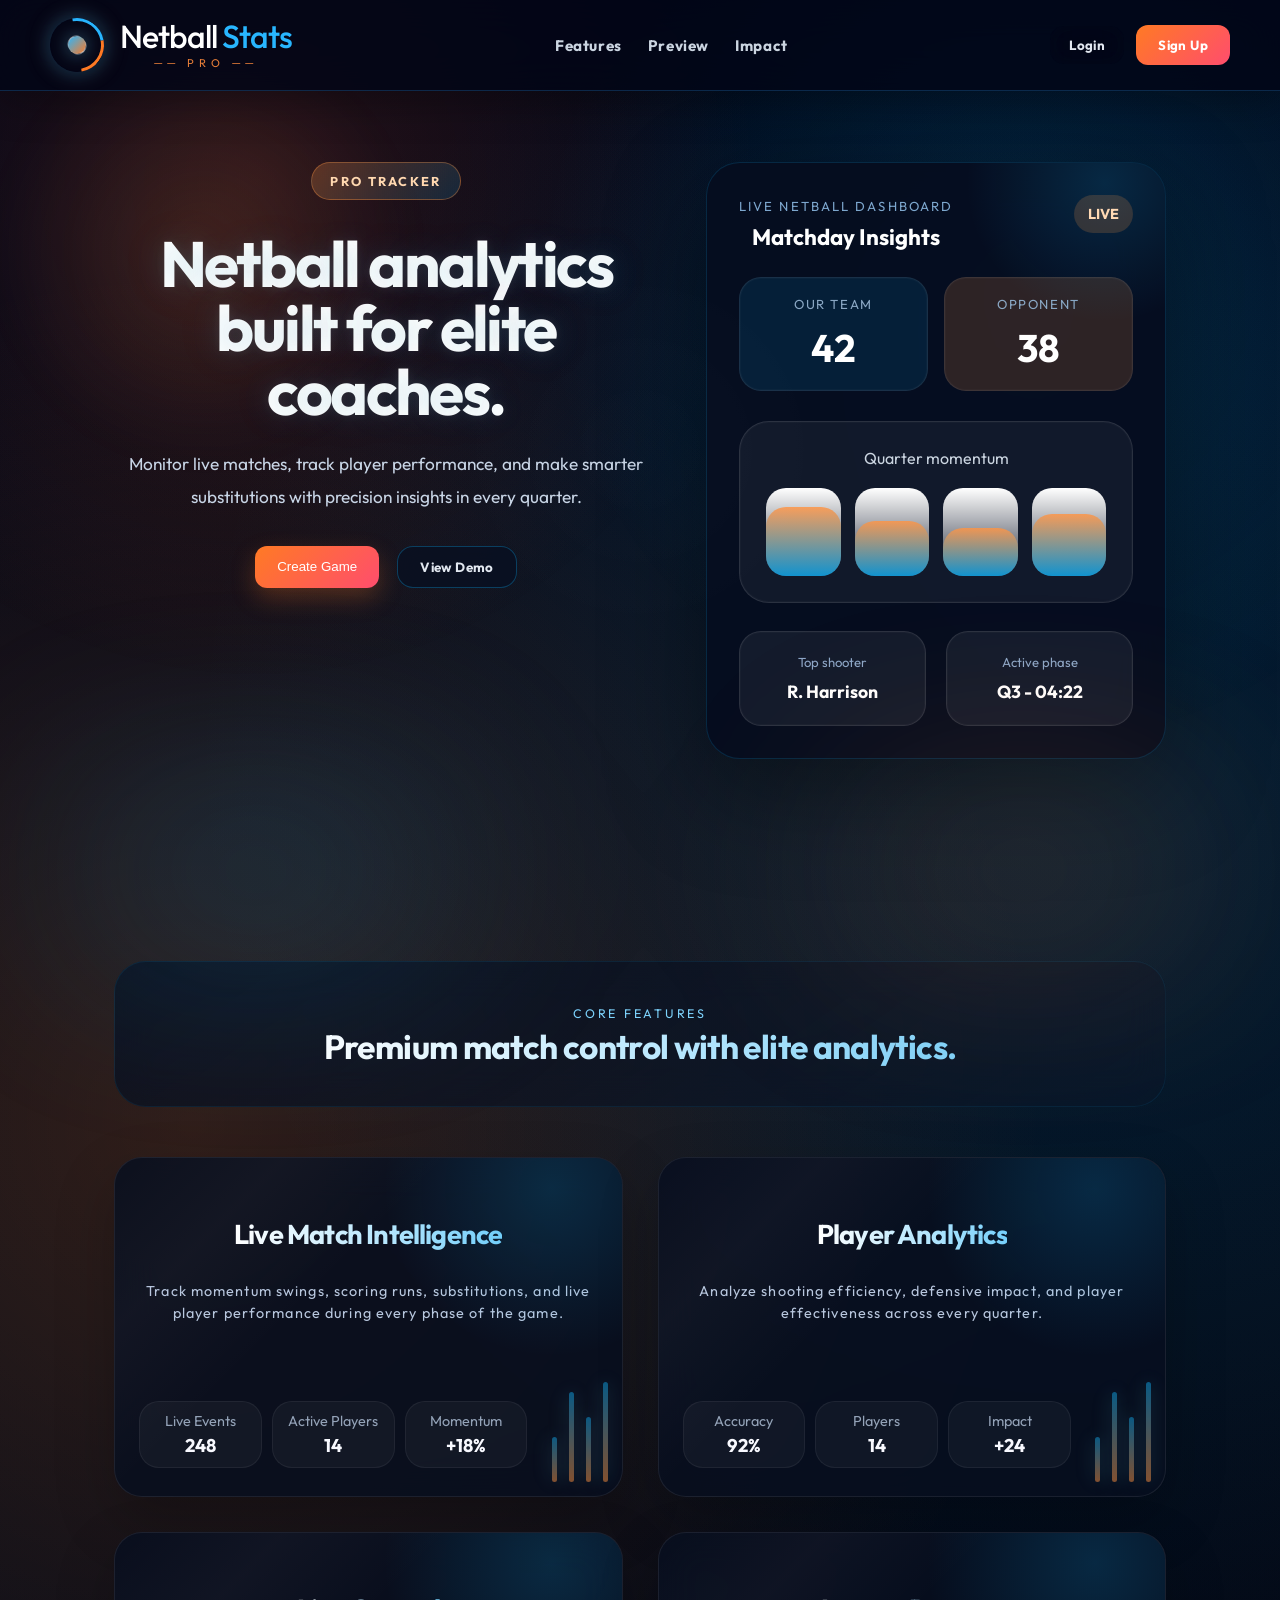
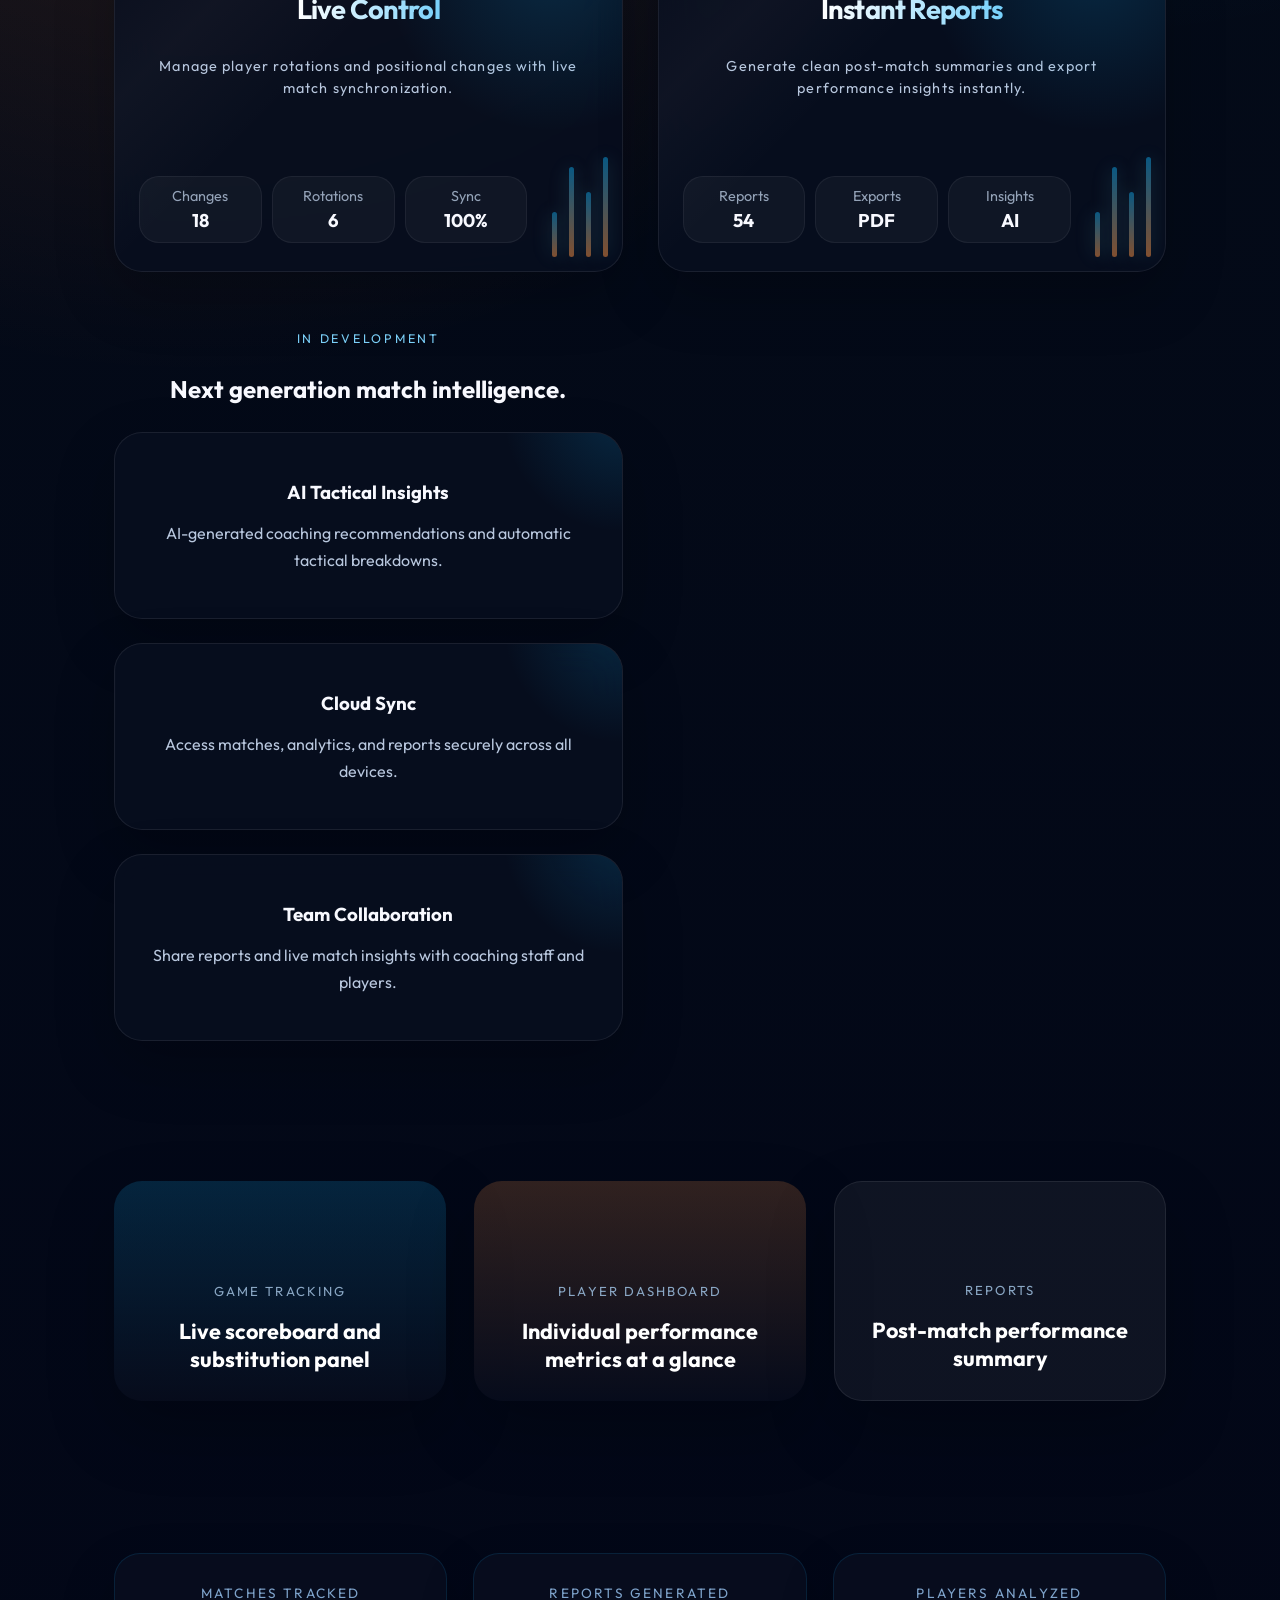
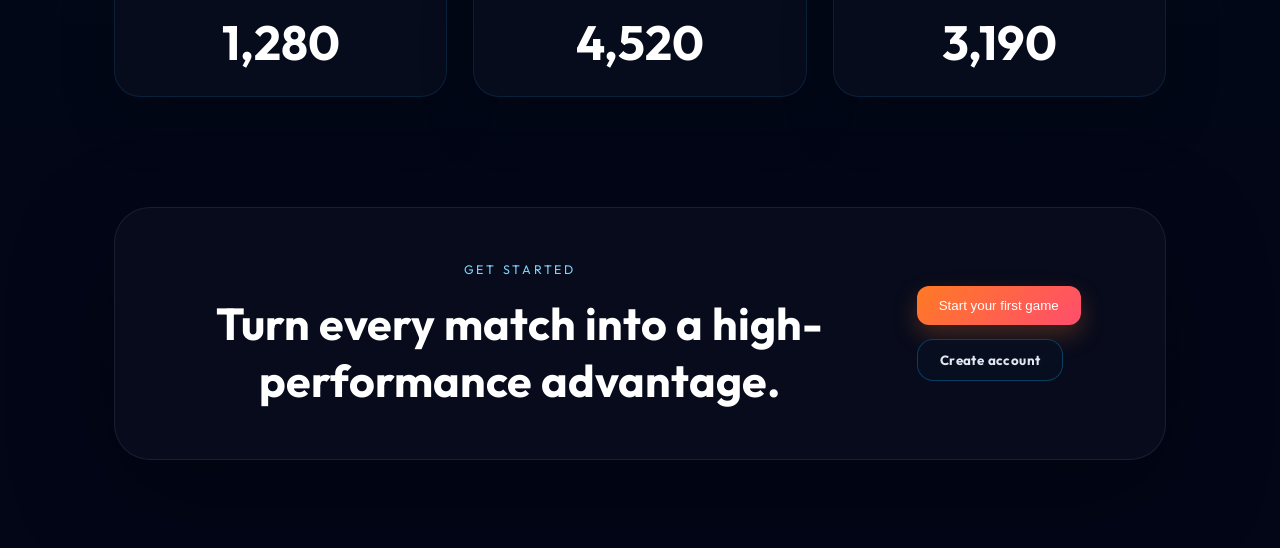
==== commit 5a121baa: "Add files via upload" ====
--- a/index.html
+++ b/index.html
@@ -1,29 +1,45 @@
-﻿<!DOCTYPE html>
-<html lang="en">
-<head>
-<meta charset="UTF-8">
-<meta name="apple-mobile-web-app-capable" content="yes">
-<meta name="apple-mobile-web-app-status-bar-style" content="black-translucent">
-<link rel="manifest" href="manifest.json">
-<meta name="theme-color" content="#ff5c2b">
-<meta name="viewport" content="width=device-width, initial-scale=1.0, viewport-fit=cover">
-<link rel="apple-touch-icon" href="assets/icons/icon-192.png">
-<title>Netball Stats</title>
-<link rel="stylesheet" href="css/website.css">
-<link href="https://fonts.googleapis.com/css2?family=Poppins:wght@700;800;900&display=swap" rel="stylesheet">
-<script src="js/website.js" defer></script>
-</head>
-<body class="website-page">
+﻿<!DOCTYPE html>
+<html lang="en">
+<head>
+<meta charset="UTF-8">
+<meta name="apple-mobile-web-app-capable" content="yes">
+<meta name="apple-mobile-web-app-status-bar-style" content="black-translucent">
+<link rel="manifest" href="manifest.json">
+<meta name="theme-color" content="#ff5c2b">
+<meta name="viewport" content="width=device-width, initial-scale=1.0, viewport-fit=cover">
+<link rel="apple-touch-icon" href="assets/icons/icon-192.png">
+<title>Netball Stats</title>
+<link rel="stylesheet" href="css/website.css">
+<link href="https://fonts.googleapis.com/css2?family=Outfit:wght@300;400;500;600;700;800&display=swap" rel="stylesheet">
+<script src="js/website.js" defer></script>
+</head>
+<body class="website-page">
 <div id="home" class="home-container">
 
   <header class="home-nav">
   <div class="logo">
-    <span class="logo-icon"></span>
-    <span class="logo-text"><span class="logo-main">Netball Stats</span><span class="pro-badge"> Pro</span></span>
-  </div>
+
+  <div class="logo-icon">
+    <div class="logo-ring"></div>
+    <div class="logo-core"></div>
+  </div>
+
+  <div class="logo-text">
+
+    <span class="logo-main">
+      Netball <span>Stats</span>
+    </span>
+
+    <span class="logo-pro">
+      ── PRO ──
+    </span>
+
+  </div>
+
+</div>
   <nav class="nav-links">
     <a href="#features">Features</a>
-    <a href="#preview">Preview</a>
+    <a href="#preview" class="active-link">Preview</a>
     <a href="#stats">Impact</a>
   </nav>
   <div class="auth-actions">
@@ -353,8 +369,8 @@
       </div>
     </section>
   </div>
-</div>
-
+</div>
+
 <!-- ================= DEMO ================= -->
 
 <div id="demoScreen" class="demo-container" style="display:none;">
@@ -436,14 +452,15 @@
 
   </div>
 
-</div>
-
+</div>
+
 <div id="toast" class="toast">
   <div class="toast-icon">🚀</div>
   <div class="toast-content">
     <h4> Coming Soon</h4>
     <P> Authentication System is curently in development.</P>
   </div>
-</div>
-</body>
+</div>
+<div class="bottom-wave"></div>
+</body>
 </html>
--- a/css/website.css
+++ b/css/website.css
@@ -10,12 +10,22 @@
 
 body{
   background:
-    radial-gradient(Circle at 12% 18%, rgba(255,148,68,0.20), transparent 20%),
-    radial-gradient(circle at 88% 20%, rgba(14,165,233,0.18), transparent 18%),
-    linear-gradient(180deg, #06101b 0%, #081822 40%, #06101b 100%);
-    color: #f8f9ff;
-    min-height: 100vh;
-    font-family: 'Poppins', sans-serif;
+  radial-gradient(circle at 15% 30%, rgba(255,122,36,0.18), transparent 30%),
+  radial-gradient(circle at 85% 20%, rgba(14,165,233,0.15), transparent 28%),
+  linear-gradient(
+    180deg,
+    #020617 0%,
+    #040b18 35%,
+    #020617 100%
+  );
+
+  color: #f8f9ff;
+
+  min-height: 100vh;
+
+  font-family: 'Outfit', sans-serif;
+
+  overflow-x: hidden;
 }
 
 /* Glow overlay */
@@ -40,14 +50,14 @@
   mix-blend-mode: screen;
 }
 
-/* Ensure UI above background */
-#home,
-.demo-container,
-.home-wrapper {
-  width: 100%;
-  max-width: 1100px;
-  margin: 0 auto;
-}
+/* Ensure UI above background */
+#home,
+.demo-container,
+.home-wrapper {
+  width: 100%;
+  max-width: 1100px;
+  margin: 0 auto;
+}
 
 
 /* ===== BUTTONS ===== */
@@ -203,80 +213,160 @@
 }
 
 .home-nav {
-  position: relative;
-  margin: 0 auto 40px;
-  width: calc(100% - 48px);
-  max-width: 1440px;
-  z-index: 999;
-  display: flex;
-  justify-content: space-between;
-  align-items: center;
-  gap: 18px;
-  padding: 14px 22px;
-  background: rgba(7, 12, 28, 0.82);
-  border: 1px solid rgba(14,165,233,0.18);
-  border-radius: 28px;
-  box-shadow: 0 28px 80px rgba(0, 0, 0, 0.35);
-  backdrop-filter: blur(18px);
-}
-
-
-.logo {
+  position: fixed;
+
+  top: 0;
+  left: 0;
+
+  width: 100%;
+
   display: flex;
   align-items: center;
-  gap: 12px;
-
-  font-size: 2.3rem;
-  font-weight: 900;
-  letter-spacing: 0.08rem;
-
-  
-  color: #ffffff;
-  -webkit-font-smoothing: antialiased;
-  text-rendering: optimizeLegibility;
-
-  transition: all 0.3s ease;
-}
-
+  justify-content: space-between;
+
+  padding: 18px 50px;
+
+  background:
+    rgba(2, 6, 23, 0.82);
+
+  backdrop-filter: blur(20px);
+
+  border-bottom:
+    1px solid rgba(45,163,255,0.22);
+
+  box-shadow:
+    0 10px 40px rgba(0,0,0,0.32);
+
+  z-index: 999999;
+}
+
+.home-nav.scrolled{
+  padding: 14px 50px;
+  background: rgba(2,6,23,0.92);
+  border-bottom: 1 polid rgba(45,163,255,0.32);
+  box-shadow: 0 14px 50px rgba(0,0,0,0.42);
+}
+
+.logo{
+  display: flex;
+  align-items: center;
+  gap: 16px;
+}
 
 .logo-icon {
-  width: 68px;
-  height: 68px;
-  background: url('../assets/logos/Logo.jpg.png') center center / cover no-repeat;
-  border-radius: 6px;
+  position: relative;
+
+  width: 54px;
+  height: 54px;
+
   display: flex;
   align-items: center;
   justify-content: center;
+}
+
+/* OUTER RING */
+
+.logo-ring {
+  position: absolute;
+
+  width: 54px;
+  height: 54px;
+
+  border-radius: 50%;
+
+  border-top: 3px solid #28b6ff;
+  border-right: 3px solid #ff7a24;
+  border-bottom: 3px solid transparent;
+  border-left: 3px solid transparent;
+
+  transform: rotate(35deg);
+
+  box-shadow:
+    0 0 20px rgba(14,165,233,0.35),
+    0 0 30px rgba(255,122,36,0.15);
+}
+
+/* CENTER CORE */
+
+.logo-core {
   position: relative;
+
+  width: 18px;
+  height: 18px;
+
+  border-radius: 50%;
+
+  background:
+    linear-gradient(
+      135deg,
+      #28b6ff,
+      #ff7a24
+    );
+
+  box-shadow:
+    0 0 18px rgba(14,165,233,0.45),
+    0 0 22px rgba(255,122,36,0.25);
+}
+
+/* NETBALL LINES */
+
+.logo-core::before,
+.logo-core::after {
+  content: "";
+
+  position: absolute;
+
+  inset: 0;
+
+  border-radius: 50%;
+
+  border: 1.5px solid rgba(255,255,255,0.35);
+}
+
+/* HORIZONTAL CURVE */
+
+.logo-core::before {
+  transform: rotate(25deg) scaleX(1.1);
+  clip-path: ellipse(100% 35% at 50% 50%);
+}
+
+/* VERTICAL CURVE */
+
+.logo-core::after {
+  transform: rotate(-25deg) scaleY(1.1);
+  clip-path: ellipse(35% 100% at 50% 50%);
 }
 
 .logo-text{
-  display: flex;
-  gap: 8px;
-  align-items: center;
+  display:flex;
+  flex-direction: column;
+  justify-content: center;
 }
 
 .logo-main {
-  display: inline-block;
-  background: linear-gradient(
-    90deg,
-    #ffffff 0%,
-    #ffffff 45%,
-    #4db8ff 72%,
-    #ff8c32 100%
-  );
-  -webkit-background-clip: text;
-  background-clip: text;
-  -webkit-text-fill-color: transparent;
-  text-shadow: 0 0 8px rgba(77, 184, 255, 0.12), 0 0 12px rgba(255, 140, 50, 0.08);
-  animation: logoFade 8s ease-in-out infinite;
-}
-
-.pro-badge {
-  color: #0ea5e9;
-  font-size: 0.95rem;
-  opacity: 0.95;
-}
+  font-size: 2rem;
+  font-weight: 500;
+  letter-spacing: -0.03em;
+  color: #ffffff;
+  line-height: 1;
+}
+
+.logo-main span{
+  color: #28b6ff;
+}
+
+.logo-pro {
+  margin-top: 4px;
+  font-size: 0.7rem;
+  letter-spacing: 0.45em;
+  color: #ff8b3d;
+  opacity: 0.9;
+}
+
+
+
+
+
 
 @keyframes logoFade {
   0%, 80% {
@@ -292,7 +382,7 @@
   gap: 26px;
   align-items: center;
 
-  font-family: 'Poppins', sans-serif;
+  font-family: 'Outfit', sans-serif;
   font-weight: 700;
   letter-spacing: 0.04em;
 
@@ -318,22 +408,28 @@
   content: "";
 
   position: absolute;
-  left: 0;
-  bottom: -6px;
+
+  left: 50%;
+  transform: translateX(-50%);
+
+  bottom: -12px;
 
   width: 0%;
   height: 2px;
 
   border-radius: 999px;
 
-  background: linear-gradient(
-    90deg,
-    #0ea5e9,
-    #ff9444
-  );
-
-  transition: width 0.25s ease;
-}
+  background:
+    linear-gradient(
+      90deg,
+      #0ea5e9,
+      #ff9444
+    );
+
+  transition:
+    width 0.3s ease;
+}
+
 
 .nav-links a:hover::after {
   width: 100%;
@@ -363,13 +459,13 @@
 
   border-radius: 14px;
 
-  background: rgba(8, 16, 34, 0.72);
-
-  border: 1px solid rgba(14,165,233,0.32);
+  background: transparent;
+
+  border: 1px solid transparent;
 
   color: #e2e8f0;
 
-  font-family: 'Poppins', sans-serif;
+  font-family: 'Outfit', sans-serif;
   font-weight: 700;
   letter-spacing: 0.03em;
 
@@ -382,6 +478,25 @@
     box-shadow 0.25s ease,
     border-color 0.25s ease,
     background 0.25s ease;
+}
+
+.primary-btn {
+  background: linear-gradient(
+    135deg,
+    #ff7a24,
+    #ff4d6d
+  );
+
+  color: white;
+
+  border: none;
+
+  padding: 12px 22px;
+
+  border-radius: 12px;
+
+  box-shadow:
+    0 10px 25px rgba(255,122,36,0.25);
 }
 
 .nav-btn:hover {
@@ -438,7 +553,7 @@
 
   color: #e2e8f0;
 
-  font-family: 'Poppins', sans-serif;
+  font-family: 'Outfit', sans-serif;
   font-weight: 700;
   letter-spacing: 0.03em;
 
@@ -491,6 +606,7 @@
 }
 
 .hero-section {
+  padding-top: 120px;
   position: relative;
   margin-top: 10px;
   padding-bottom: 72px;
@@ -1559,14 +1675,22 @@
   }
 
   .nav-links {
-    flex-wrap: wrap;
+    display: flex;
+    align-items: center;
     justify-content: center;
+    gap: 40px;
+    position: absolute;
+    left: 50%;
+    transform: translateX(-50%);
+    font-family: 'Outfit', sans-serif;
+    font-weight: 600;
+    color: #cbd5e1;
+  }
+
+  .auth-actions {
+    display: flex;
+    align-items: center;
     gap: 14px;
-  }
-
-  .auth-actions {
-    width: 100%;
-    justify-content: center;
   }
 
   .hero-title {
@@ -1774,3 +1898,18 @@
 
   margin-bottom: 28px;
 }
+
+.bottom-wave{
+  position:fixed;
+  bottom: -120px;
+  left:0;
+  width: 100%;
+  height: 300px;
+  pointer-events: none;
+  background:
+  radial-gradient(circle at 20% 50%, rgba(14,165,233,0.25), transparent 30%),
+  radial-gradient(circle at 80% 50%, rgba(255,122,36,0.22),transparent 30%);
+  filter: blur(80px);
+  opacity: 0.7;
+  z-index:0;
+}
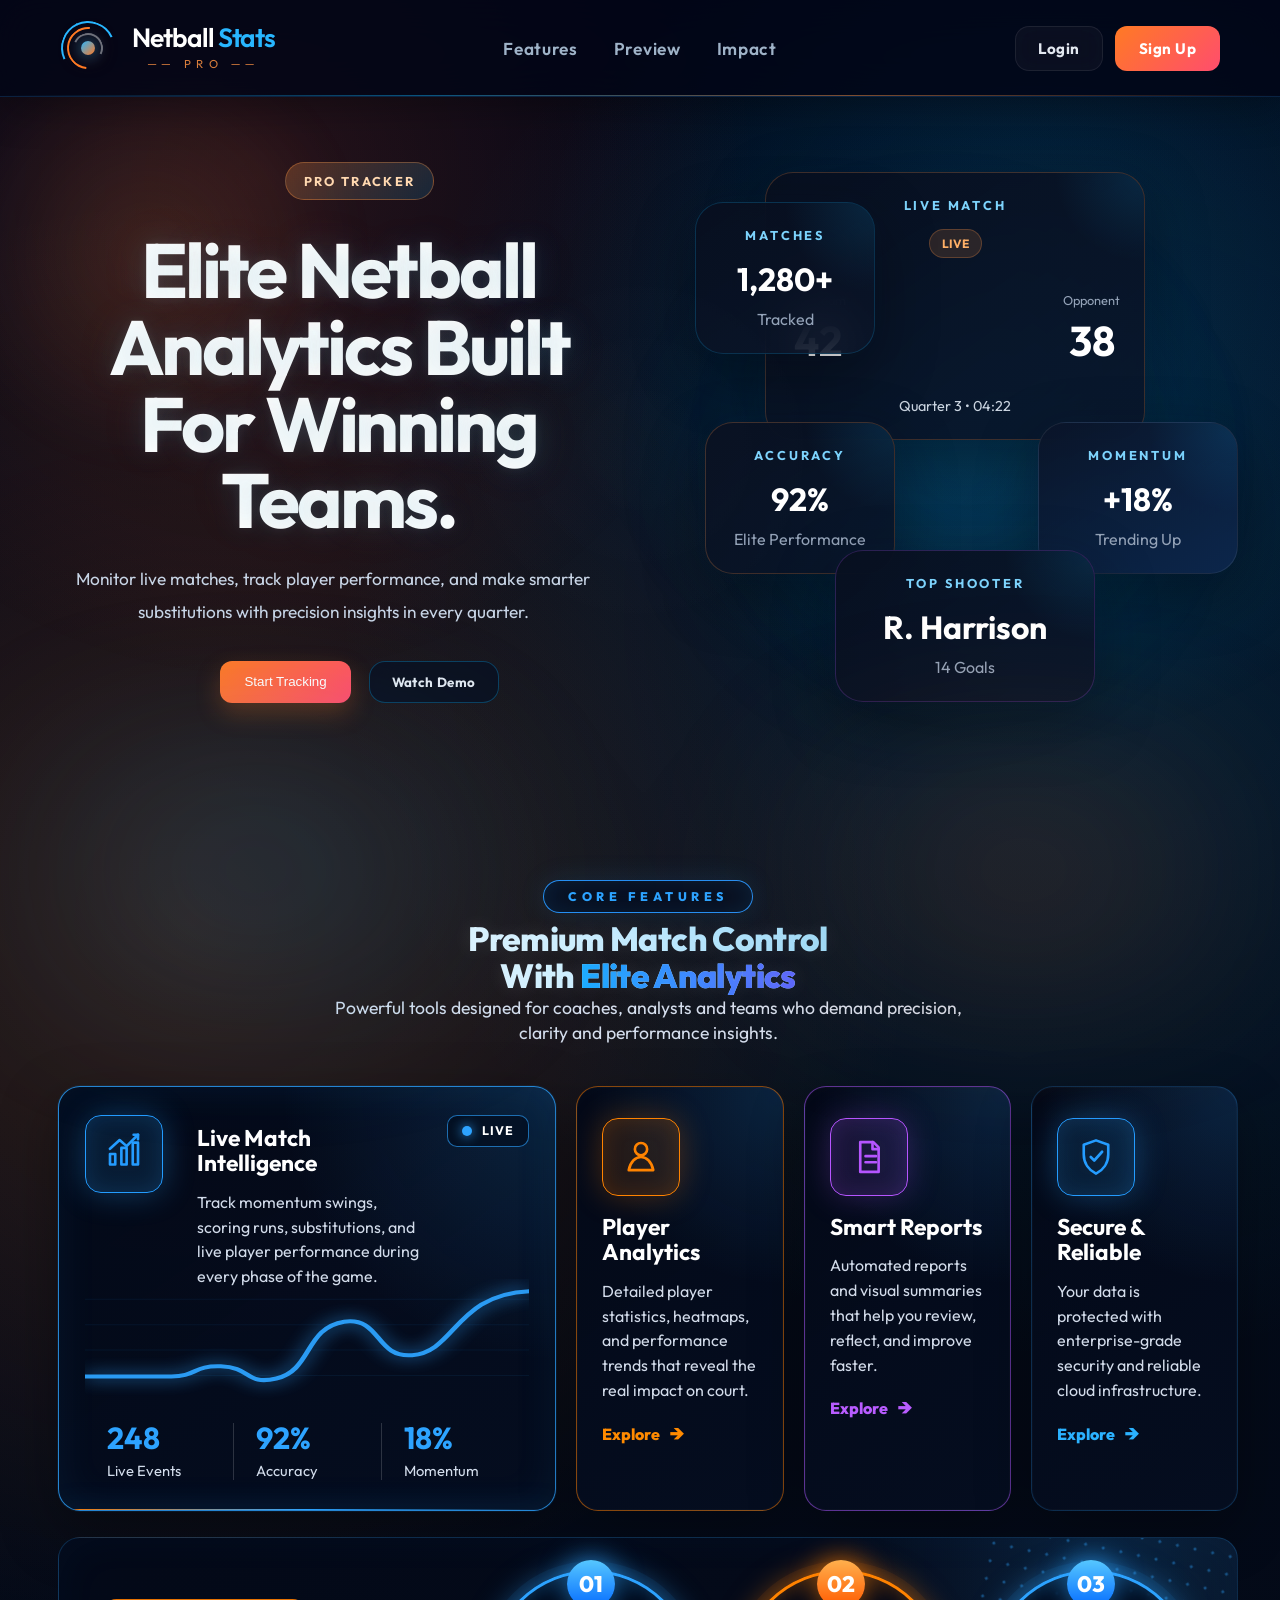
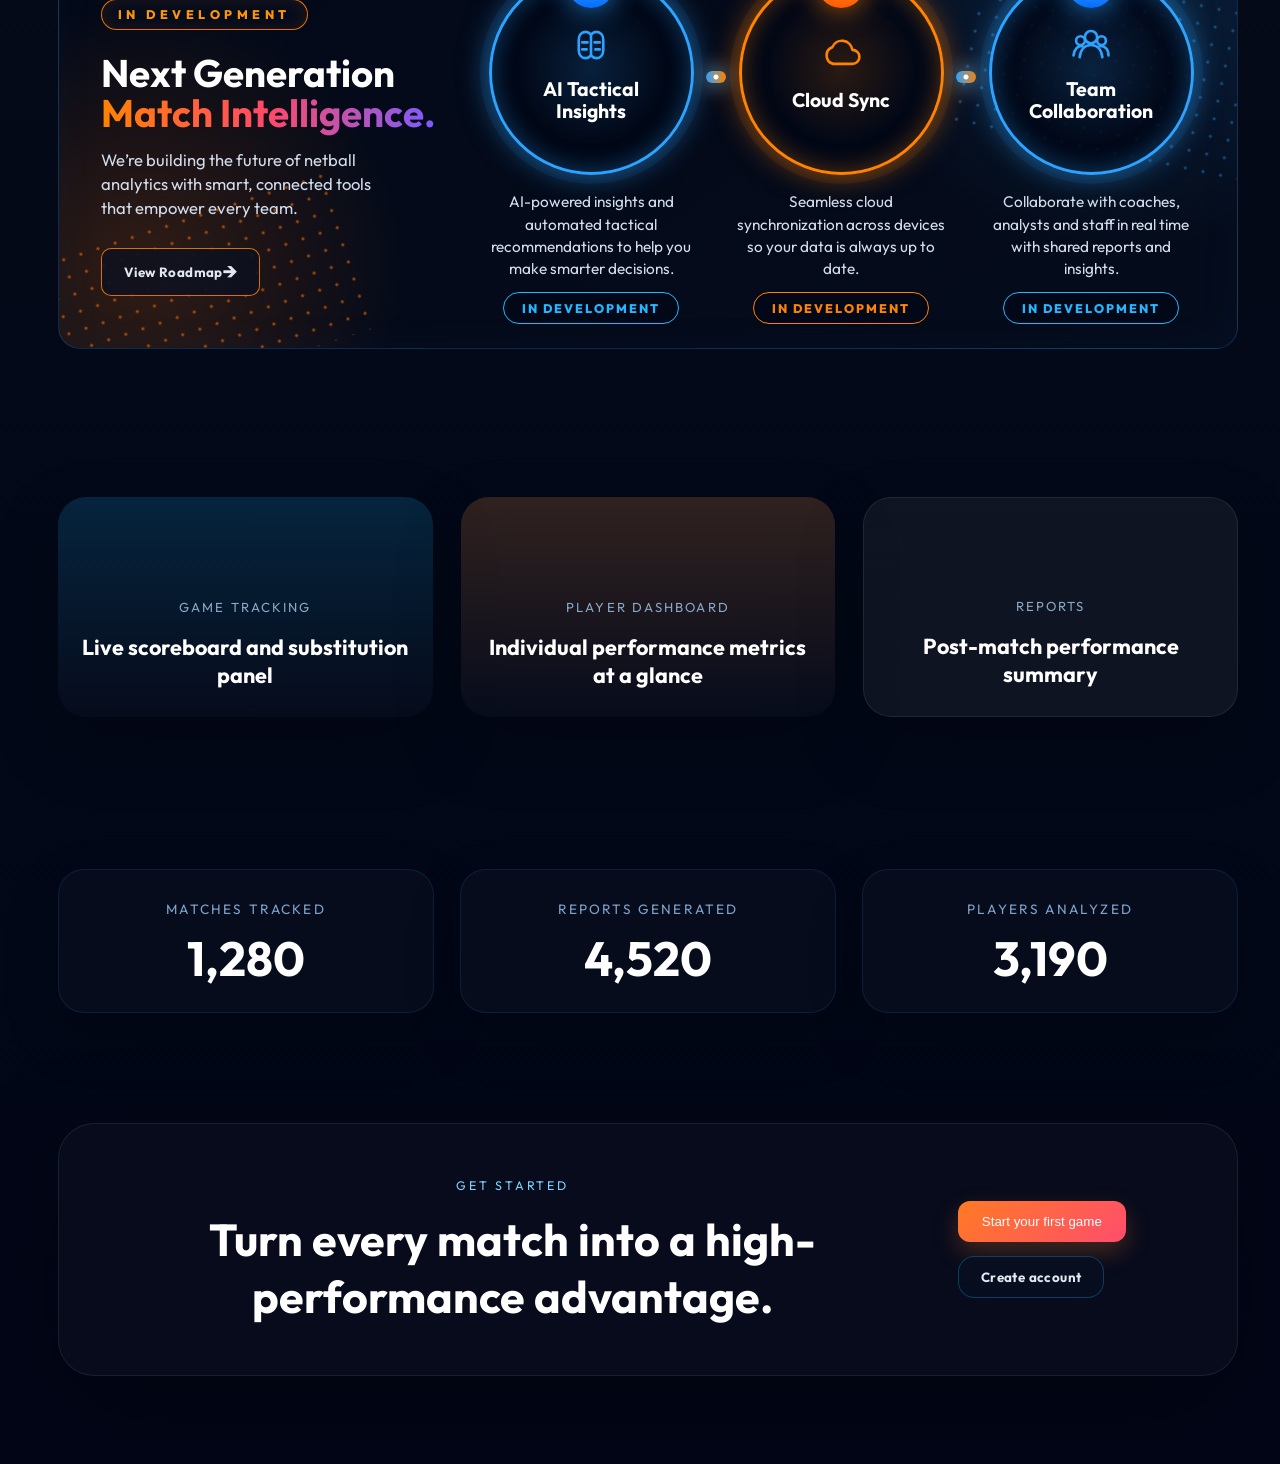
==== commit fc07c16e: "Add files via upload" ====
--- a/index.html
+++ b/index.html
@@ -16,37 +16,42 @@
 <body class="website-page">
 <div id="home" class="home-container">
 
-  <header class="home-nav">
-  <div class="logo">
-
-  <div class="logo-icon">
-    <div class="logo-ring"></div>
-    <div class="logo-core"></div>
-  </div>
-
-  <div class="logo-text">
-
-    <span class="logo-main">
-      Netball <span>Stats</span>
-    </span>
-
-    <span class="logo-pro">
-      ── PRO ──
-    </span>
-
-  </div>
-
-</div>
+<header class="home-nav">
+
+  <a href="#home" class="logo">
+
+    <div class="logo-icon">
+      <span class="orbit orbit-1"></span>
+      <span class="orbit orbit-2"></span>
+      <span class="orbit orbit-3"></span>
+      <span class="logo-center"></span>
+    </div>
+
+    <div class="logo-text">
+      <span class="logo-main">
+        Netball <span>Stats</span>
+      </span>
+
+      <span class="logo-pro">
+        ── PRO ──
+      </span>
+    </div>
+
+  </a>
+
   <nav class="nav-links">
-    <a href="#features">Features</a>
-    <a href="#preview" class="active-link">Preview</a>
-    <a href="#stats">Impact</a>
+    <a href="#features" id="nav-features">Features</a>
+    <a href="#preview" id="nav-preview">Preview</a>
+    <a href="#stats" id="nav-impact">Impact</a>
   </nav>
+
   <div class="auth-actions">
     <button class="nav-btn" onclick="showToast()">Login</button>
     <button class="nav-btn primary-btn" onclick="showToast()">Sign Up</button>
   </div>
+
 </header>
+     
 
   <div class="home-wrapper">
 
@@ -54,274 +59,249 @@
       <div class="hero-grid">
         <div class="hero-left">
           <span class="hero-badge">PRO TRACKER</span>
-          <h1 class="hero-title">Netball analytics built for elite coaches.</h1>
+          <h1 class="hero-title">Elite Netball Analytics Built For Winning Teams.</h1>
           <p class="hero-subtitle">Monitor live matches, track player performance, and make smarter substitutions with precision insights in every quarter.</p>
           <div class="hero-actions">
-            <button class="primary-btn" onclick="openNewGame()">Create Game</button>
-            <button class="secondary-btn" onclick="openDemo()">View Demo</button>
+            <button class="primary-btn" onclick="openNewGame()">Start Tracking</button>
+            <button class="secondary-btn" onclick="openDemo()">Watch Demo</button>
           </div>
         </div>
 
         <div class="hero-right">
-          <div class="dashboard-preview">
-            <div class="dashboard-header">
-              <div>
-                <span class="panel-label">Live netball dashboard</span>
-                <h2>Matchday Insights</h2>
-              </div>
-              <span class="status-pill">LIVE</span>
-            </div>
-
-            <div class="score-panel">
-              <div class="score-card blue-card">
-                <span>OUR TEAM</span>
-                <strong>42</strong>
-              </div>
-              <div class="score-card orange-card">
-                <span>OPPONENT</span>
-                <strong>38</strong>
-              </div>
-            </div>
-
-            <div class="chart-panel">
-              <div class="chart-title">Quarter momentum</div>
-              <div class="chart-bar-row">
-                <div class="chart-bar" style="--fill:78%"></div>
-                <div class="chart-bar" style="--fill:63%"></div>
-                <div class="chart-bar" style="--fill:54%"></div>
-                <div class="chart-bar" style="--fill:71%"></div>
-              </div>
-            </div>
-
-            <div class="widget-row">
-              <div class="widget-card">
-                <span>Top shooter</span>
-                <strong>R. Harrison</strong>
-              </div>
-              <div class="widget-card">
-                <span>Active phase</span>
-                <strong>Q3 - 04:22</strong>
-              </div>
-            </div>
-          </div>
+          <div class="hero-cards">
+
+  <!-- LIVE MATCH -->
+
+  <div class="hero-card card-live">
+
+    <span class="card-label">
+      LIVE MATCH
+    </span>
+
+    <span class="live-pill">
+      LIVE
+    </span>
+
+    <div class="score-row">
+
+      <div>
+        <span>Our Team</span>
+        <strong id="teamScore">42</strong>
+      </div>
+
+      <div>
+        <span>Opponent</span>
+        <strong id="opponentScore">38</strong>
+      </div>
+
+    </div>
+
+    <div class="match-info">
+      Quarter 3 • 04:22
+    </div>
+
+  </div>
+
+  <div class="hero-card card-tracked">
+
+  <span class="card-label">
+    MATCHES
+  </span>
+
+  <strong>1,280+</strong>
+
+  <p>Tracked</p>
+
+</div>
+  <!-- ACCURACY -->
+
+  <div class="hero-card card-accuracy">
+
+    <span class="card-label">
+      ACCURACY
+    </span>
+
+    <strong>92%</strong>
+
+    <p>Elite Performance</p>
+
+  </div>
+
+  <!-- MOMENTUM -->
+
+  <div class="hero-card card-momentum">
+
+    <span class="card-label">
+      MOMENTUM
+    </span>
+
+    <strong>+18%</strong>
+
+    <p>Trending Up</p>
+
+  </div>
+
+  <!-- SHOOTER -->
+
+  <div class="hero-card card-shooter">
+
+    <span class="card-label">
+      TOP SHOOTER
+    </span>
+
+    <strong>R. Harrison</strong>
+
+    <p>14 Goals</p>
+
+  </div>
+
+</div>
+
         </div>
       </div>
     </section>
 
     <section id="features" class="feature-section">
       <div class="section-header">
-        <div>
+        <div class="section-copy">
           <span class="section-label">Core features</span>
-          <h2>Premium match control with elite analytics.</h2>
-        </div>
-      </div>
-     <div class="feature-showcase">
-      <div class="feature-grid-layout">
-    
-
-  <!-- LARGE FEATURE -->
-
-  <div class="feature-hero glass-card">
-
-    <h3>Live Match Intelligence</h3>
-
-    <p>
-      Track momentum swings, scoring runs, substitutions,
-      and live player performance during every phase of the game.
-    </p>
-
-    <div class="live-wave">
-      <span></span>
-      <span></span>
-      <span></span>
-      <span></span>
-    </div>
-
-    <div class="hero-metrics">
-      <div class="hero-metric">
-        <span>Live Events</span>
-        <strong>248</strong>
-      </div>
-
-      <div class="hero-metric">
-        <span>Active Players</span>
-        <strong>14</strong>
-      </div>
-
-      <div class="hero-metric">
-        <span>Momentum</span>
-        <strong>+18%</strong>
-      </div>
-    </div>
-
-  </div>
-
-  <!-- ANALYTICS -->
-
-<div class="feature-hero glass-card">
-
-  <h3>Player Analytics</h3>
-
-  <p>
-    Analyze shooting efficiency, defensive impact,
-    and player effectiveness across every quarter.
-  </p>
-
-  <div class="live-wave">
-    <span></span>
-    <span></span>
-    <span></span>
-    <span></span>
-  </div>
-
-  <div class="hero-metrics">
-
-    <div class="hero-metric">
-      <span>Accuracy</span>
-      <strong>92%</strong>
-    </div>
-
-    <div class="hero-metric">
-      <span>Players</span>
-      <strong>14</strong>
-    </div>
-
-    <div class="hero-metric">
-      <span>Impact</span>
-      <strong>+24</strong>
-    </div>
-
-  </div>
-
-</div>
-
-<!-- CONTROL -->
-
-<div class="feature-hero glass-card">
-
-  <h3>Live Control</h3>
-
-  <p>
-    Manage player rotations and positional changes
-    with live match synchronization.
-  </p>
-
-  <div class="live-wave">
-    <span></span>
-    <span></span>
-    <span></span>
-    <span></span>
-  </div>
-
-  <div class="hero-metrics">
-
-    <div class="hero-metric">
-      <span>Changes</span>
-      <strong>18</strong>
-    </div>
-
-    <div class="hero-metric">
-      <span>Rotations</span>
-      <strong>6</strong>
-    </div>
-
-    <div class="hero-metric">
-      <span>Sync</span>
-      <strong>100%</strong>
-    </div>
-
-  </div>
-
-</div>
-
-<!-- REPORTS -->
-
-<div class="feature-hero glass-card">
-
-  <h3>Instant Reports</h3>
-
-  <p>
-    Generate clean post-match summaries and
-    export performance insights instantly.
-  </p>
-
-  <div class="live-wave">
-    <span></span>
-    <span></span>
-    <span></span>
-    <span></span>
-  </div>
-
-  <div class="hero-metrics">
-
-    <div class="hero-metric">
-      <span>Reports</span>
-      <strong>54</strong>
-    </div>
-
-    <div class="hero-metric">
-      <span>Exports</span>
-      <strong>PDF</strong>
-    </div>
-
-    <div class="hero-metric">
-      <span>Insights</span>
-      <strong>AI</strong>
-    </div>
-
-  </div>
-
-</div>
-
-
- 
-  <!-- FUTURE FEATURES -->
-
-  <div class="future-section">
-
-    <div class="future-header">
-      <span class="section-label">IN DEVELOPMENT</span>
-
-      <h2>Next generation match intelligence.</h2>
-    </div>
-
-    <div class="future-grid">
-
-      <div class="future-card glass-card">
-        <h3>AI Tactical Insights</h3>
-
-        <p>
-          AI-generated coaching recommendations and
-          automatic tactical breakdowns.
-        </p>
-      </div>
-
-      <div class="future-card glass-card">
-        <div class="shine"></div>
-        <h3>Cloud Sync</h3>
-
-        <p>
-          Access matches, analytics, and reports
-          securely across all devices.
-        </p>
-      </div>
-
-      <div class="future-card glass-card">
-        <h3>Team Collaboration</h3>
-
-        <p>
-          Share reports and live match insights
-          with coaching staff and players.
-        </p>
-      </div>
-
-    </div>
-
-  </div>
-
-</div>
-
-</div>
+          <h2 class="features-title">
+            Premium Match Control
+            <br>
+            With <span>Elite Analytics</span>
+            </h2>
+
+          <p class="features-subtitle">
+            Powerful tools designed for coaches,
+            analysts and teams who demand precision,
+            clarity and performance insights.
+          </p>
+        </div>
+      </div>
+      <div class="feature-showcase">
+        <div class="feature-grid-layout">
+          <article class="feature-panel feature-panel-large">
+            <div class="feature-icon icon-blue">
+              <svg viewBox="0 0 48 48" aria-hidden="true">
+                <path d="M8 36V24h6v12H8Zm13 0V17h6v19h-6Zm13 0V11h6v25h-6Z"></path>
+                <path d="m8 18 11-10 8 7 13-13"></path>
+                <path d="M35 2h5v5"></path>
+              </svg>
+            </div>
+            <div class="feature-copy">
+              <h3>Live Match Intelligence</h3>
+              <p>Track momentum swings, scoring runs, substitutions, and live player performance during every phase of the game.</p>
+            </div>
+            <span class="feature-live"><span></span>LIVE</span>
+            <div class="feature-chart" aria-hidden="true">
+              <svg viewBox="0 0 360 130" preserveAspectRatio="none">
+                <path class="chart-grid" d="M0 95H360M0 70H360M0 45H360M0 20H360"></path>
+                <path class="chart-line" d="M0 96 L70 96 C90 96 88 85 110 86 C135 87 130 105 155 98 C184 90 178 48 210 42 C240 37 235 78 265 75 C300 72 300 15 360 12"></path>
+              </svg>
+            </div>
+            <div class="feature-stats">
+              <div><strong>248</strong><span>Live Events</span></div>
+              <div><strong>92%</strong><span>Accuracy</span></div>
+              <div><strong>18%</strong><span>Momentum</span></div>
+            </div>
+          </article>
+
+          <article class="feature-panel accent-orange">
+            <div class="feature-icon icon-orange">
+              <svg viewBox="0 0 48 48" aria-hidden="true">
+                <circle cx="24" cy="15" r="7"></circle>
+                <path d="M10 39c2-10 8-15 14-15s12 5 14 15H10Z"></path>
+              </svg>
+            </div>
+            <h3>Player Analytics</h3>
+            <p>Detailed player statistics, heatmaps, and performance trends that reveal the real impact on court.</p>
+            <a href="#" onclick="openFeatureModal('analytics')">
+              Explore <span>→</span>
+            </a>
+          </article>
+
+          <article class="feature-panel accent-purple">
+            <div class="feature-icon icon-purple">
+              <svg viewBox="0 0 48 48" aria-hidden="true">
+                <path d="M14 7h15l6 6v28H14V7Z"></path>
+                <path d="M28 7v8h7M20 23h12M20 30h12"></path>
+              </svg>
+            </div>
+            <h3>Smart Reports</h3>
+            <p>Automated reports and visual summaries that help you review, reflect, and improve faster.</p>
+            <a href="#" onclick="openFeatureModal('reports')">
+              Explore <span>→</span>
+            </a>
+          </article>
+
+          <article class="feature-panel accent-blue">
+            <div class="feature-icon icon-blue">
+              <svg viewBox="0 0 48 48" aria-hidden="true">
+                <path d="M24 5 38 10v11c0 10-6 18-14 22C16 39 10 31 10 21V10l14-5Z"></path>
+                <path d="m18 24 4 4 9-10"></path>
+              </svg>
+            </div>
+            <h3>Secure &amp; Reliable</h3>
+            <p>Your data is protected with enterprise-grade security and reliable cloud infrastructure.</p>
+            <a href="#" onclick="openFeatureModal('security')">
+              Explore <span>→</span>
+            </a>
+          </article>
+        </div>
+
+        <div class="future-section">
+          <div class="future-copy">
+            <span class="section-label">IN DEVELOPMENT</span>
+            <h2>Next Generation<br><span>Match Intelligence.</span></h2>
+            <p>We’re building the future of netball analytics with smart, connected tools that empower every team.</p>
+            <button class="secondary-btn" onclick="openRoadmap()">
+              View Roadmap <span>→</span>
+            </button>
+          </div>
+
+          <div class="future-flow">
+            <article class="future-step step-blue">
+              <span class="step-number">01</span>
+              <div class="step-orb">
+                <svg viewBox="0 0 48 48" aria-hidden="true">
+                  <path d="M18 9c-5 0-8 4-8 9v12c0 5 3 9 8 9 2 0 4-1 6-3 2 2 4 3 6 3 5 0 8-4 8-9V18c0-5-3-9-8-9-2 0-4 1-6 3-2-2-4-3-6-3Z"></path>
+                  <path d="M24 12v24M14 21h6M14 29h5M28 21h6M29 29h5"></path>
+                </svg>
+                <h3>AI Tactical<br>Insights</h3>
+              </div>
+              <p>AI-powered insights and automated tactical recommendations to help you make smarter decisions.</p>
+              <span class="dev-pill">IN DEVELOPMENT</span>
+            </article>
+
+            <article class="future-step step-orange">
+              <span class="step-number">02</span>
+              <div class="step-orb">
+                <svg viewBox="0 0 48 48" aria-hidden="true">
+                  <path d="M15 33h22a8 8 0 0 0 0-16 12 12 0 0 0-23-3A10 10 0 0 0 15 33Z"></path>
+                </svg>
+                <h3>Cloud Sync</h3>
+              </div>
+              <p>Seamless cloud synchronization across devices so your data is always up to date.</p>
+              <span class="dev-pill">IN DEVELOPMENT</span>
+            </article>
+
+            <article class="future-step step-blue">
+              <span class="step-number">03</span>
+              <div class="step-orb">
+                <svg viewBox="0 0 48 48" aria-hidden="true">
+                  <circle cx="24" cy="15" r="7"></circle>
+                  <circle cx="12" cy="19" r="5"></circle>
+                  <circle cx="36" cy="19" r="5"></circle>
+                  <path d="M11 38c1-9 6-14 13-14s12 5 13 14M4 36c1-7 4-11 10-11M34 25c6 0 10 4 10 11"></path>
+                </svg>
+                <h3>Team<br>Collaboration</h3>
+              </div>
+              <p>Collaborate with coaches, analysts and staff in real time with shared reports and insights.</p>
+              <span class="dev-pill">IN DEVELOPMENT</span>
+            </article>
+          </div>
+        </div>
+      </div>
     </section>
 
     <section id="preview" class="preview-section">
@@ -454,6 +434,268 @@
 
 </div>
 
+<!-- FEATURE MODAL -->
+
+<div id="featureModal" class="feature-modal">
+
+  <div class="feature-modal-content">
+
+    <button class="modal-close" onclick="closeFeatureModal()">
+      ✕
+    </button>
+
+    <div class="modal-grid">
+
+      <div class="modal-image">
+
+        <img
+          id="modalImage"
+          src=""
+          alt="Feature Preview"
+        >
+
+      </div>
+
+      <div class="modal-details">
+
+        <span class="modal-label">
+          FEATURE PREVIEW
+        </span>
+
+        <h2 id="modalTitle">
+          Title
+        </h2>
+
+        <p id="modalDescription">
+          Description
+        </p>
+
+       <ul id="modalFeatures">
+</ul>
+
+<div id="modalHighlight" class="modal-highlight">
+</div>
+
+      </div>
+
+    </div>
+
+  </div>
+
+</div> 
+
+<!-- ROADMAP MODAL -->
+
+<div id="roadmapModal" class="roadmap-modal">
+
+  <svg class="journey-road"
+    viewbox="0 0 1000 3500"
+    preserveAspectRatio="none">
+    <path
+      class="journey-path"
+      d="
+       M500 200
+        C700 500, 700 800, 500 1100
+        C300 1400, 300 1700, 500 2000
+        C700 2300, 700 2600, 500 2900
+        C400 3100, 450 3250, 500 3400
+      "
+    />
+
+  </svg>
+
+
+
+  <div class="roadmap-container">
+
+    <button class="roadmap-close"
+      onclick="closeRoadmap()">
+      ✕
+    </button>
+
+    <section class="roadmap-hero">
+
+      <span class="roadmap-label">
+        ROADMAP 2026 
+      </span>
+
+      <h2>
+        The Future Of<br>
+      <span class="roadmap-gradient">
+        Netball Stats Pro
+      </span>
+      </h2>
+
+      <p>
+        We're building the next generation of netball
+        performance technology.
+        Three major innovations are currently in development
+        to help coaches make smarter decisions,
+        manage teams more effectively and unlock deeper insights.
+      </p>
+
+    <div class="roadmap-preview-tags">
+
+    <span class="tag-ai">🤖 AI Coach Assistant</span>
+
+    <span class="tag-cloud">☁️ Cloud Sync</span>
+
+    <span class="tag-team">👥 Team Management Hub</span>
+
+    </div> 
+    
+    <div class="roadmap-scroll">
+
+    <span>Explore The Future</span>
+
+    <div class="scroll-arrow">
+    ↓
+    </div>
+
+    </section>
+
+
+   <section class="roadmap-stop stop-ai"
+    data-progress="1">
+
+  <div class="roadmap-image">
+
+    <img
+      src="assets/images/ai-coach.jpg"
+      alt="AI Coach Assistant"
+    >
+
+  </div>
+
+  <div class="roadmap-content">
+
+
+    <div class="roadmap-status status-active">
+      IN DEVELOPMENT
+    </div>
+
+    <span class="roadmap-step">
+      Phase 1
+    </span>
+
+    <h3>
+      AI Coach Assistant
+    </h3>
+
+    <p>
+      Your digital assistant on the sideline.
+      Receive intelligent coaching insights,
+      identify momentum shifts and discover
+      smarter substitution opportunities.
+    </p>
+
+  </div>
+
+</section>
+
+    <section class="roadmap-stop stop-cloud"
+      data-progress="2">
+
+  <div class="roadmap-content">
+
+    <div class="roadmap-status status-coming">
+      COMIN SOON
+    </div>
+
+    <span class="roadmap-step">
+      Phase 2
+    </span>
+
+    <h3>
+      Cloud Sync
+    </h3>
+
+    <p>
+      Access your matches anywhere.
+      Automatically sync statistics,
+      reports and team information
+      across every device.
+    </p>
+
+  </div>
+
+  <div class="roadmap-image">
+
+    <img
+      src="assets/images/cloud-sync.jpg"
+      alt="Cloud Sync"
+    >
+
+  </div>
+
+</section>
+
+<section class="roadmap-stop stop-team"
+  data-progress="3">
+
+  <div class="roadmap-image">
+
+    <img
+      src="assets/images/team-hub.jpg"
+      alt="Team Hub"
+    >
+
+  </div>
+
+  <div class="roadmap-content">
+
+
+    <div class="roadmap-status status-future">
+      FUTURE RELEASE
+    </div>
+
+    <span class="roadmap-step">
+      Phase 3
+    </span>
+
+    <h3>
+      Team Management Hub
+    </h3>
+
+    <p>
+      Manage your entire club from one platform.
+      Track attendance, schedules,
+      training sessions and team communication.
+    </p>
+
+  </div>
+
+</section>
+
+<section class="roadmap-finish">
+
+  <div class="finish-orb">
+    🚀
+  </div>
+
+  <span class="roadmap-step">
+    FINAL DESTINATION
+  </span>
+
+  <h2>
+    The Journey Continues
+  </h2>
+
+  <p>
+    This is only the beginning.
+
+    Netball Stats Pro is continuously evolving
+    to help teams perform at their highest level.
+  </p>
+
+</section>
+
+  </div>
+
+
+
+</div>
+
 <div id="toast" class="toast">
   <div class="toast-icon">🚀</div>
   <div class="toast-content">
--- a/css/website.css
+++ b/css/website.css
@@ -224,7 +224,7 @@
   align-items: center;
   justify-content: space-between;
 
-  padding: 18px 50px;
+  padding: 20px 60px;
 
   background:
     rgba(2, 6, 23, 0.82);
@@ -232,110 +232,204 @@
   backdrop-filter: blur(20px);
 
   border-bottom:
-    1px solid rgba(45,163,255,0.22);
+    1px solid rgba(45,163,255,0.18);
+  overflow:hidden;
 
   box-shadow:
     0 10px 40px rgba(0,0,0,0.32);
 
   z-index: 999999;
+}
+
+.home-nav::after {
+  content: "";
+
+  position: absolute;
+
+  left: 0;
+  bottom: 0;
+
+  width: 100%;
+  height: 1px;
+
+  background:
+    linear-gradient(
+      90deg,
+      transparent,
+      rgba(14,165,233,0.7),
+      rgba(255,148,68,0.7),
+      transparent
+    );
+
+  opacity: 0.7;
 }
 
 .home-nav.scrolled{
   padding: 14px 50px;
   background: rgba(2,6,23,0.92);
-  border-bottom: 1 polid rgba(45,163,255,0.32);
+  border-bottom: 1px solid rgba(45,163,255,0.32);
   box-shadow: 0 14px 50px rgba(0,0,0,0.42);
 }
 
-.logo{
+.logo {
   display: flex;
   align-items: center;
   gap: 16px;
+
+  text-decoration: none;
+  color: inherit;
+
+  cursor: pointer;
+  flex-shrink:0;
+}
+
+@keyframes orbitBurst {
+
+  0% {
+    transform: rotate(20deg);
+  }
+
+  100% {
+    transform: rotate(740deg);
+  }
+
+}
+
+.logo-burst .orbit-1 {
+  animation: orbitBurst 1s ease-out;
+}
+
+.logo-burst .orbit-2 {
+  animation: orbitBurst 0.9s ease-out reverse;
+}
+
+.logo-burst .orbit-3 {
+  animation: orbitBurst 1.1s ease-out;
 }
 
 .logo-icon {
   position: relative;
 
-  width: 54px;
-  height: 54px;
+  width: 56px;
+  height: 56px;
 
   display: flex;
   align-items: center;
   justify-content: center;
 }
 
-/* OUTER RING */
-
-.logo-ring {
+.logo-center {
+    width: 14px;
+    height: 14px;
+
+    border-radius: 50%;
+
+    background:
+    linear-gradient(
+        135deg,
+        #28b6ff,
+        #ff7a24
+    );
+
+    box-shadow:
+    0 0 15px rgba(40,182,255,.6),
+    0 0 25px rgba(255,122,36,.4);
+}
+
+
+
+.orbit-1 {
+    position: absolute;
+
+    width: 54px;
+    height: 54px;
+
+    border-radius: 50%;
+
+    border-top: 2px solid #28b6ff;
+    border-right: 2px solid transparent;
+    border-bottom: 2px solid transparent;
+    border-left: 2px solid #28b6ff;
+
+    transform: rotate(20deg);
+}
+
+.orbit-2 {
+    position: absolute;
+
+    width: 42px;
+    height: 42px;
+
+    border-radius: 50%;
+
+    border-top: 2px solid #ff7a24;
+    border-right: 2px solid transparent;
+    border-bottom: 2px solid transparent;
+    border-left: 2px solid #ff7a24;
+
+    transform: rotate(-40deg);
+}
+
+.orbit-3 {
   position: absolute;
 
-  width: 54px;
-  height: 54px;
+  width: 30px;
+  height: 30px;
 
   border-radius: 50%;
 
-  border-top: 3px solid #28b6ff;
-  border-right: 3px solid #ff7a24;
-  border-bottom: 3px solid transparent;
-  border-left: 3px solid transparent;
-
-  transform: rotate(35deg);
-
-  box-shadow:
-    0 0 20px rgba(14,165,233,0.35),
-    0 0 30px rgba(255,122,36,0.15);
-}
-
-/* CENTER CORE */
-
-.logo-core {
-  position: relative;
-
-  width: 18px;
-  height: 18px;
-
-  border-radius: 50%;
-
-  background:
-    linear-gradient(
-      135deg,
-      #28b6ff,
-      #ff7a24
-    );
-
-  box-shadow:
-    0 0 18px rgba(14,165,233,0.45),
-    0 0 22px rgba(255,122,36,0.25);
-}
-
-/* NETBALL LINES */
-
-.logo-core::before,
-.logo-core::after {
-  content: "";
-
-  position: absolute;
-
-  inset: 0;
-
-  border-radius: 50%;
-
-  border: 1.5px solid rgba(255,255,255,0.35);
-}
-
-/* HORIZONTAL CURVE */
-
-.logo-core::before {
-  transform: rotate(25deg) scaleX(1.1);
-  clip-path: ellipse(100% 35% at 50% 50%);
-}
-
-/* VERTICAL CURVE */
-
-.logo-core::after {
-  transform: rotate(-25deg) scaleY(1.1);
-  clip-path: ellipse(35% 100% at 50% 50%);
-}
+  border-top: 2px solid rgba(255,255,255,.4);
+  border-right: 2px solid transparent;
+  border-bottom: 2px solid transparent;
+  border-left: 2px solid rgba(255,255,255,.4);
+
+  transform: rotate(70deg);
+}
+
+.logo:hover .orbit-1 {
+    animation: orbitA 4s linear infinite;
+}
+
+.logo:hover .orbit-2 {
+    animation: orbitB 3s linear infinite;
+}
+
+.logo:hover .orbit-3 {
+    animation: orbitC 5s linear infinite;
+}
+
+@keyframes orbitA {
+    from {
+        transform: rotate(20deg);
+    }
+
+    to {
+        transform: rotate(380deg);
+    }
+}
+
+@keyframes orbitB {
+    from {
+        transform: rotate(-40deg);
+    }
+
+    to {
+        transform: rotate(320deg);
+    }
+}
+
+@keyframes orbitC {
+    from {
+        transform: rotate(70deg);
+    }
+
+    to {
+        transform: rotate(430deg);
+    }
+}
+
+
+
 
 .logo-text{
   display:flex;
@@ -344,9 +438,9 @@
 }
 
 .logo-main {
-  font-size: 2rem;
-  font-weight: 500;
-  letter-spacing: -0.03em;
+  font-size: 1.65rem;
+  font-weight: 600;
+  letter-spacing: -0.04em;
   color: #ffffff;
   line-height: 1;
 }
@@ -356,15 +450,18 @@
 }
 
 .logo-pro {
-  margin-top: 4px;
-  font-size: 0.7rem;
-  letter-spacing: 0.45em;
-  color: #ff8b3d;
-  opacity: 0.9;
-}
-
-
-
+  margin-top: 5px;
+  font-size: 0.72rem;
+  letter-spacing: 0.5em;
+  color: #ff9444;
+  text-transform: uppercase;
+  opacity: 0.85;
+}
+
+
+.logo:hover {
+  transform: translateY(-2px);
+}
 
 
 
@@ -378,8 +475,11 @@
 }
 
 .nav-links{
+  position: absolute;
+  left: 50%;
+  transform: translateX(-50%);
   display: flex;
-  gap: 26px;
+  gap: 36px;
   align-items: center;
 
   font-family: 'Outfit', sans-serif;
@@ -387,53 +487,41 @@
   letter-spacing: 0.04em;
 
   color: #cbd5e1;
-  font-size: 0.95rem;
+  font-size: 1.08rem;
 }
 
 .nav-links a {
   position: relative;
 
-  color: inherit;
+  color: #9fb3c8;
   text-decoration: none;
+  font-weight: 600;
 
   transition:
-    color 0.25s ease,
-    transform 0.25s ease,
-    text-shadow 0.25s ease;
-
-  display: inline-block;
-}
-
-.nav-links a::after {
-  content: "";
-
-  position: absolute;
-
-  left: 50%;
-  transform: translateX(-50%);
-
-  bottom: -12px;
-
-  width: 0%;
-  height: 2px;
-
-  border-radius: 999px;
-
-  background:
-    linear-gradient(
-      90deg,
-      #0ea5e9,
-      #ff9444
-    );
-
-  transition:
-    width 0.3s ease;
-}
-
-
-.nav-links a:hover::after {
-  width: 100%;
-}
+    color 0.3s ease,
+    transform 0.3s ease,
+    text-shadow 0.3s ease;
+}
+
+.nav-links a:hover {
+  color: #ffffff;
+  text-shadow:
+    0 0 12px rgba(14,165,233,0.55),
+    0 0 20px rgba(255,148,68,0.25);
+}
+
+
+/* ACTIVE LINK */
+
+.nav-links a.active-link {
+  color: #ffffff;
+
+  text-shadow:
+    0 0 15px rgba(255,148,68,0.5);
+
+  transform: translateY(-1px);
+}
+
 
 .nav-links a:hover {
   color: #ffffff;
@@ -450,29 +538,20 @@
 
 .nav-btn {
   position: relative;
-
   display: inline-flex;
   align-items: center;
   justify-content: center;
-
-  padding: 10px 18px;
-
+  padding: 12px 22px;
   border-radius: 14px;
-
-  background: transparent;
-
-  border: 1px solid transparent;
-
+  background: rgba(255,255,255,0.04);
+  border: 1px solid rgba(255,255,255,0.08);
   color: #e2e8f0;
-
   font-family: 'Outfit', sans-serif;
   font-weight: 700;
+  font-size: 0.95rem;
   letter-spacing: 0.03em;
-
   backdrop-filter: blur(12px);
-
   overflow: hidden;
-
   transition:
     transform 0.25s ease,
     box-shadow 0.25s ease,
@@ -491,7 +570,7 @@
 
   border: none;
 
-  padding: 12px 22px;
+  padding: 13px 24px;
 
   border-radius: 12px;
 
@@ -658,7 +737,8 @@
 
 .hero-title {
   margin: 32px 0 24px;
-  font-size: clamp(3.2rem, 5vw, 4.6rem);
+  font-size: clamp(3.5rem, 6vw, 5.2rem);
+  max-width: 11ch;
   line-height: 1.0;
   letter-spacing: -0.04em;
   color: #ffffff;
@@ -710,7 +790,7 @@
   color: #c8d5e6;
   font-size: 1.08rem;
   line-height: 1.9;
-  max-width: 65rem;
+  max-width: 550px;
 }
 
 .hero-actions {
@@ -723,6 +803,56 @@
 
 .hero-right {
   position: relative;
+}
+
+.hero-right::before{
+  content:"";
+
+  position:absolute;
+
+  width:500px;
+  height:500px;
+
+  top:40px;
+  left:50%;
+
+  transform:translateX(-50%);
+
+  background:
+    radial-gradient(
+      circle,
+      rgba(14,165,233,0.12),
+      transparent 70%
+    );
+
+  filter: blur(40px);
+
+  z-index:-1;
+}
+
+.hero-right::after{
+  content:"";
+
+  position:absolute;
+
+  width:500px;
+  height:500px;
+
+  top:50px;
+  right:50px;
+
+  border-radius:50%;
+
+  background:
+    radial-gradient(
+      circle,
+      rgba(14,165,233,0.08),
+      transparent 70%
+    );
+
+  filter:blur(80px);
+
+  z-index:-1;
 }
 
 .dashboard-preview {
@@ -923,30 +1053,45 @@
   text-align: center;
   gap: 16px;
   margin-bottom: 50px;
-  padding: 40px 20px;
+  padding: 400px 0 30px;
   border-radius: 32px;
-
-  background: linear-gradient(
-    145deg,
-    rgba(8,15,31,0.78),
-    rgba(10,22,42,0.45)
-  );
-
-  border: 1px solid rgba(14,165,233,0.10);
-  backdrop-filter: blur(18px);
-  overflow:hidden;
+  min-height: auto;
+}
+
+.section-copy{
+    max-width: 700px;
 }
 
 .section-header::before{
   content:"";
   position:absolute;
-  width: 320px;
-  height: 320px;
+  width: 500px;
+  height: 500px;
   top: 180px;
   left: 50%;
   transform: translateX(-50%);
-  background: radial-gradient(circle, rgba(14,165,233,0.14), transparent 70%);
+  background: radial-gradient(circle, rgba(14,165,233,0.22), transparent 70%);
   pointer-events: none;
+  display:none;
+}
+
+.section-header::after{
+    content:"";
+
+    position:absolute;
+
+    inset:0;
+
+    background:
+    linear-gradient(
+        135deg,
+        transparent,
+        rgba(255,255,255,0.03),
+        transparent
+    );
+
+    pointer-events:none;
+    display:none;
 }
 
 .section-label {
@@ -977,7 +1122,49 @@
   -webkit-background-clip: text;
   color:transparent;
   -webkit-text-fill-color: transparent;
-  animation: heroGlowMove 8s ease-in0out infinite;
+  animation: heroGlowMove 8s ease-in-out infinite;
+}
+
+.features-title{
+  font-size: clamp(3.4rem, 6vw, 5.6rem);
+
+  line-height: 1.05;
+
+  font-weight: 800;
+
+  letter-spacing: -0.04em;
+
+  margin: 0 auto 24px;
+
+  max-width: 650px;
+}
+
+.features-title span{
+  background:
+    linear-gradient(
+      90deg,
+      #ffffff,
+      #7dd3fc,
+      #ffb067
+    );
+
+  background-clip:text;
+  -webkit-background-clip:text;
+
+  color:transparent;
+  -webkit-text-fill-color:transparent;
+}
+
+.features-subtitle{
+  max-width:700px;
+
+  margin:0 auto;
+
+  color:#94a3b8;
+
+  font-size:1.15rem;
+
+  line-height:1.8;
 }
 
 #features:target .section-header,
@@ -1000,22 +1187,77 @@
   display: flex;
   flex-direction: column;
   gap: 34px;
+  margin-top: 40px;
 }
 
 /* ================= FEATURE GRID LAYOUT ================= */
-
-.feature-grid-layout {
-  display: grid;
-
-  grid-template-columns:
-    repeat(2, 1fr);
-
-  gap: 35px;
-  max-width: 1100;
-  margin: 0 auto;
-
-  align-items: stretch;
-}
+.feature-top{
+    display:flex;
+
+    justify-content:space-between;
+
+    align-items:center;
+
+    margin-bottom:24px;
+}
+
+.feature-icon{
+    width:72px;
+    height:72px;
+
+    border-radius:18px;
+
+    display:flex;
+    align-items:center;
+    justify-content:center;
+
+    font-size:1.8rem;
+
+    background:
+    linear-gradient(
+        135deg,
+        rgba(14,165,233,.15),
+        rgba(255,148,68,.15)
+    );
+
+    border:
+        1px solid rgba(255,255,255,.08);
+
+    box-shadow:
+        0 0 40px rgba(14,165,233,.20);
+}
+
+.feature-live{
+    padding:10px 18px;
+
+    border-radius:999px;
+
+    color:#7dd3fc;
+
+    font-weight:700;
+
+    border:
+        1px solid rgba(14,165,233,.25);
+
+    background:
+        rgba(14,165,233,.08);
+}
+
+
+.feature-grid-layout{
+    display:grid;
+
+    grid-template-columns:
+        1.8fr
+        1fr
+        1fr
+        1fr;
+
+    gap:24px;
+
+    align-items:stretch;
+}
+
 
 /* LARGE HERO FEATURE */
 
@@ -1050,7 +1292,50 @@
     display: flex;
     flex-direction: column;
     align-items: center;
-    min-height: 340px;
+    min-height: 260px;
+}
+
+.feature-card{
+    position:relative;
+
+    min-height:260px;
+
+    padding:32px 24px;
+
+    border-radius:32px;
+
+    background:
+    linear-gradient(
+        145deg,
+        rgba(7,12,28,0.92),
+        rgba(12,22,46,0.88)
+    );
+
+    border:1px solid rgba(255,255,255,0.08);
+
+    display:flex;
+    flex-direction:column;
+    justify-content:space-between;
+
+    overflow:hidden;
+}
+
+.feature-card h3{
+    font-size:1.8rem;
+    margin-bottom:16px;
+}
+
+.feature-card p{
+    color:#b8c7de;
+    line-height:1.7;
+}
+
+.feature-grid-layout > .feature-hero:first-child{
+    grid-column:span 1;
+}
+
+.feature-grid-layout > .feature-hero:first-child{
+    min-height:260px;
 }
 
 .feature-hero:hover{
@@ -1134,12 +1419,9 @@
 }
 
 .feature-hero h3 {
-  margin-bottom: 10px;
-
-  font-size: 1.7rem;
-
+  margin-bottom: 20px;
+  font-size: 2.1rem;
   line-height: 1.6;
-
   letter-spacing: -0.03em;
   background:
   linear-gradient(
@@ -1170,18 +1452,26 @@
 }
 
 .live-wave{
-  position:absolute;
-  right: 14px;
-  bottom: 14px;
-  display:flex;
-  align-items: flex-end;
-  gap:12px;
-  opacity:0.5;
+    position:absolute;
+
+    left:40px;
+    right:40px;
+
+    top:220px;
+
+    height:220px;
+
+    display:flex;
+    align-items:flex-end;
+    justify-content:center;
+    gap:18px;
+
+    opacity:0.9;
 }
 
 .live-wave span{
-  width: 5px;
-  border-radius: 20px;
+  width: 14px;
+  border-radius: 30px;
   background: linear-gradient(
     180deg,
     #0ea5e9,
@@ -1196,21 +1486,21 @@
 }
 
 .live-wave span:nth-child(1){
-  height: 45px;
+  height: 90px;
 }
 
 .live-wave span:nth-child(2){
-height: 90px;
+height: 180px;
 animation-delay: 0.2s;
 }
 
 .live-wave span:nth-child(3){
-height: 65px;
+height: 130px;
 animation-delay: 0.4s;
 }
 
 .live-wave span:nth-child(4){
-height: 100px;
+height: 220px;
 animation-delay: 0.6s;
 }
 
@@ -1248,9 +1538,9 @@
   flex:1;
 
 
-  min-width: 120px;
-
-  padding: 10px 10px;
+  min-width: 140px;
+
+  padding: 16px;
 
   border-radius: 20px;
 
@@ -1302,7 +1592,7 @@
 }
 
 .hero-metric strong {
-  font-size: 1.15rem;
+  font-size: 1.4rem;
 }
 
 
@@ -1347,7 +1637,7 @@
   backdrop-filter: blur(20px);
   box-shadow:
   0 20px 60px rgba(0,0,0,0.35),
-  inset 0 1px 1 px rgba(255,255,255,0.03);
+  inset 0 1px 1px rgba(255,255,255,0.03);
   transition:
   transform 0.4s ease,
   box-shadow 0.4s ease,
@@ -1355,9 +1645,7 @@
 }
 
 .future-card:hover{
-  transform:
-  translateY(-10px);
-  scale:(1.02);
+  transform: translateY(-10px) scale(1.02);
   border-color: rgba(255,148,68,0.28);
   box-shadow:
   0 35px 90px rgba(0,0,0,0.45),
@@ -1912,4 +2200,2073 @@
   filter: blur(80px);
   opacity: 0.7;
   z-index:0;
+}
+
+.hero-cards{
+position: relative;
+height:600px;
+width: 100%;
+}
+
+.hero-card{
+  position:absolute;
+  transition:
+    transform 0.35s ease,
+    box-shadow 0.35s ease,
+    border-color 0.35s ease;
+  padding:24px;
+
+  border-radius:28px;
+
+  background:
+    linear-gradient(
+      145deg,
+      rgba(8,15,31,0.92),
+      rgba(10,20,40,0.82)
+    );
+
+  border:
+    1px solid rgba(255,255,255,0.08);
+
+  backdrop-filter: blur(24px);
+
+  box-shadow:
+    0 20px 60px rgba(0,0,0,0.35),
+    0 0 30px rgba(14,165,233,0.04);
+
+  overflow:hidden;
+}
+
+.hero-card:hover{
+  transform:
+    translateY(-8px)
+    scale(1.02);
+
+  border-color:
+    rgba(255,148,68,0.28);
+
+  box-shadow:
+    0 35px 80px rgba(0,0,0,0.45),
+    0 0 40px rgba(14,165,233,0.12);
+}
+
+.hero-card::before{
+  content:"";
+
+  position:absolute;
+
+  width:180px;
+  height:180px;
+
+  top:-90px;
+  right:-90px;
+
+  border-radius:50%;
+
+  background:
+    radial-gradient(
+      circle,
+      rgba(14,165,233,0.15),
+      transparent 70%
+    );
+
+  pointer-events:none;
+}
+
+
+.card-live{
+  width: 380px;
+  border: 1px solid rgba(255,148,68,0.22);
+  top: 10px;
+  left: 120px;
+  animation: floatSlow 6s ease-in-out infinite;
+}
+
+.card-accuracy{
+  width: 190px;
+  top: 260px;
+  left: 10px;
+  border:1px solid rgba(255,148,68,0.22);
+  animation: floatReverse 7s ease-in-out infinite;
+}
+
+.card-momentum{
+  width: 200px;
+  top: 260px;
+  right:20px;
+  background:
+      linear-gradient(
+        145deg,
+        rgba(10,20,40,0.95),
+        rgba(14,40,80,0.82)
+      );
+  animation: floatSlow 8s ease-in-out infinite;
+}
+
+.card-shooter{
+  width: 260px;
+  bottom:60px;
+  left: 140px;
+  border:1px solid rgba(168,85,247,0.22);
+  animation: floatReverse 6.5s ease-in-out infinite;
+}
+
+.card-tracked{
+  width:180px;
+  border:1px solid rgba(14,165,233,0.22);
+  top:40px;
+  left:-40px;
+
+  animation: floatSlow 9s ease-in-out infinite;
+}
+
+.live-pill{
+  display:inline-flex;
+
+  padding:6px 12px;
+
+  border-radius:999px;
+
+  background:
+    rgba(255,148,68,0.14);
+
+  border:
+    1px solid rgba(255,148,68,0.25);
+
+  color:#ffb067;
+
+  font-size:0.75rem;
+
+  font-weight:700;
+
+  margin-bottom:14px;
+  animation:pulseLive 2s infinite;
+}
+
+@keyframes pulseLive{
+  0%,100%{
+    box-shadow:0 0 0 rgba(255,148,68,0);
+  }
+
+  50%{
+    box-shadow:0 0 20px rgba(255,148,68,0.5);
+  }
+}
+
+@keyframes floatSlow {
+  0%,100%{
+    transform: translateY(0px);
+  }
+
+  50%{
+    transform: translateY(-12px);
+  }
+}
+
+@keyframes floatReverse {
+  0%,100%{
+    transform: translateY(0px);
+  }
+
+  50%{
+    transform: translateY(12px);
+  }
+}
+
+.card-label{
+  display:block;
+  margin-bottom:16px;
+  font-size:0.8rem;
+  letter-spacing:0.22em;
+  color:#7dd3fc;
+  font-weight:700;
+  text-transform:uppercase;
+}
+
+.hero-card strong{
+  display:block;
+
+  color:white;
+
+  font-size:2rem;
+
+  margin-bottom:10px;
+}
+
+.hero-card p{
+  color:#94a3b8;
+
+  margin:0;
+}
+
+.score-row{
+  display:flex;
+
+  justify-content:space-between;
+
+  margin:20px 0;
+}
+
+.score-row span{
+  display:block;
+
+  color:#94a3b8;
+
+  margin-bottom:6px;
+
+  font-size:0.8rem;
+}
+
+.score-row strong{
+  font-size:2.6rem;
+}
+
+.match-info{
+  color:#cbd5e1;
+
+  font-size:0.9rem;
+}
+
+/* ================= REFERENCE CORE FEATURES ================= */
+
+.feature-section {
+  margin-top: 46px;
+  padding: 0 0 18px;
+}
+
+.feature-section .section-header {
+  align-items: center;
+  min-height: auto;
+  margin-bottom: 22px;
+  padding: 0;
+  text-align: center;
+  background: transparent;
+  border: 0;
+  border-radius: 0;
+  box-shadow: none;
+  backdrop-filter: none;
+}
+
+.feature-section .section-header::before,
+.feature-section .section-header::after {
+  display: none;
+}
+
+.feature-section .section-copy {
+  max-width: 720px;
+}
+
+.feature-section .section-label {
+  display: inline-flex;
+  align-items: center;
+  justify-content: center;
+  min-height: 32px;
+  padding: 8px 24px;
+  border: 1px solid rgba(41, 151, 255, 0.95);
+  border-radius: 999px;
+  color: #2da3ff;
+  background: rgba(4, 13, 31, 0.76);
+  box-shadow:
+    inset 0 0 22px rgba(45, 163, 255, 0.12),
+    0 0 28px rgba(45, 163, 255, 0.12);
+  font-size: 0.78rem;
+  font-weight: 800;
+  letter-spacing: 0.36em;
+}
+
+.features-title {
+  max-width: 760px;
+  margin: 6px auto 8px;
+  font-size: clamp(2.45rem, 4vw, 4.05rem);
+  line-height: 1.03;
+  letter-spacing: 0;
+  color: #ffffff;
+  background: none;
+  -webkit-text-fill-color: #ffffff;
+  text-shadow: 0 0 20px rgba(255, 255, 255, 0.12);
+}
+
+.features-title span {
+  background: linear-gradient(90deg, #15aaff, #5864ff);
+  background-clip: text;
+  -webkit-background-clip: text;
+  color: transparent;
+  -webkit-text-fill-color: transparent;
+}
+
+.features-subtitle {
+  max-width: 640px;
+  color: #d5deed;
+  font-size: 1.1rem;
+  line-height: 1.45;
+}
+
+.feature-showcase {
+  gap: 26px;
+}
+
+.feature-grid-layout {
+  display: grid;
+  grid-template-columns: minmax(430px, 1.78fr) repeat(3, minmax(190px, 0.74fr));
+  gap: 20px;
+  align-items: stretch;
+}
+
+.feature-panel {
+  position: relative;
+  min-height: 268px;
+  padding: 31px 25px 22px;
+  overflow: hidden;
+  border: 1px solid rgba(45, 163, 255, 0.22);
+  border-radius: 22px;
+  background:
+    radial-gradient(circle at 100% 0%, rgba(45, 163, 255, 0.17), transparent 42%),
+    linear-gradient(145deg, rgba(3, 9, 24, 0.98), rgba(5, 14, 32, 0.94));
+  box-shadow:
+    inset 0 0 0 1px rgba(255, 255, 255, 0.02),
+    0 20px 55px rgba(0, 0, 0, 0.32);
+  text-align: left;
+  transition: transform 0.25s ease, border-color 0.25s ease, box-shadow 0.25s ease;
+}
+
+.feature-panel:hover {
+  transform: translateY(-5px);
+  border-color: rgba(45, 163, 255, 0.6);
+  box-shadow:
+    inset 0 0 0 1px rgba(255, 255, 255, 0.03),
+    0 26px 70px rgba(0, 0, 0, 0.42),
+    0 0 28px rgba(45, 163, 255, 0.12);
+}
+
+.feature-panel-large {
+  display: grid;
+  grid-template-columns: 88px minmax(220px, 1fr) 84px;
+  grid-template-rows: auto 1fr auto;
+  column-gap: 24px;
+  padding: 28px 26px 30px;
+  border-color: rgba(45, 163, 255, 0.8);
+  box-shadow:
+    inset 0 0 42px rgba(45, 163, 255, 0.08),
+    0 0 0 1px rgba(45, 163, 255, 0.08),
+    0 20px 58px rgba(0, 0, 0, 0.35);
+}
+
+.feature-panel-large::after {
+  content: "";
+  position: absolute;
+  inset: auto 0 0;
+  height: 1px;
+  background: linear-gradient(90deg, #ff7a00, #2da3ff, transparent);
+  box-shadow: 0 0 25px rgba(45, 163, 255, 0.7);
+}
+
+.feature-panel h3 {
+  margin: 0 0 14px;
+  color: #ffffff;
+  font-size: 1.42rem;
+  line-height: 1.12;
+  letter-spacing: 0;
+}
+
+.feature-panel p {
+  margin: 0;
+  color: #d2dbea;
+  font-size: 1rem;
+  line-height: 1.55;
+}
+
+.feature-panel a {
+  display: inline-flex;
+  align-items: center;
+  gap: 10px;
+  margin-top: 20px;
+  color: #2bb2ff;
+  font-weight: 800;
+  text-decoration: none;
+}
+
+.feature-panel a span,
+.future-copy button span {
+  font-size: 1.35rem;
+  line-height: 1;
+}
+
+.feature-icon {
+  width: 78px;
+  height: 78px;
+  margin: 0 0 18px;
+  border-radius: 16px;
+  background: rgba(45, 163, 255, 0.12);
+  border: 1px solid currentColor;
+  box-shadow:
+    inset 0 0 22px rgba(45, 163, 255, 0.16),
+    0 0 32px rgba(45, 163, 255, 0.32);
+  color: #249cff;
+}
+
+.feature-icon svg,
+.step-orb svg {
+  width: 42px;
+  height: 42px;
+  fill: none;
+  stroke: currentColor;
+  stroke-width: 3;
+  stroke-linecap: round;
+  stroke-linejoin: round;
+}
+
+.icon-orange {
+  color: #ff8300;
+  background: rgba(255, 126, 0, 0.12);
+  box-shadow: inset 0 0 22px rgba(255, 126, 0, 0.16), 0 0 32px rgba(255, 126, 0, 0.28);
+}
+
+.icon-purple {
+  color: #b655ff;
+  background: rgba(170, 86, 255, 0.12);
+  box-shadow: inset 0 0 22px rgba(170, 86, 255, 0.16), 0 0 32px rgba(170, 86, 255, 0.26);
+}
+
+.feature-panel-large .feature-icon {
+  grid-column: 1;
+  grid-row: 1;
+}
+
+.feature-copy {
+  grid-column: 2;
+  grid-row: 1;
+  padding-top: 10px;
+}
+
+.feature-live {
+  grid-column: 3;
+  grid-row: 1;
+  justify-self: end;
+  display: inline-flex;
+  align-items: center;
+  gap: 10px;
+  height: 32px;
+  padding: 7px 14px;
+  border: 1px solid rgba(45, 163, 255, 0.64);
+  border-radius: 10px;
+  background: rgba(4, 13, 31, 0.7);
+  color: #ffffff;
+  font-size: 0.78rem;
+  letter-spacing: 0.08em;
+}
+
+.feature-live span {
+  width: 10px;
+  height: 10px;
+  border-radius: 50%;
+  background: #2da3ff;
+  box-shadow: 0 0 12px #2da3ff;
+}
+
+.feature-chart {
+  grid-column: 1 / -1;
+  grid-row: 2;
+  align-self: end;
+  height: 132px;
+  margin: -10px 0 2px;
+  opacity: 0.95;
+}
+
+.feature-chart svg {
+  width: 100%;
+  height: 100%;
+}
+
+.chart-grid {
+  fill: none;
+  stroke: rgba(45, 163, 255, 0.08);
+  stroke-width: 1;
+}
+
+.chart-line {
+  fill: none;
+  stroke: #2da3ff;
+  stroke-width: 4;
+  filter: drop-shadow(0 0 8px #2da3ff);
+}
+
+.feature-stats {
+  grid-column: 1 / -1;
+  grid-row: 3;
+  display: grid;
+  grid-template-columns: repeat(3, 1fr);
+  gap: 0;
+  padding-top: 10px;
+}
+
+.feature-stats div {
+  padding: 0 22px;
+  border-left: 1px solid rgba(255, 255, 255, 0.16);
+}
+
+.feature-stats div:first-child {
+  border-left: 0;
+}
+
+.feature-stats strong {
+  display: block;
+  color: #2da3ff;
+  font-size: 1.9rem;
+  line-height: 1;
+}
+
+.feature-stats span {
+  display: block;
+  margin-top: 8px;
+  color: #d3ddec;
+  font-size: 0.92rem;
+}
+
+.accent-orange {
+  border-color: rgba(255, 126, 0, 0.52);
+}
+
+.accent-orange a {
+  color: #ff8a00;
+}
+
+.accent-purple {
+  border-color: rgba(172, 87, 255, 0.52);
+}
+
+.accent-purple a {
+  color: #b85cff;
+}
+
+.future-section {
+  position: relative;
+  display: grid;
+  grid-template-columns: 360px minmax(0, 1fr);
+  gap: 26px;
+  min-height: 382px;
+  margin-top: 0;
+  padding: 32px 42px 24px;
+  overflow: hidden;
+  border: 1px solid rgba(45, 163, 255, 0.22);
+  border-radius: 22px;
+  background:
+    radial-gradient(circle at 7% 80%, rgba(255, 111, 0, 0.18), transparent 23%),
+    radial-gradient(circle at 90% 8%, rgba(45, 163, 255, 0.16), transparent 25%),
+    linear-gradient(145deg, rgba(3, 9, 24, 0.98), rgba(5, 12, 28, 0.96));
+  box-shadow: inset 0 0 48px rgba(45, 163, 255, 0.04);
+}
+
+.future-section::before,
+.future-section::after {
+  content: "";
+  position: absolute;
+  pointer-events: none;
+}
+
+.future-section::before {
+  left: -40px;
+  bottom: -36px;
+  width: 340px;
+  height: 170px;
+  background-image: radial-gradient(circle, rgba(255, 111, 0, 0.78) 1px, transparent 2px);
+  background-size: 18px 18px;
+  transform: rotate(-18deg);
+  opacity: 0.75;
+}
+
+.future-section::after {
+  right: -50px;
+  top: -10px;
+  width: 320px;
+  height: 230px;
+  background-image: radial-gradient(circle, rgba(45, 163, 255, 0.68) 1px, transparent 2px);
+  background-size: 18px 18px;
+  transform: rotate(12deg);
+  opacity: 0.58;
+}
+
+.future-copy,
+.future-flow {
+  position: relative;
+  z-index: 1;
+}
+
+.future-copy {
+  align-self: center;
+  text-align: left;
+}
+
+.future-copy .section-label {
+  min-height: 30px;
+  padding: 7px 16px;
+  border-color: rgba(255, 126, 0, 0.9);
+  color: #ff9500;
+  box-shadow: inset 0 0 18px rgba(255, 126, 0, 0.12);
+}
+
+.future-copy h2 {
+  margin: 16px 0 14px;
+  font-size: clamp(2.1rem, 3vw, 3.2rem);
+  line-height: 1.04;
+  color: #ffffff;
+}
+
+.future-copy h2 span {
+  background: linear-gradient(90deg, #ff8300, #ff496a, #7a5cff);
+  background-clip: text;
+  -webkit-background-clip: text;
+  color: transparent;
+  -webkit-text-fill-color: transparent;
+}
+
+.future-copy p {
+  max-width: 300px;
+  margin: 0 0 28px;
+  color: #d3ddec;
+  font-size: 1.04rem;
+  line-height: 1.45;
+}
+
+.future-copy .secondary-btn {
+  border-color: rgba(255, 126, 0, 0.85);
+  border-radius: 10px;
+}
+
+.future-flow {
+  display: grid;
+  --flow-gap: 42px;
+  grid-template-columns: repeat(3, minmax(205px, 1fr));
+  gap: var(--flow-gap);
+  align-items: start;
+}
+
+.future-step {
+  position: relative;
+  display: flex;
+  flex-direction: column;
+  align-items: center;
+  text-align: center;
+}
+
+.future-step:not(:last-child)::after {
+  content: "";
+  position: absolute;
+  top: 101px;
+  left: calc(50% + 115px);
+  width: calc(100% + var(--flow-gap) - 230px);
+  height: 12px;
+  border-radius: 999px;
+  background:
+    radial-gradient(circle, #ffffff 0 2px, transparent 3px) center / 22px 12px repeat-x,
+    linear-gradient(90deg, #2da3ff, #ff8300);
+  box-shadow: 0 0 20px rgba(45, 163, 255, 0.9), 0 0 26px rgba(255, 126, 0, 0.7);
+}
+
+.future-step:not(:last-child) .step-orb::after {
+  display: none;
+}
+
+.step-number {
+  position: absolute;
+  top: -10px;
+  z-index: 3;
+  display: grid;
+  place-items: center;
+  width: 48px;
+  height: 48px;
+  border-radius: 50%;
+  color: #ffffff;
+  font-size: 1.4rem;
+  font-weight: 800;
+  background: linear-gradient(180deg, #56c7ff, #056cff);
+  box-shadow: 0 0 28px rgba(45, 163, 255, 0.72);
+}
+
+.step-orange .step-number {
+  background: linear-gradient(180deg, #ffb04d, #ff5a00);
+  box-shadow: 0 0 28px rgba(255, 126, 0, 0.72);
+}
+
+.step-orb {
+  position: relative;
+  display: grid;
+  place-items: center;
+  align-content: center;
+  width: 205px;
+  height: 205px;
+  margin-bottom: 16px;
+  border-radius: 50%;
+  color: #2da3ff;
+  background:
+    radial-gradient(circle at 50% 48%, rgba(45, 163, 255, 0.16), transparent 54%),
+    rgba(2, 8, 23, 0.86);
+  border: 3px solid currentColor;
+  box-shadow:
+    inset 0 0 24px rgba(45, 163, 255, 0.34),
+    0 0 30px rgba(45, 163, 255, 0.55),
+    0 0 0 9px rgba(45, 163, 255, 0.08);
+}
+
+.step-orange .step-orb {
+  color: #ff8300;
+  background:
+    radial-gradient(circle at 50% 48%, rgba(255, 126, 0, 0.16), transparent 54%),
+    rgba(2, 8, 23, 0.86);
+  box-shadow:
+    inset 0 0 24px rgba(255, 126, 0, 0.34),
+    0 0 30px rgba(255, 126, 0, 0.55),
+    0 0 0 9px rgba(255, 126, 0, 0.08);
+}
+
+.step-orb h3 {
+  margin: 12px 0 0;
+  color: #ffffff;
+  font-size: 1.22rem;
+  line-height: 1.13;
+}
+
+.future-step p {
+  max-width: 260px;
+  min-height: 74px;
+  margin: 0 0 12px;
+  color: #d3ddec;
+  font-size: 0.96rem;
+  line-height: 1.45;
+}
+
+.dev-pill {
+  display: inline-flex;
+  align-items: center;
+  justify-content: center;
+  min-height: 32px;
+  padding: 7px 18px;
+  border: 1px solid currentColor;
+  border-radius: 999px;
+  color: #22b8ff;
+  background: rgba(2, 8, 23, 0.7);
+  font-size: 0.78rem;
+  font-weight: 800;
+  letter-spacing: 0.16em;
+}
+
+.step-orange .dev-pill {
+  color: #ff8300;
+}
+
+@media (max-width: 1180px) {
+  .feature-grid-layout {
+    grid-template-columns: repeat(2, minmax(0, 1fr));
+  }
+
+  .feature-panel-large {
+    grid-column: 1 / -1;
+  }
+
+  .future-section {
+    grid-template-columns: 1fr;
+  }
+
+  .future-flow {
+    --flow-gap: 28px;
+    gap: var(--flow-gap);
+  }
+
+  .future-copy {
+    text-align: center;
+  }
+
+  .future-copy p {
+    margin-left: auto;
+    margin-right: auto;
+  }
+}
+
+@media (max-width: 820px) {
+  .feature-grid-layout,
+  .future-flow {
+    grid-template-columns: 1fr;
+  }
+
+  .feature-panel-large {
+    grid-template-columns: 1fr;
+  }
+
+  .feature-panel-large .feature-icon,
+  .feature-copy,
+  .feature-live,
+  .feature-chart,
+  .feature-stats {
+    grid-column: 1;
+  }
+
+  .feature-live {
+    grid-row: 2;
+    justify-self: start;
+    margin-bottom: 12px;
+  }
+
+  .feature-chart {
+    grid-row: 3;
+  }
+
+  .feature-stats {
+    grid-row: 4;
+    grid-template-columns: 1fr;
+    gap: 14px;
+  }
+
+  .feature-stats div {
+    padding: 0;
+    border-left: 0;
+  }
+
+  .future-section {
+    padding: 28px 22px;
+  }
+
+  .future-step:not(:last-child)::after,
+  .future-step:not(:last-child) .step-orb::after {
+    display: none;
+  }
+}
+
+/* ================= RESPONSIVE FIT GUARANTEES ================= */
+
+html,
+body {
+  width: 100%;
+  max-width: 100%;
+}
+
+img,
+svg,
+video,
+canvas {
+  max-width: 100%;
+}
+
+.website-page * {
+  min-width: 0;
+}
+
+.website-page {
+  overflow-x: clip;
+}
+
+#home,
+.home-wrapper,
+.demo-wrapper {
+  width: min(1440px, 100%);
+  max-width: 100%;
+}
+
+.home-container,
+.demo-container {
+  padding-left: clamp(14px, 3vw, 24px);
+  padding-right: clamp(14px, 3vw, 24px);
+}
+
+.hero-grid,
+.feature-grid-layout,
+.preview-grid,
+.stats-grid,
+.demo-grid {
+  width: 100%;
+}
+
+@media (max-width: 1280px) {
+  .home-wrapper {
+    width: min(1180px, 100%);
+  }
+
+  .hero-grid {
+    grid-template-columns: minmax(0, 1fr) minmax(390px, 0.9fr);
+    gap: 34px;
+  }
+
+  .card-live {
+    left: 70px;
+  }
+
+  .card-tracked {
+    left: 0;
+  }
+
+  .card-momentum {
+    right: 0;
+  }
+}
+
+@media (max-width: 1100px) {
+  .home-nav {
+    padding: 14px 22px;
+    gap: 18px;
+  }
+
+  .nav-links {
+    position: static;
+    transform: none;
+    gap: 18px;
+  }
+
+  .hero-section {
+    padding-top: 110px;
+  }
+
+  .hero-grid {
+    grid-template-columns: 1fr;
+    align-items: center;
+  }
+
+  .hero-left {
+    max-width: 760px;
+    margin: 0 auto;
+    text-align: center;
+  }
+
+  .hero-title {
+    max-width: 12ch;
+    margin-left: auto;
+    margin-right: auto;
+  }
+
+  .hero-subtitle {
+    margin-left: auto;
+    margin-right: auto;
+  }
+
+  .hero-actions {
+    justify-content: center;
+  }
+
+  .hero-right {
+    order: 0;
+    width: min(760px, 100%);
+    margin: 0 auto;
+  }
+
+  .hero-cards {
+    display: grid;
+    grid-template-columns: repeat(2, minmax(0, 1fr));
+    gap: 18px;
+    height: auto;
+  }
+
+  .hero-card,
+  .card-live,
+  .card-accuracy,
+  .card-momentum,
+  .card-shooter,
+  .card-tracked {
+    position: relative;
+    inset: auto;
+    width: auto;
+    animation: none;
+  }
+
+  .card-live {
+    grid-column: 1 / -1;
+  }
+
+  .preview-grid,
+  .stats-grid,
+  .demo-grid {
+    grid-template-columns: repeat(2, minmax(0, 1fr));
+  }
+}
+
+@media (max-width: 900px) {
+  .home-container {
+    padding-top: 0;
+  }
+
+  .home-nav {
+    position: sticky;
+    top: 0;
+    flex-wrap: wrap;
+    justify-content: center;
+    padding: 12px 14px;
+    overflow: visible;
+  }
+
+  .logo {
+    flex: 1 1 100%;
+    justify-content: center;
+  }
+
+  .logo-icon {
+    width: 64px;
+    height: 64px;
+  }
+
+  .orbit-1 {
+    width: 62px;
+    height: 62px;
+  }
+
+  .orbit-2 {
+    width: 50px;
+    height: 50px;
+  }
+
+  .orbit-3 {
+    width: 36px;
+    height: 36px;
+  }
+
+  .logo-main {
+    font-size: 1.95rem;
+    font-weight: 700;
+  }
+
+  .nav-links {
+    order: 2;
+    flex: 1 1 auto;
+    justify-content: center;
+    font-size: 0.84rem;
+  }
+
+  .auth-actions {
+    order: 3;
+    justify-content: center;
+  }
+
+  .nav-btn {
+    padding: 9px 13px;
+    border-radius: 10px;
+    font-size: 0.84rem;
+  }
+
+  .hero-section {
+    padding-top: 42px;
+    padding-bottom: 44px;
+  }
+
+  .hero-title {
+    max-width: 14ch;
+    font-size: clamp(2.45rem, 10vw, 4rem);
+  }
+
+  .features-title,
+  .future-copy h2,
+  .cta-copy h2,
+  .demo-header h1 {
+    overflow-wrap: anywhere;
+  }
+
+  .final-cta {
+    padding: 34px 22px;
+  }
+}
+
+@media (max-width: 700px) {
+  .home-nav {
+    flex-direction: row;
+  }
+
+  .nav-links {
+    position: static;
+    gap: 14px;
+    transform: none;
+  }
+
+  .auth-actions {
+    width: 100%;
+  }
+
+  .auth-actions .nav-btn {
+    flex: 1 1 0;
+    max-width: 150px;
+  }
+
+  .hero-cards,
+  .preview-grid,
+  .stats-grid,
+  .demo-grid {
+    grid-template-columns: 1fr;
+  }
+
+  .hero-card,
+  .feature-panel,
+  .preview-card,
+  .metric-card,
+  .demo-card {
+    border-radius: 18px;
+  }
+
+  .score-row {
+    gap: 18px;
+  }
+
+  .score-row strong {
+    font-size: clamp(2rem, 13vw, 2.6rem);
+  }
+
+  .features-title {
+    font-size: clamp(2.1rem, 10vw, 3rem);
+  }
+
+  .features-subtitle,
+  .hero-subtitle,
+  .feature-panel p,
+  .future-copy p,
+  .future-step p {
+    font-size: 0.98rem;
+  }
+
+  .section-label,
+  .feature-section .section-label {
+    max-width: 100%;
+    letter-spacing: 0.22em;
+    text-align: center;
+  }
+
+  .feature-panel {
+    min-height: auto;
+    padding: 24px 20px;
+  }
+
+  .feature-panel-large {
+    padding-bottom: 26px;
+  }
+
+  .feature-chart {
+    height: 96px;
+    margin-top: 8px;
+  }
+
+  .future-section {
+    border-radius: 18px;
+  }
+
+  .step-orb {
+    width: min(205px, 68vw);
+    height: min(205px, 68vw);
+  }
+
+  .toast {
+    left: 14px;
+    right: 14px;
+    bottom: 16px;
+    width: auto;
+  }
+
+  .final-cta,
+  .cta-actions {
+    align-items: stretch;
+  }
+
+  .cta-actions button,
+  .hero-actions button {
+    width: 100%;
+  }
+}
+
+@media (max-width: 430px) {
+  .home-container,
+  .demo-container {
+    padding-left: 10px;
+    padding-right: 10px;
+  }
+
+  .home-nav {
+    padding-left: 10px;
+    padding-right: 10px;
+  }
+
+  .nav-links {
+    width: 100%;
+    gap: 10px;
+  }
+
+  .nav-links a {
+    font-size: 0.78rem;
+  }
+
+  .hero-badge,
+  .section-label,
+  .feature-section .section-label {
+    font-size: 0.68rem;
+    letter-spacing: 0.16em;
+  }
+
+  .hero-title {
+    font-size: clamp(2.15rem, 13vw, 3rem);
+  }
+
+  .hero-card {
+    padding: 20px 16px;
+  }
+
+  .feature-icon {
+    width: 64px;
+    height: 64px;
+  }
+
+  .feature-icon svg,
+  .step-orb svg {
+    width: 34px;
+    height: 34px;
+  }
+
+  .feature-stats strong,
+  .metric-card strong {
+    font-size: 1.8rem;
+  }
+
+  .future-section {
+    padding: 24px 16px;
+  }
+}
+
+/* ==========================
+   Explore MODAL
+========================== */
+
+.feature-modal {
+
+  position: fixed;
+
+  inset: 0;
+
+  display: flex;
+
+  justify-content: center;
+  align-items: center;
+
+  background: rgba(0,0,0,0.65);
+
+  backdrop-filter: blur(10px);
+
+  opacity: 0;
+  visibility: hidden;
+
+  transition: 0.3s ease;
+
+  z-index: 999999;
+}
+
+.feature-modal.active {
+
+  opacity: 1;
+  visibility: visible;
+}
+
+.feature-modal-content {
+
+  width: min(1200px, 94vw);
+
+  max-height: 90vh;
+  overscroll-behavior: contain;
+  overflow-y: auto;
+
+  padding: 35px;
+
+  border-radius: 28px;
+
+  background:
+    linear-gradient(
+      145deg,
+      #08111f,
+      #0b1628
+    );
+
+  border: 1px solid rgba(14,165,233,.15);
+
+  box-shadow:
+    0 30px 80px rgba(0,0,0,.55);
+
+  position: relative;
+}
+
+.modal-grid {
+
+  display: flex;
+  flex-direction: column;
+  gap: 25px;
+}
+
+.modal-image img {
+
+  width: 100%;
+
+  max-height: 500px;
+
+  object-fit: contain;
+
+  border-radius: 18px;
+
+  border: 1px solid rgba(255,255,255,.08);
+
+  box-shadow:
+    0 20px 60px rgba(0,0,0,.35);
+}
+
+.modal-label {
+
+  display: inline-block;
+
+  margin-bottom: 14px;
+
+  color: #7dd3fc;
+
+  letter-spacing: .18em;
+
+  font-size: .75rem;
+}
+
+.modal-details h2 {
+
+  font-size: 2.4rem;
+
+  margin-bottom: 18px;
+}
+
+.modal-details p {
+
+  color: #94a3b8;
+
+  line-height: 1.8;
+
+  margin-bottom: 25px;
+}
+
+.modal-details ul {
+
+  padding-left: 20px;
+
+  display: flex;
+  flex-direction: column;
+
+  gap: 12px;
+}
+
+.modal-details li {
+
+  color: #e2e8f0;
+}
+
+.modal-close {
+
+  position: absolute;
+
+  top: 18px;
+  right: 18px;
+
+  width: 42px;
+  height: 42px;
+
+  border-radius: 50%;
+
+  background: rgba(255,255,255,.08);
+
+  color: white;
+
+  font-size: 1rem;
+}
+
+.modal-close:hover {
+
+  background: rgba(255,122,36,.25);
+}
+
+@media (max-width: 900px){
+
+  .modal-grid{
+
+    grid-template-columns: 1fr;
+  }
+
+}
+
+.modal-highlight {
+
+  margin-top: 25px;
+
+  padding: 18px 20px;
+
+  border-radius: 16px;
+
+  background:
+    linear-gradient(
+      135deg,
+      rgba(14,165,233,.12),
+      rgba(255,122,36,.12)
+    );
+
+  border:
+    1px solid rgba(14,165,233,.18);
+
+  color: #e2e8f0;
+
+  line-height: 1.7;
+
+  font-size: .95rem;
+}
+
+.roadmap-modal{
+
+  position: fixed;
+  inset: 0;
+  background: rgba(0,0,0,0.75);
+  backdrop-filter: blur(14px);
+  z-index: 999999;
+  opacity: 0;
+  visibility: hidden;
+  transition: .35s ease;
+}
+
+.roadmap-modal.active{
+
+  opacity: 1;
+  visibility: visible;
+}
+
+.roadmap-container{
+  height: 100vh;
+  overflow-y: auto;
+  padding: 120px 0;
+  position: relative;
+}
+
+.roadmap-close{
+  position: fixed;
+  top: 25px;
+  right: 25px;
+
+  width: 50px;
+  height: 50px;
+
+  border-radius: 50%;
+  z-index: 10;
+  background: rgba(255,255,255,.08);
+  color: white;
+}
+
+.roadmap-hero,
+.roadmap-stop,
+.roadmap-finish{
+  width: min(900px, 90vw);
+  margin: 0 auto;
+  text-align: center;
+}
+
+.roadmap-hero{
+  min-height: 60vh;
+  display: flex;
+  flex-direction: column;
+  justify-content: center;
+  position: relative ;
+  z-index: 2;
+  padding-left:120px;
+  padding-right:120px;
+}
+
+.roadmap-label{
+  display:inline-block;
+  font-size:1.4rem;
+  font-weight:800;
+  letter-spacing:4px;
+  text-transform:uppercase;
+  color:#ffffff;
+  margin-bottom:20px;
+  text-shadow:
+    0 0 15px rgba(255,255,255,.15);
+}
+
+.roadmap-hero h2{
+  font-size: clamp(2rem,4vw,4rem);
+  line-height:1;
+  margin-bottom:15px;
+}
+
+.roadmap-preview-tags{
+
+  display:flex;
+
+  justify-content:center;
+
+  gap:16px;
+
+  flex-wrap:wrap;
+
+  margin-top:40px;
+}
+
+.roadmap-preview-tags span{
+
+  padding:12px 22px;
+
+  border-radius:999px;
+
+  background:
+    rgba(255,255,255,.04);
+
+  color:#dbe8ff;
+
+  font-size:.95rem;
+
+  backdrop-filter:blur(10px);
+}
+
+.tag-ai{
+    background:rgba(255,136,0,.12);
+    border:1px solid rgba(255,136,0,.5);
+    box-shadow:0 0 20px rgba(255,136,0,.25);
+}
+
+.tag-cloud{
+    background:rgba(255,80,120,.12);
+    border:1px solid rgba(255,80,120,.5);
+    box-shadow:0 0 20px rgba(255,80,120,.25);
+}
+
+.tag-team{
+    background:rgba(140,90,255,.12);
+    border:1px solid rgba(140,90,255,.5);
+    box-shadow:0 0 20px rgba(140,90,255,.25);
+}
+
+.roadmap-gradient{
+
+  background:
+  linear-gradient(
+    90deg,
+    #ff8a00,
+    #ff4d8d,
+    #8b5cff
+  );
+
+  -webkit-background-clip:text;
+  -webkit-text-fill-color:transparent;
+
+  background-clip:text;
+}
+
+.roadmap-scroll{
+  margin-top:50px;
+  display:flex;
+  flex-direction:column;
+  align-items:center;
+  gap:12px;
+  font-weight:700;
+  letter-spacing:1px;
+  background:
+  linear-gradient(
+    90deg,
+    #ff8a00,
+    #ff4d8d,
+    #8b5cff
+  );
+
+  -webkit-background-clip:text;
+  -webkit-text-fill-color:transparent;
+
+  background-clip:text;
+}
+
+.scroll-arrow{
+
+  font-size:2rem;
+
+  color:#ff4d8d;
+  -webkit-text-fill-color:#ff4d8d;
+
+  text-shadow:
+    0 0 20px rgba(255,77,141,.8),
+    0 0 40px rgba(255,77,141,.6),
+    0 0 60px rgba(255,77,141,.4);
+
+  animation:
+    roadmapBounce 2s ease-in-out infinite;
+
+}
+
+@keyframes roadmapBounce{
+
+  0%,100%{
+    transform:translateY(0);
+  }
+
+  50%{
+    transform:translateY(10px);
+  }
+}
+
+.roadmap-stop{
+
+  display:grid;
+  grid-template-columns:
+    1fr
+    120px
+    1fr;
+  align-items:center;
+  gap:60px;
+  min-height:100vh;
+  position:relative;
+  z-index:2;
+}
+
+.roadmap-content,
+.roadmap-image{
+  position:relative;
+  z-index:3;
+}
+
+.roadmap-left .roadmap-image{
+  grid-column:1;
+  margin-right: 120px;
+}
+
+.roadmap-left .roadmap-content{
+  grid-column:3;
+}
+
+.roadmap-right .roadmap-content{
+  grid-column:1;
+  text-align:right;
+}
+
+.roadmap-right .roadmap-image{
+  grid-column:3;
+  margin-left: 120px;
+}
+
+.roadmap-checkpoint{
+
+  position:absolute;
+
+  left:50%;
+
+  top:50%;
+
+  transform:
+    translate(-50%,-50%);
+
+  width:28px;
+  height:28px;
+
+  border-radius:50%;
+
+  background:#2da3ff;
+
+  z-index:4;
+
+  box-shadow:
+    0 0 20px #2da3ff,
+    0 0 40px #2da3ff;
+
+animation:
+  checkpointPulse 2.5s ease-in-out infinite;
+}
+
+.roadmap-node{
+  width: 120px;
+  height:120px;
+  border-radius: 50%;
+  display: flex;
+  align-items: center;
+  justify-content: center;
+  font-size: 3rem;
+  margin-bottom: 30px;
+  background:
+  linear-gradient(
+    135deg,
+    rgba(14,165,233,.2),
+    rgba(255,148,68,.2)
+  );
+  border: 1px solid rgba(14,165,233,.3);
+}
+
+.finish-orb{
+  width: 180px;
+  height: 180px;
+  border-radius: 50%;
+  display: flex;
+  align-items: center;
+  justify-content: center;
+  margin: 0 auto 30px;
+  font-size: 4rem;
+  background:
+  radial-gradient(
+    circle at 50% 50%,
+    rgba(255,148,68,.4),
+    rgba(14,165,233,.15)
+  );
+}
+
+.roadmap-finish{
+  min-height: 100vh;
+  display: flex;
+  flex-direction: column;
+  justify-content: center;
+  position: relative;
+  z-index: 2;
+}
+
+.roadmap-container{
+  position: relative;
+}
+
+.roadmap-path{
+  position:absolute;
+
+  top: 0;
+  bottom: 0;
+  left: 50%;
+  width: 6px;
+  transform: translateX(-50%);
+  z-index: 1;
+}
+
+.road-segment{
+  position: absolute;
+  width: 6px;
+  border-radius: 999px;
+  background:
+  linear-gradient(
+    180deg,
+    #0ea5e9,
+    #ff9444
+  );
+  box-shadow:
+  0 0 20px rgba(14,165,233,.5),
+  0 0 30px rgba(255,148,68,.3);
+}
+
+.road-segment-1{
+  height: 450px;
+  left: 0;
+  top:0;
+  transform: rotate(-18deg);
+}
+
+.road-segment-2{
+  height: 500px;
+  top:420px;
+  transform: rotate(18deg);
+}
+
+.road-segment-3{
+  height: 500px;
+  top:860px;
+  transform: rotate(-18deg);
+}
+
+.roadmap-stop {
+
+  display: flex;
+
+  align-items: center;
+
+  justify-content: space-between;
+
+  gap: 80px;
+
+  min-height: 100vh;
+
+  position: relative;
+
+  z-index: 2;
+  opacity: 0;
+  transform: translateY(80px);
+  transition:
+  opacity .8s ease,
+  transform .8s ease;
+}
+
+.roadmap-stop{
+    opacity:0;
+    transform:translateY(40px);
+}
+
+.roadmap-stop.visible{
+    opacity:1;
+    transform:translateY(0);
+}
+
+.roadmap-left {
+
+  flex-direction: row;
+}
+
+.roadmap-right {
+
+  flex-direction: row;
+}
+
+.roadmap-image {
+
+  flex: 1;
+}
+
+.roadmap-image img {
+  max-width: 800px;
+  width: 100%;
+
+  border-radius: 24px;
+
+  border:
+    1px solid rgba(255,255,255,.08);
+
+  box-shadow:
+    0 20px 60px rgba(0,0,0,.35);
+}
+
+.roadmap-content {
+
+  flex: 1;
+}
+
+.roadmap-content h3 {
+
+  font-size: 3rem;
+  line-height: 1.1;
+  margin-bottom: 20px;
+}
+
+.roadmap-content p {
+
+  color: #b8c7de;
+
+  line-height: 1.9;
+
+  font-size: 1.05rem;
+}
+
+.journey-road{
+
+  position:absolute;
+
+  top:0;
+  left:50%;
+
+  width:700px;
+  height:100%;
+
+  transform:translateX(-50%);
+
+  pointer-events:none;
+
+  z-index:0;
+}
+
+.journey-path{
+  fill:none;
+  stroke:#2da3ff;
+  stroke-width:14;
+  stroke-linecap:round;
+  opacity:.9;
+  animation:
+    roadGlow 4s ease-in-out infinite;
+
+  filter:
+    drop-shadow(0 0 15px #2da3ff)
+    drop-shadow(0 0 35px #2da3ff);
+}
+
+@keyframes roadGlow{
+
+  0%,100%{
+
+    filter:
+      drop-shadow(0 0 10px #2da3ff)
+      drop-shadow(0 0 20px #2da3ff);
+
+  }
+
+  50%{
+
+    filter:
+      drop-shadow(0 0 25px #2da3ff)
+      drop-shadow(0 0 50px #ff9444);
+
+  }
+}
+
+/* ==========================
+   ROADMAP CHECKPOINTS
+========================== */
+
+.roadmap-step{
+  display:inline-flex;
+  align-items:center;
+  padding:8px 16px;
+  border-radius:999px;
+  margin-bottom:18px;
+  background:
+    rgba(255,255,255,.05);
+  border:
+    1px solid rgba(255,255,255,.08);
+
+  color:#7fb8ff;
+  font-size:.8rem;
+  font-weight:700;
+  letter-spacing:2px;
+  text-transform:uppercase;
+}
+
+.roadmap-checkpoint{
+
+  width:24px;
+  height:24px;
+  left: 20%;
+  border-radius:50%;
+
+  margin-bottom:25px;
+
+  background:#2da3ff;
+
+  box-shadow:
+    0 0 15px #2da3ff,
+    0 0 35px #2da3ff;
+}
+
+
+.finish-orb{
+
+  width:180px;
+  height:180px;
+
+  border-radius:50%;
+
+  margin:0 auto 40px;
+
+  display:flex;
+
+  align-items:center;
+  justify-content:center;
+
+  font-size:4rem;
+
+  background:
+    radial-gradient(
+      circle,
+      rgba(255,148,68,.45),
+      rgba(45,163,255,.15)
+    );
+
+  border:
+    1px solid rgba(255,255,255,.1);
+
+  box-shadow:
+    0 0 50px rgba(45,163,255,.35),
+    0 0 80px rgba(255,148,68,.25);
+
+  animation:
+    orbPulse 4s ease-in-out infinite;
+}
+
+@keyframes roadGlow{
+
+  0%,100%{
+
+    filter:
+      drop-shadow(0 0 10px #2da3ff)
+      drop-shadow(0 0 20px #2da3ff);
+
+  }
+
+  50%{
+
+    filter:
+      drop-shadow(0 0 25px #2da3ff)
+      drop-shadow(0 0 50px #ff9444);
+
+  }
+}
+
+.roadmap-finish{
+
+  min-height:100vh;
+
+  display:flex;
+
+  flex-direction:column;
+
+  justify-content:center;
+
+  align-items:center;
+
+  text-align:center;
+}
+
+.roadmap-finish h2{
+
+  font-size:4rem;
+
+  margin-bottom:20px;
+}
+
+.roadmap-finish p{
+
+  max-width:700px;
+
+  line-height:1.8;
+
+  color:#b8c7de;
+}
+
+@keyframes checkpointPulse{
+  0%,100%{
+    transform:translate(-50%,-50%) scale(1);
+    box-shadow:
+    0 0 20px #2da3ff,
+    0 0 40px #2da3ff;
+  }
+}
+
+.roadmap-status{
+  display:inline-flex;
+  align-items:center;
+  justify-content:center;
+  padding:10px 18px;
+  border-radius:999px;
+  font-size:.75rem;
+  font-weight:800;
+  letter-spacing:2px;
+  text-transform:uppercase;
+  margin-bottom:20px;
+  backdrop-filter:blur(10px);
+}
+
+.status-active{
+  background:
+    rgba(255,138,0,.12);
+
+  border:
+    1px solid rgba(255,138,0,.5);
+
+  color:#ffb366;
+
+  box-shadow:
+    0 0 20px rgba(255,138,0,.25);
+}
+
+.status-coming{
+
+  background:
+    rgba(255,77,141,.12);
+
+  border:
+    1px solid rgba(255,77,141,.5);
+
+  color:#ff7aad;
+
+  box-shadow:
+    0 0 20px rgba(255,77,141,.25);
+}
+
+.status-future{
+
+  background:
+    rgba(139,92,255,.12);
+
+  border:
+    1px solid rgba(139,92,255,.5);
+
+  color:#b79cff;
+
+  box-shadow:
+    0 0 20px rgba(139,92,255,.25);
 }
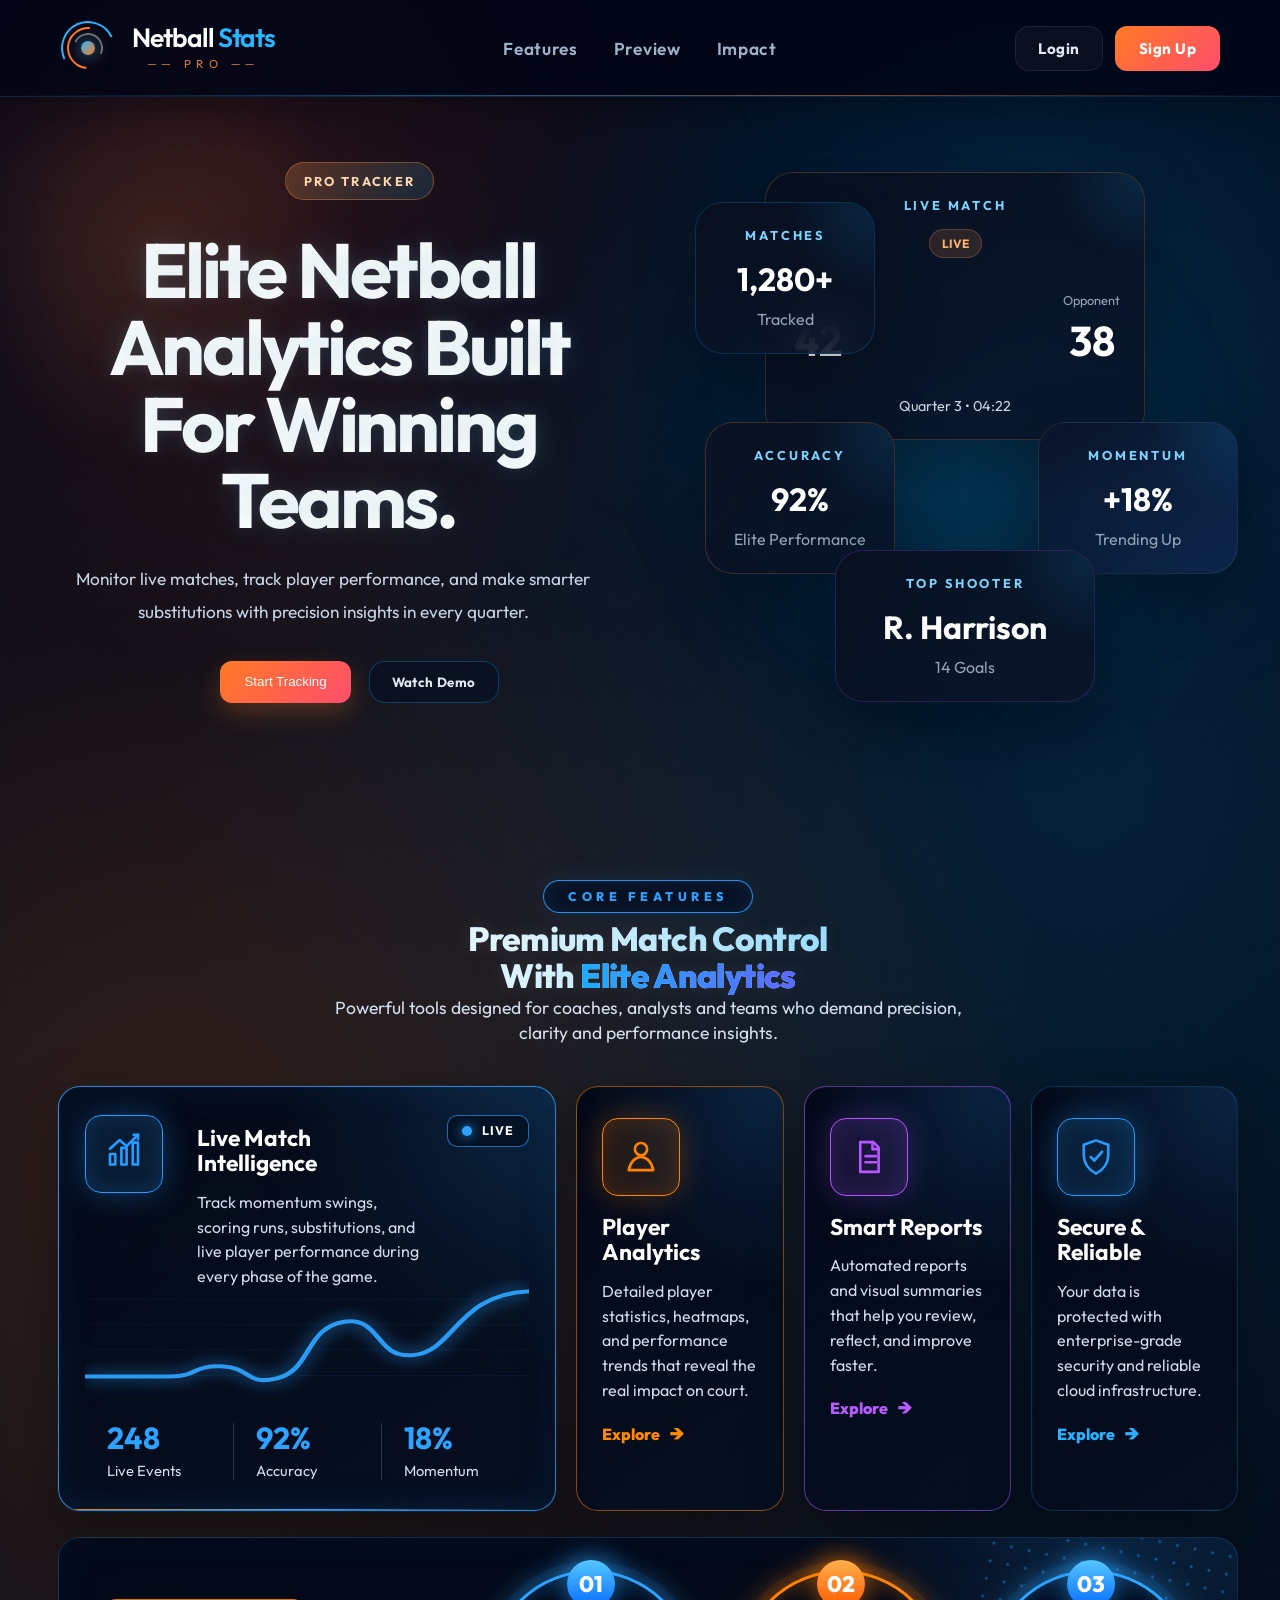
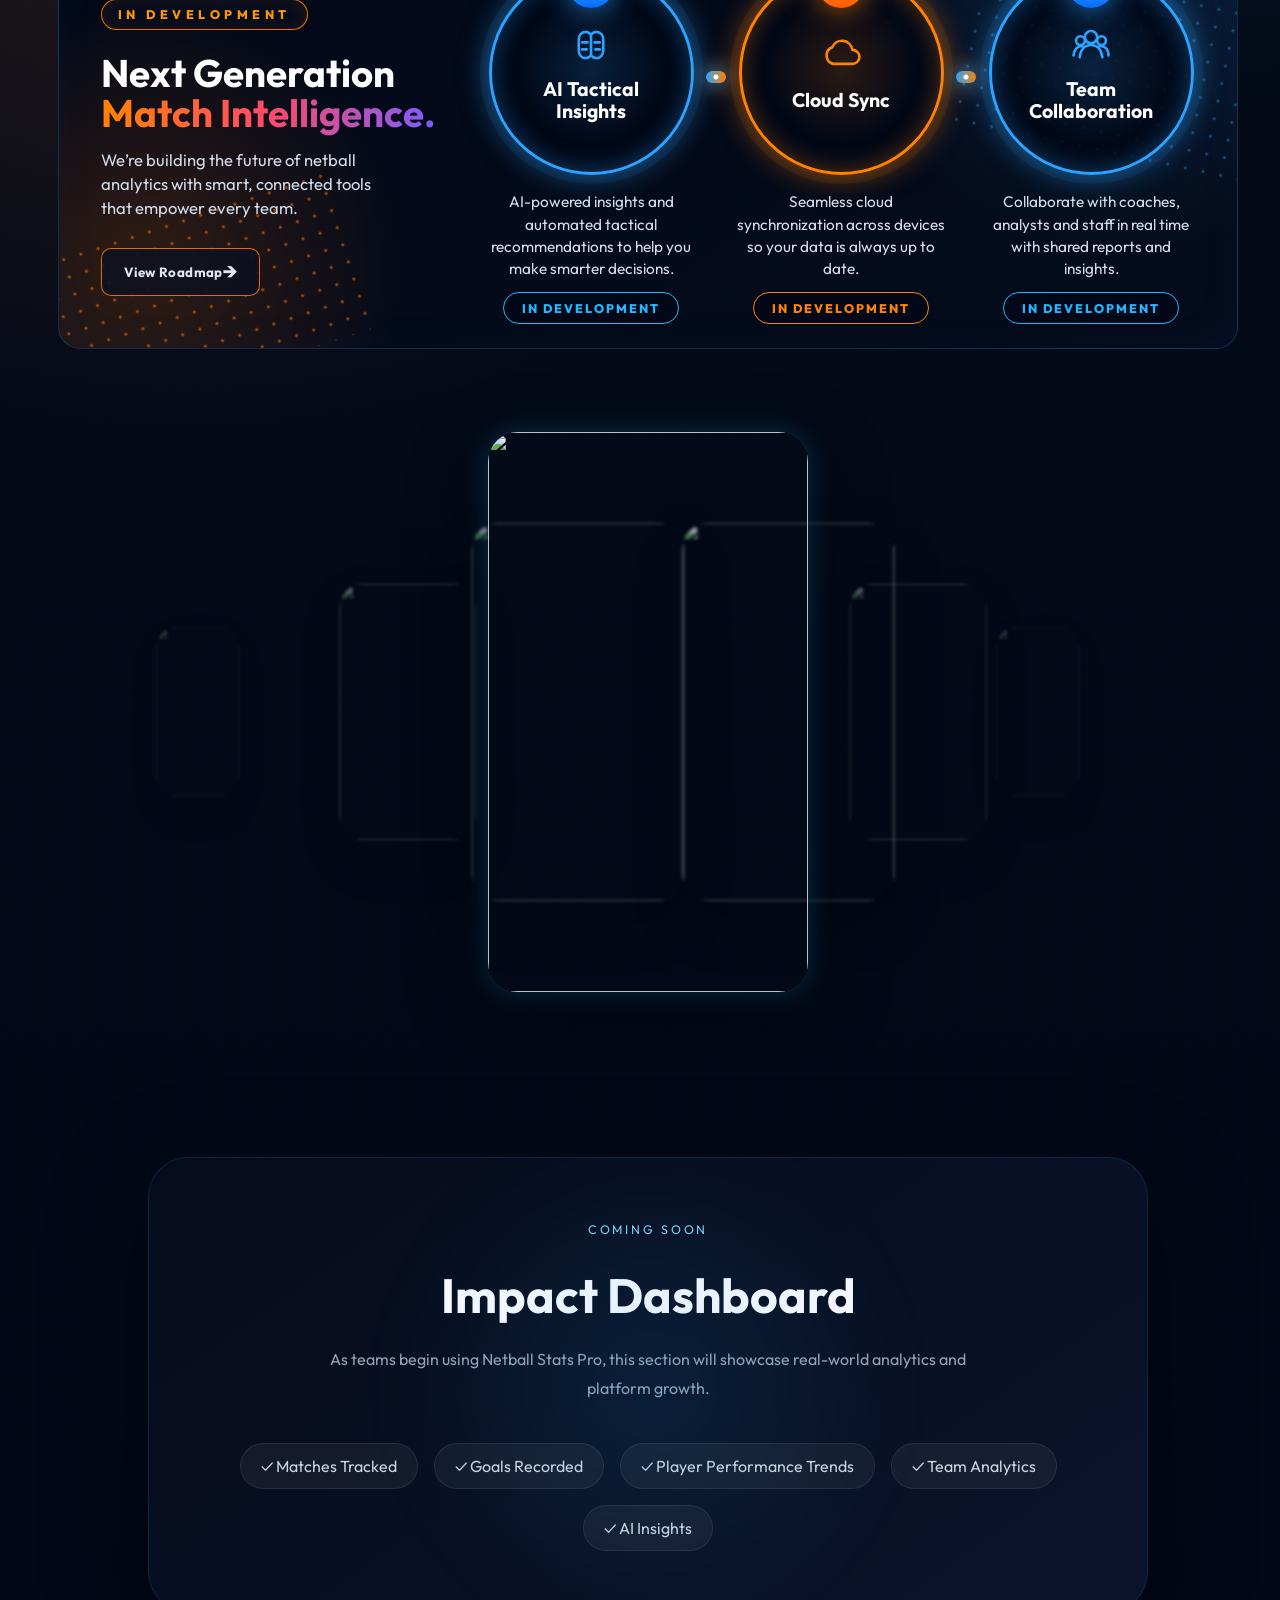
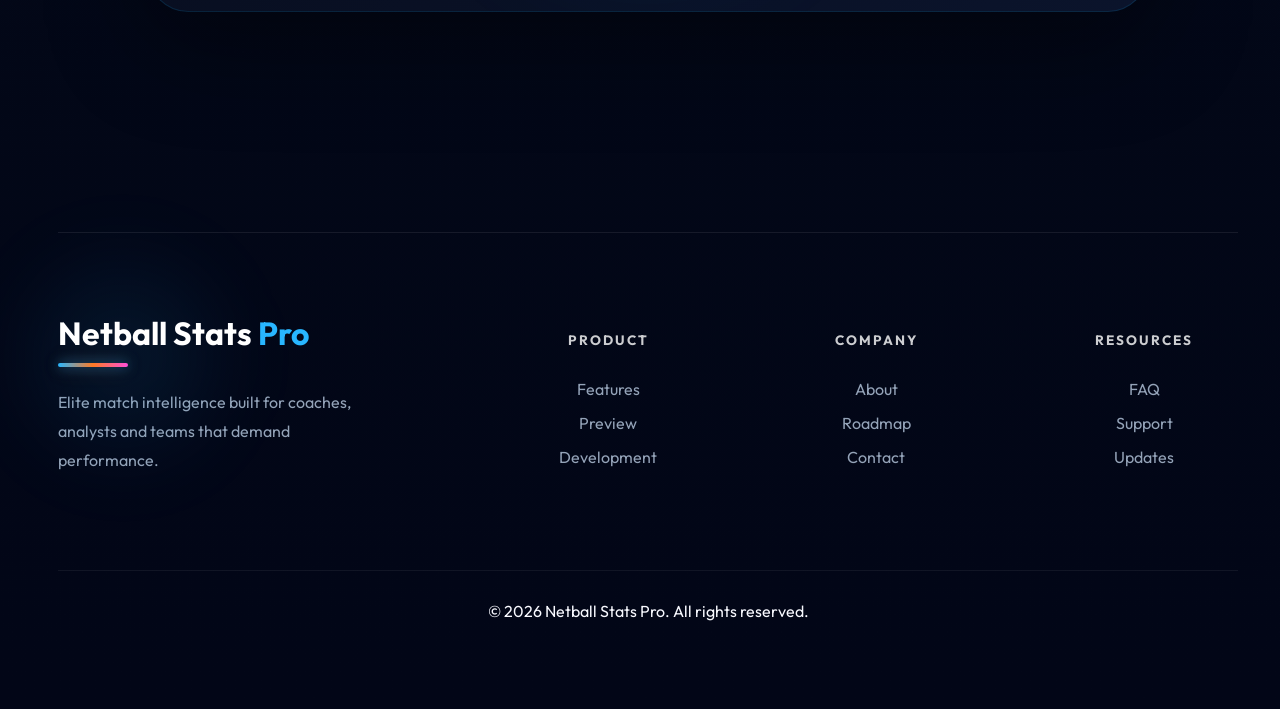
==== commit 4adeab13: "Add files via upload" ====
--- a/index.html
+++ b/index.html
@@ -305,53 +305,240 @@
     </section>
 
     <section id="preview" class="preview-section">
-      <div class="preview-grid">
-        <div class="preview-card blue-panel">
-          <span>Game Tracking</span>
-          <h3>Live scoreboard and substitution panel</h3>
-        </div>
-        <div class="preview-card orange-panel">
-          <span>Player Dashboard</span>
-          <h3>Individual performance metrics at a glance</h3>
-        </div>
-        <div class="preview-card glass-panel">
-          <span>Reports</span>
-          <h3>Post-match performance summary</h3>
-        </div>
-      </div>
-    </section>
-
-    <section id="stats" class="stats-section">
-      <div class="stats-grid">
-        <div class="metric-card">
-          <span>Matches Tracked</span>
-          <strong>1,280</strong>
-        </div>
-        <div class="metric-card">
-          <span>Reports Generated</span>
-          <strong>4,520</strong>
-        </div>
-        <div class="metric-card">
-          <span>Players Analyzed</span>
-          <strong>3,190</strong>
-        </div>
-      </div>
-    </section>
-
-    <section class="final-cta">
-      <div class="cta-copy">
-        <span class="section-label">Get started</span>
-        <h2>Turn every match into a high-performance advantage.</h2>
-      </div>
-      <div class="cta-actions">
-        <button class="primary-btn" onclick="openNewGame()">Start your first game</button>
-        <button class="secondary-btn" onclick="openSignup()">Create account</button>
-      </div>
-    </section>
+
+  <div class="preview-carousel">
+
+    <div class="carousel-track">
+
+      <div class="slide" data-index="0">
+        <img src="assets/images/preview1.jpg" alt="">
+      </div>
+
+      <div class="slide" data-index="1">
+        <img src="assets/images/preview2.jpg" alt="">
+      </div>
+
+      <div class="slide" data-index="2">
+        <img src="assets/images/preview3.jpg" alt="">
+      </div>
+
+      <div class="slide" data-index="3">
+        <img src="assets/images/preview4.jpg" alt="">
+      </div>
+
+      <div class="slide" data-index="4">
+        <img src="assets/images/preview5.jpg" alt="">
+      </div>
+
+      <div class="slide" data-index="5">
+        <img src="assets/images/preview6.jpg" alt="">
+      </div>
+
+      <div class="slide" data-index="6">
+        <img src="assets/images/preview7.jpg" alt="">
+      </div>
+
+    </div>
+
+  </div>
+
+</section>
+
+
+    <section id="stats" class="impact-section">
+
+  <div class="impact-card">
+
+    <span class="section-label">
+      COMING SOON
+    </span>
+
+    <h2>
+      Impact Dashboard
+    </h2>
+
+    <p>
+      As teams begin using Netball Stats Pro,
+      this section will showcase real-world
+      analytics and platform growth.
+    </p>
+
+    <div class="impact-list">
+
+      <span>✓ Matches Tracked</span>
+
+      <span>✓ Goals Recorded</span>
+
+      <span>✓ Player Performance Trends</span>
+
+      <span>✓ Team Analytics</span>
+
+      <span>✓ AI Insights</span>
+
+    </div>
+
+  </div>
+
+</section>
+
+<footer class="site-footer">
+
+  <div class="footer-grid">
+
+    <div class="footer-brand">
+
+      <h3>
+        Netball Stats <span>Pro</span>
+      </h3>
+
+      <p>
+        Elite match intelligence built for
+        coaches, analysts and teams that
+        demand performance.
+      </p>
+
+    </div>
+
+    <div class="footer-column">
+
+      <h4>Product</h4>
+
+      <a href="#features">Features</a>
+
+      <a href="#preview">Preview</a>
+
+      <a href="#" onclick="openRoadmap()">
+        Development
+      </a>
+
+    </div>
+
+    <div class="footer-column">
+
+      <h4>Company</h4>
+
+      <a href="#" onclick="openInfoModal()">
+        About
+      </a>
+
+      <a href="#" onclick="openRoadmap()">
+        Roadmap
+      </a>
+
+      <a href="#" onclick="openInfoModal('contact')">
+        Contact
+      </a>
+
+    </div>
+
+    <div class="footer-column">
+
+      <h4>Resources</h4>
+
+      <a href="#" onclick="openInfoModal('faq')">
+        FAQ
+      </a>
+
+      <a href="#" onclick="openInfoModal('support')">
+        Support
+      </a>
+
+      <a href="#">Updates</a>
+
+    </div>
+
+  </div>
+
+  <div class="footer-bottom">
+
+    <span>
+      © 2026 Netball Stats Pro.
+      All rights reserved.
+    </span>
+
+  </div>
+
+</footer>
+
   </div>
 </div>
 
-<!-- ================= DEMO ================= -->
+<div id="infoModal" class="info-modal">
+
+  <div class="info-modal-content">
+
+    <button
+      class="info-close"
+      onclick="closeInfoModal()">
+      ✕
+    </button>
+
+    <span class="section-label">
+      ABOUT
+    </span>
+
+    <h2 id="infoTitle">
+      Why Netball Stats Pro Exists
+    </h2>
+
+    <div id="infoBody">
+
+      <p>
+      Netball Stats Pro started from a simple idea:
+      performance data should be easy to collect,
+      easy to understand and available to every team.
+      </p>
+
+      <h3>The Problem</h3>
+
+      <p>
+      Many coaches still rely on handwritten notes,
+      spreadsheets or expensive software that can be
+      difficult to use during live matches. Valuable
+      performance information often gets lost or never
+      gets analysed properly.
+      </p>
+
+      <h3>Why I Stared Building It</h3>
+
+      <p>
+        I wanted a better way to track what really
+        happens during a game. The goal was to create
+        a platform that could capture live match events,
+        track player performance and turn statistics into
+        meaningful insights without requiring hours of
+        manual analysis afterwards. The coach doesnt have to struggle
+        to decide who to chose to play a final or which player will fit a cetrain 
+        position better, this app will give you insights that will make this
+        decision way easier for the coaches.
+      </p>
+
+      <h3>The Vision</h3>
+
+      <p>  
+        Netball Stats Pro is being built to help coaches,
+        analysts and players make smarter decisions
+        through data. By combining live tracking,
+        performance analytics and future AI-powered
+        insights, the platform aims to make professional
+        level match analysis accessible to every team.
+      </p>
+
+      <h3>Where We're Going</h3>
+
+      <p>
+      This is only the beginning. Future development
+      includes AI tactical insights, cloud
+      synchronization, team collaboration tools and
+      advanced reporting features designed to help
+      teams unlock their full potential.
+      </p>
+
+    </div>
+
+  </div>
+
+</div>
 
 <div id="demoScreen" class="demo-container" style="display:none;">
 
@@ -599,7 +786,7 @@
   <div class="roadmap-content">
 
     <div class="roadmap-status status-coming">
-      COMIN SOON
+      COMING SOON
     </div>
 
     <span class="roadmap-step">
@@ -666,34 +853,6 @@
   </div>
 
 </section>
-
-<section class="roadmap-finish">
-
-  <div class="finish-orb">
-    🚀
-  </div>
-
-  <span class="roadmap-step">
-    FINAL DESTINATION
-  </span>
-
-  <h2>
-    The Journey Continues
-  </h2>
-
-  <p>
-    This is only the beginning.
-
-    Netball Stats Pro is continuously evolving
-    to help teams perform at their highest level.
-  </p>
-
-</section>
-
-  </div>
-
-
-
 </div>
 
 <div id="toast" class="toast">
@@ -703,6 +862,9 @@
     <P> Authentication System is curently in development.</P>
   </div>
 </div>
+
+
 <div class="bottom-wave"></div>
+
 </body>
 </html>
--- a/css/website.css
+++ b/css/website.css
@@ -1824,113 +1824,149 @@
   line-height: 1.75;
 }
 
-.preview-section {
-  margin-top: 80px;
-  padding: 50px 0 20px;
-}
-
-.preview-grid {
-  display: grid;
-  grid-template-columns: repeat(3, minmax(260px, 1fr));
-  gap: 28px;
-}
-
-.preview-card {
-  border-radius: 28px;
-  padding: 28px 24px;
-  min-height: 220px;
-  display: flex;
-  flex-direction: column;
-  justify-content: flex-end;
-  gap: 18px;
-  color: #ffffff;
-  box-shadow: 0 28px 68px rgba(0,0,0,0.22);
-}
-
-.preview-card span {
-  color: #8aa7c4;
-  font-size: 0.82rem;
-  letter-spacing: 0.16em;
-  text-transform: uppercase;
-}
-
-.preview-card h3 {
-  margin: 0;
-  font-size: 1.35rem;
-}
-
-.blue-panel {
-  background: linear-gradient(180deg, rgba(14,165,233,0.18), rgba(7,12,28,0.9));
-}
-
-.orange-panel {
-  background: linear-gradient(180deg, rgba(255,148,68,0.18), rgba(7,12,28,0.9));
-}
-
-.glass-panel {
-  background: rgba(255,255,255,0.05);
-  border: 1px solid rgba(255,255,255,0.08);
-}
-
-.stats-section {
-  margin-top: 80px;
-  padding: 52px 0 20px;
-}
-
-.stats-grid {
-  display: grid;
-  grid-template-columns: repeat(3, minmax(240px, 1fr));
-  gap: 26px;
-}
-
-.metric-card {
-  padding: 30px 24px;
-  border-radius: 26px;
-  background: rgba(8, 14, 31, 0.9);
-  border: 1px solid rgba(14,165,233,0.14);
-  box-shadow: 0 24px 56px rgba(0,0,0,0.2);
-}
-
-.metric-card span {
-  display: block;
-  color: #7ea3cb;
-  font-size: 0.85rem;
-  letter-spacing: 0.16em;
-  text-transform: uppercase;
-  margin-bottom: 16px;
-}
-
-.metric-card strong {
-  display: block;
-  font-size: 3rem;
-  line-height: 1;
-  color: #ffffff;
-}
-
-.final-cta {
-  margin-top: 90px;
-  padding: 50px 36px;
-  border-radius: 36px;
-  background: rgba(8, 12, 30, 0.92);
-  border: 1px solid rgba(255,255,255,0.08);
-  display: flex;
-  align-items: center;
-  justify-content: space-between;
-  gap: 28px;
-  box-shadow: 0 34px 100px rgba(0,0,0,0.34);
-}
-
-.cta-copy h2 {
-  margin: 10px 0 0;
-  font-size: clamp(2.1rem, 3.5vw, 3.4rem);
-  color: #fff;
-}
-
-.cta-actions {
-  display: flex;
-  flex-wrap: wrap;
-  gap: 14px;
-}
+.preview-section{
+
+  padding:120px 0;
+
+  overflow:hidden;
+
+  position:relative;
+}
+
+.preview-carousel{
+  perspective: 1800px;
+  position:relative;
+
+  width:100%;
+
+  height:450px;
+
+  display:flex;
+
+  justify-content:center;
+
+  align-items:center;
+}
+
+.carousel-track{
+
+  position:relative;
+  animation: carouselFloat 8s ease-in-out infinite;
+  width:100%;
+
+  height:100%;
+}
+
+@keyframes carouselFloat{
+
+  0%,100%{
+    transform:translateY(0);
+  }
+
+  50%{
+    transform:translateY(-8px);
+  }
+
+}
+
+.slide{
+
+  position:absolute;
+
+  top:50%;
+
+  left:50%;
+
+  border-radius:30px;
+
+  overflow:hidden;
+
+  transition:all .8s ease;
+
+  box-shadow:
+    0 25px 60px rgba(0,0,0,.35);
+}
+
+.slide img{
+
+  width:100%;
+  height:100%;
+
+  object-fit:cover;
+
+  display:block;
+}
+
+.slide.pos-0{
+  width:140px;
+  height:260px;
+  transform:translate(-520px,-50%) scale(.65) rotateY(25deg);
+  opacity:.2;
+  z-index:1;
+  filter: blur(4px);
+}
+
+.slide.pos-1{
+  width:180px;
+  height:320px;
+  transform:translate(-330px,-50%) scale(.8) rotateY(18deg);
+  opacity:.4;
+  z-index:2;
+  filter: blur(2px);
+}
+
+.slide.pos-2{
+  width:240px;
+  height:420px;
+  transform:translate(-190px,-50%) scale(.9) rotateY(10deg);
+  opacity:.7;
+  z-index:3;
+  filter: blur(1px);
+}
+
+.slide.pos-3{
+  width:320px;
+  height:560px;
+  transform:translate(-50%,-50%);
+  opacity:1;
+  z-index:5;
+  filter: none;
+  box-shadow:
+    0 0 25px rgba(14,165,233,.25),
+    0 25px 80px rgba(0,0,0,.45);
+}
+
+.slide.pos-4{
+  width:240px;
+  height:420px;
+  transform:translate(20px,-50%) scale(.9) rotateY(-10deg);
+  opacity:.7;
+  z-index:3;
+  filter: blur(2px);
+}
+
+.slide.pos-5{
+  width:180px;
+  height:320px;
+  transform:translate(180px,-50%) scale(.8) rotateY(-18deg);
+  opacity:.4;
+  z-index:2;
+  filter: blur(2px);
+}
+
+.slide.pos-6{
+  width:140px;
+  height:260px;
+  transform:translate(320px,-50%) scale(.65) rotateY(-25deg);
+  opacity:.2;
+  z-index:1;
+  filter: blur(4px);
+}
+
+.slide:not(:nth-child(4)){
+  filter:blur(2px);
+}
+
 
 @media (max-width: 1040px) {
   .hero-grid,
@@ -1950,10 +1986,6 @@
     margin: 20px 0 0;
   }
 
-  .final-cta {
-    flex-direction: column;
-    align-items: stretch;
-  }
 }
 
 @media (max-width: 700px) {
@@ -3878,32 +3910,6 @@
   border: 1px solid rgba(14,165,233,.3);
 }
 
-.finish-orb{
-  width: 180px;
-  height: 180px;
-  border-radius: 50%;
-  display: flex;
-  align-items: center;
-  justify-content: center;
-  margin: 0 auto 30px;
-  font-size: 4rem;
-  background:
-  radial-gradient(
-    circle at 50% 50%,
-    rgba(255,148,68,.4),
-    rgba(14,165,233,.15)
-  );
-}
-
-.roadmap-finish{
-  min-height: 100vh;
-  display: flex;
-  flex-direction: column;
-  justify-content: center;
-  position: relative;
-  z-index: 2;
-}
-
 .roadmap-container{
   position: relative;
 }
@@ -4084,10 +4090,6 @@
   }
 }
 
-/* ==========================
-   ROADMAP CHECKPOINTS
-========================== */
-
 .roadmap-step{
   display:inline-flex;
   align-items:center;
@@ -4106,57 +4108,6 @@
   text-transform:uppercase;
 }
 
-.roadmap-checkpoint{
-
-  width:24px;
-  height:24px;
-  left: 20%;
-  border-radius:50%;
-
-  margin-bottom:25px;
-
-  background:#2da3ff;
-
-  box-shadow:
-    0 0 15px #2da3ff,
-    0 0 35px #2da3ff;
-}
-
-
-.finish-orb{
-
-  width:180px;
-  height:180px;
-
-  border-radius:50%;
-
-  margin:0 auto 40px;
-
-  display:flex;
-
-  align-items:center;
-  justify-content:center;
-
-  font-size:4rem;
-
-  background:
-    radial-gradient(
-      circle,
-      rgba(255,148,68,.45),
-      rgba(45,163,255,.15)
-    );
-
-  border:
-    1px solid rgba(255,255,255,.1);
-
-  box-shadow:
-    0 0 50px rgba(45,163,255,.35),
-    0 0 80px rgba(255,148,68,.25);
-
-  animation:
-    orbPulse 4s ease-in-out infinite;
-}
-
 @keyframes roadGlow{
 
   0%,100%{
@@ -4176,45 +4127,6 @@
   }
 }
 
-.roadmap-finish{
-
-  min-height:100vh;
-
-  display:flex;
-
-  flex-direction:column;
-
-  justify-content:center;
-
-  align-items:center;
-
-  text-align:center;
-}
-
-.roadmap-finish h2{
-
-  font-size:4rem;
-
-  margin-bottom:20px;
-}
-
-.roadmap-finish p{
-
-  max-width:700px;
-
-  line-height:1.8;
-
-  color:#b8c7de;
-}
-
-@keyframes checkpointPulse{
-  0%,100%{
-    transform:translate(-50%,-50%) scale(1);
-    box-shadow:
-    0 0 20px #2da3ff,
-    0 0 40px #2da3ff;
-  }
-}
 
 .roadmap-status{
   display:inline-flex;
@@ -4230,43 +4142,433 @@
   backdrop-filter:blur(10px);
 }
 
-.status-active{
-  background:
-    rgba(255,138,0,.12);
+.impact-section{
+
+  padding:100px 0;
+
+  display:flex;
+
+  justify-content:center;
+}
+
+.impact-card{
+
+  max-width:1000px;
+
+  width:100%;
+
+  padding:60px;
+
+  border-radius:40px;
+
+  text-align:center;
+
+  background:
+    linear-gradient(
+      145deg,
+      rgba(7,12,28,.95),
+      rgba(12,22,46,.90)
+    );
 
   border:
-    1px solid rgba(255,138,0,.5);
-
-  color:#ffb366;
+    1px solid rgba(14,165,233,.15);
 
   box-shadow:
-    0 0 20px rgba(255,138,0,.25);
-}
-
-.status-coming{
-
-  background:
-    rgba(255,77,141,.12);
+    0 30px 100px rgba(0,0,0,.4);
+
+  position:relative;
+
+  overflow:hidden;
+}
+
+.impact-card::before{
+
+  content:"";
+
+  position:absolute;
+
+  width:500px;
+  height:500px;
+
+  left:50%;
+  top:50%;
+
+  transform:
+    translate(-50%,-50%);
+
+  background:
+    radial-gradient(
+      circle,
+      rgba(14,165,233,.12),
+      transparent 70%
+    );
+
+  filter:blur(40px);
+
+  pointer-events:none;
+}
+
+.impact-card h2{
+
+  font-size:3rem;
+
+  margin:20px 0;
+}
+
+.impact-card p{
+
+  max-width:650px;
+
+  margin:0 auto 40px;
+
+  color:#94a3b8;
+
+  line-height:1.8;
+}
+
+.impact-list{
+
+  display:flex;
+
+  flex-wrap:wrap;
+
+  justify-content:center;
+
+  gap:16px;
+}
+
+.impact-list span{
+
+  padding:12px 20px;
+
+  border-radius:999px;
+
+  background:
+    rgba(255,255,255,.05);
 
   border:
-    1px solid rgba(255,77,141,.5);
-
-  color:#ff7aad;
+    1px solid rgba(255,255,255,.08);
+
+  color:#cbd5e1;
+}
+
+.site-footer{
+  margin-top:120px;
+  padding-top:80px;
+  border-top:1px solid rgba(255,255,255,.08);
+}
+
+.footer-grid{
+  display:grid;
+  grid-template-columns:2fr 1fr 1fr 1fr;
+  gap:80px;
+
+  align-items:start;
+}
+
+.footer-brand{
+  position:relative;
+  display:flex;
+  flex-direction:column;
+  align-items:flex-start;
+  text-align: left;
+}
+
+.footer-brand::before{
+  content:"";
+
+  position:absolute;
+
+  width:250px;
+  height:250px;
+
+  left:-60px;
+  top:-80px;
+
+  background:
+    radial-gradient(
+      circle,
+      rgba(40,182,255,.12),
+      transparent 70%
+    );
+
+  filter:blur(40px);
+
+  pointer-events:none;
+}
+
+.footer-brand h3{
+  position:relative;
+  display:inline-block;
+
+  margin:0;
+
+  font-size:2rem;
+  font-weight:700;
+
+  color:#fff;
+}
+
+.footer-brand h3::after{
+  content:"";
+
+  position:absolute;
+
+  left:0;
+  bottom:-14px;
+
+  width:60px;
+  height:3px;
+
+  border-radius:999px;
+
+  background:
+    linear-gradient(
+      90deg,
+      #28b6ff,
+      #ff7a24
+    );
+}
+
+.footer-brand span{
+  color:#28b6ff;
+}
+
+.footer-brand p{
+  margin-top:35px;
+
+  max-width:320px;
+
+  color:#94a3b8;
+  text-align: left;
+  line-height:1.8;
+}
+
+
+.footer-column{
+
+  display:flex;
+
+  flex-direction:column;
+
+  gap:14px;
+}
+
+.footer-column h4{
+
+  color:#fff;
+
+  margin-bottom:16px;
+
+  font-size:.85rem;
+
+  letter-spacing:2px;
+
+  text-transform:uppercase;
+
+  opacity:.8;
+}
+
+.footer-column a{
+
+  color:#94a3b8;
+
+  text-decoration:none;
+
+  transition:.3s ease;
+}
+
+.footer-column a:hover{
+
+  color:#28b6ff;
+
+  transform:translateX(6px);
+
+  text-shadow:
+    0 0 12px rgba(40,182,255,.4);
+}
+
+.footer-bottom{
+
+  margin-top:80px;
+
+  padding-top:30px;
+
+  border-top:
+    1px solid rgba(255,255,255,.06);
+
+  display:flex;
+
+  justify-content:center;
+
+  align-items:center;
+}
+
+@media (max-width:900px){
+
+  .footer-grid{
+
+    grid-template-columns:1fr;
+
+    gap:40px;
+  }
+
+  .footer-brand p{
+
+    max-width:none;
+  }
+
+}
+
+.footer-brand{
+  position:relative;
+}
+
+.footer-brand::before{
+
+  content:"";
+
+  position:absolute;
+
+  width:250px;
+  height:250px;
+
+  left:-60px;
+  top:-80px;
+
+  background:
+    radial-gradient(
+      circle,
+      rgba(40,182,255,.12),
+      transparent 70%
+    );
+
+  filter:blur(40px);
+
+  pointer-events:none;
+}
+
+.footer-brand h3{
+  display:inline-block;
+  position:relative;
+  font-weight: 700;
+  font-size: 2rem;
+}
+
+.footer-brand h3::after{
+  content:"";
+
+  position:absolute;
+
+  left:0;
+  bottom:-14px;
+
+  width:70px;
+  height:4px;
+
+  border-radius:999px;
+
+  background:
+    linear-gradient(
+      90deg,
+      #28b6ff,
+      #ff7a24,
+      #ff4fd8
+    );
 
   box-shadow:
-    0 0 20px rgba(255,77,141,.25);
-}
-
-.status-future{
-
-  background:
-    rgba(139,92,255,.12);
+    0 0 12px rgba(40,182,255,.5),
+    0 0 20px rgba(255,122,36,.3);
+}
+
+.info-modal{
+
+  position:fixed;
+  inset:0;
+
+  background:rgba(0,0,0,.75);
+
+  backdrop-filter:blur(12px);
+
+  display:flex;
+
+  justify-content:center;
+  align-items:center;
+
+  opacity:0;
+  visibility:hidden;
+
+  transition:.3s ease;
+
+  z-index:999999;
+}
+
+.info-modal.active{
+
+  opacity:1;
+  visibility:visible;
+}
+
+.info-modal-content{
+
+  width:min(800px,90vw);
+
+  max-height:80vh;
+
+  overflow-y:auto;
+
+  padding:50px;
+
+  border-radius:32px;
+
+  background:
+    linear-gradient(
+      145deg,
+      rgba(7,12,28,.98),
+      rgba(12,22,46,.95)
+    );
 
   border:
-    1px solid rgba(139,92,255,.5);
-
-  color:#b79cff;
-
-  box-shadow:
-    0 0 20px rgba(139,92,255,.25);
-}+    1px solid rgba(255,255,255,.08);
+
+  position:relative;
+}
+
+.info-modal-content h2{
+
+  margin:20px 0 30px;
+
+  font-size:2.5rem;
+}
+
+.info-modal-content h3{
+
+  margin:30px 0 10px;
+
+  color:#fff;
+}
+
+.info-modal-content p{
+
+  color:#94a3b8;
+
+  line-height:1.8;
+}
+
+.info-close{
+
+  position:absolute;
+
+  top:20px;
+  right:20px;
+
+  width:42px;
+  height:42px;
+
+  border:none;
+
+  border-radius:50%;
+
+  cursor:pointer;
+}
+
